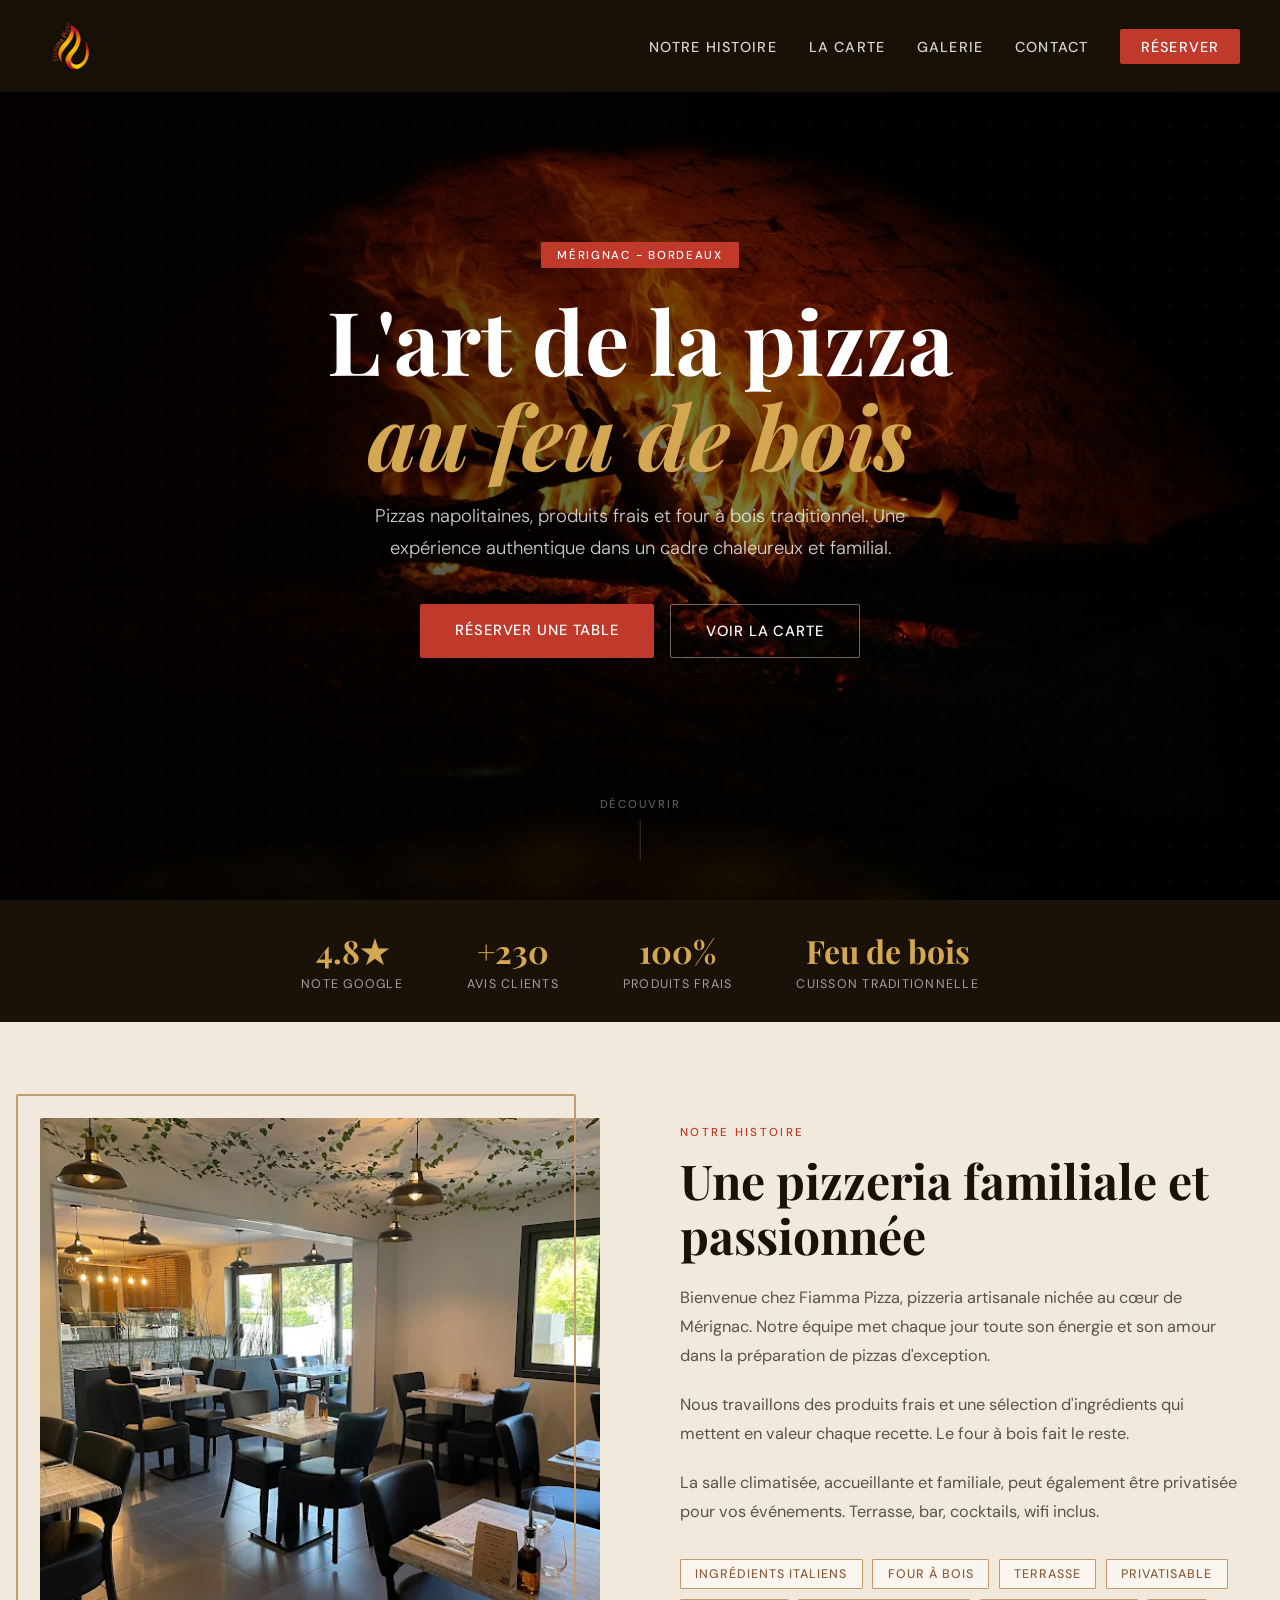
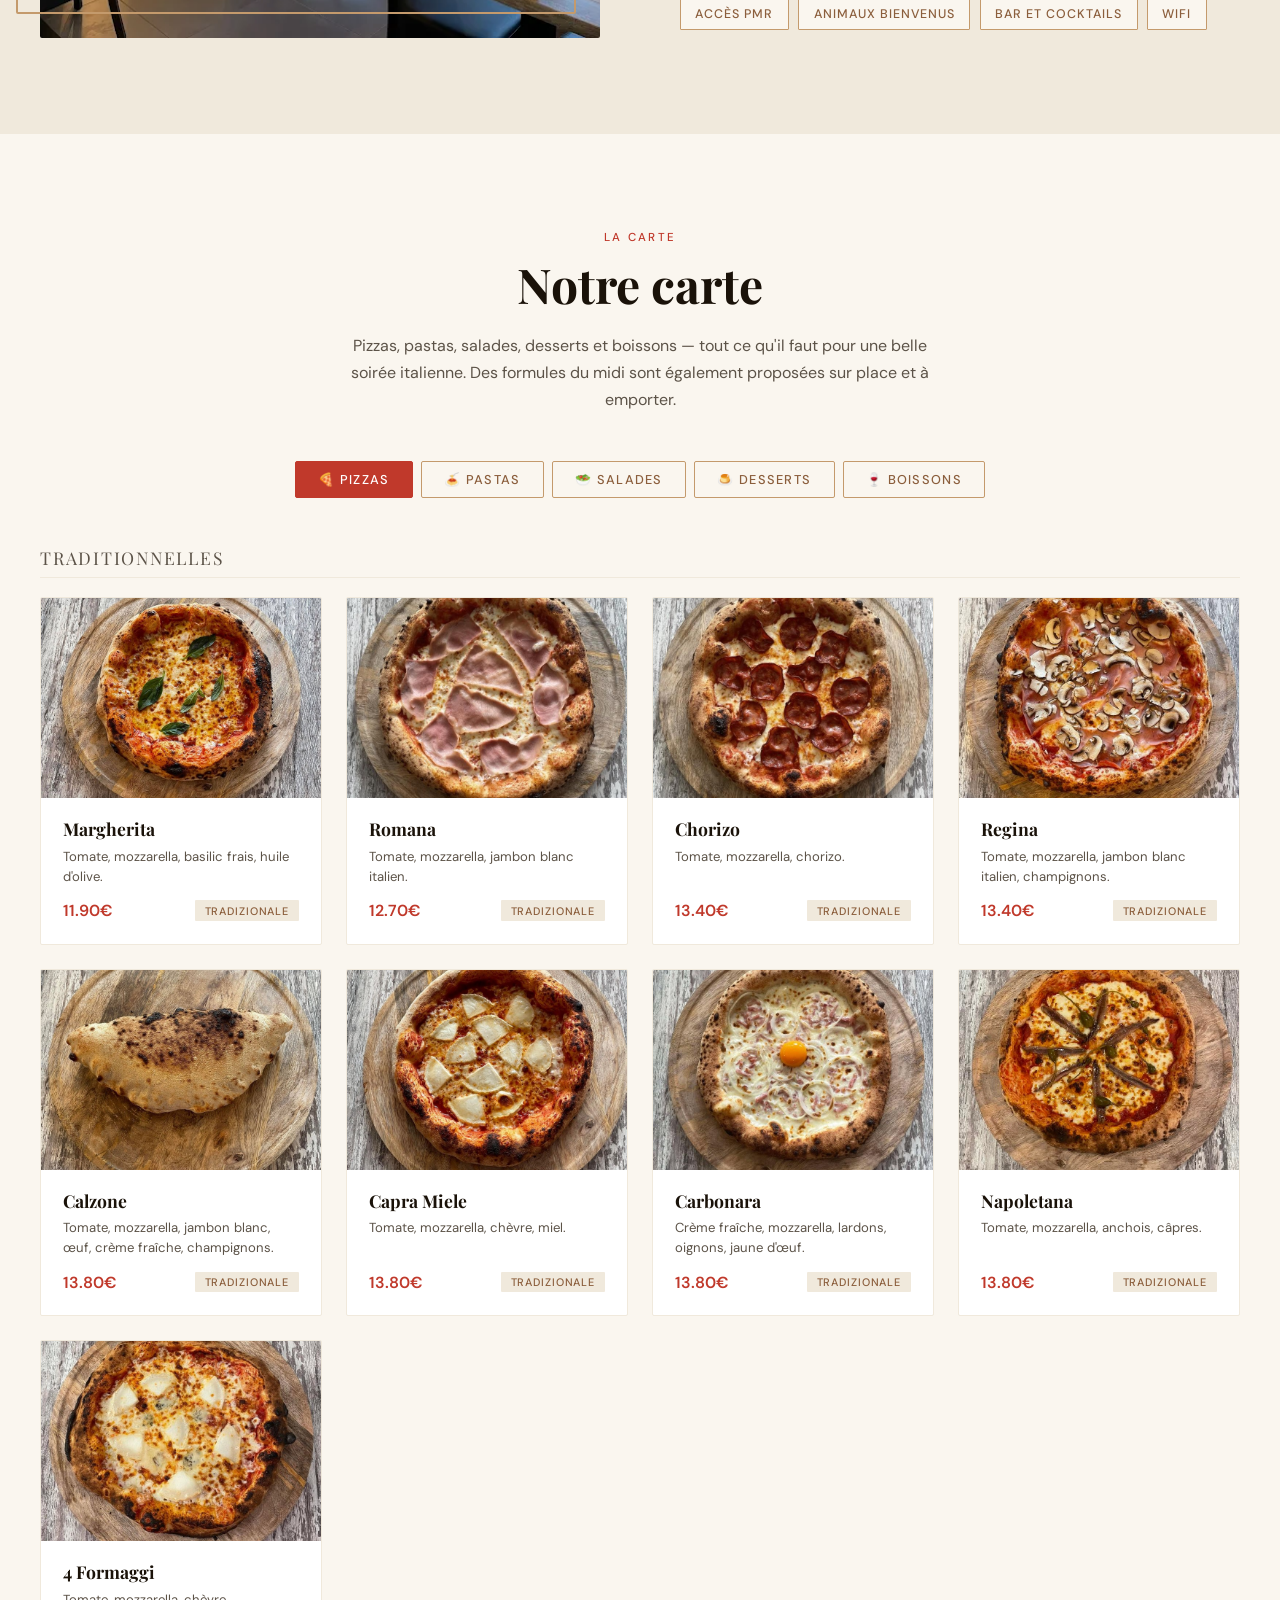
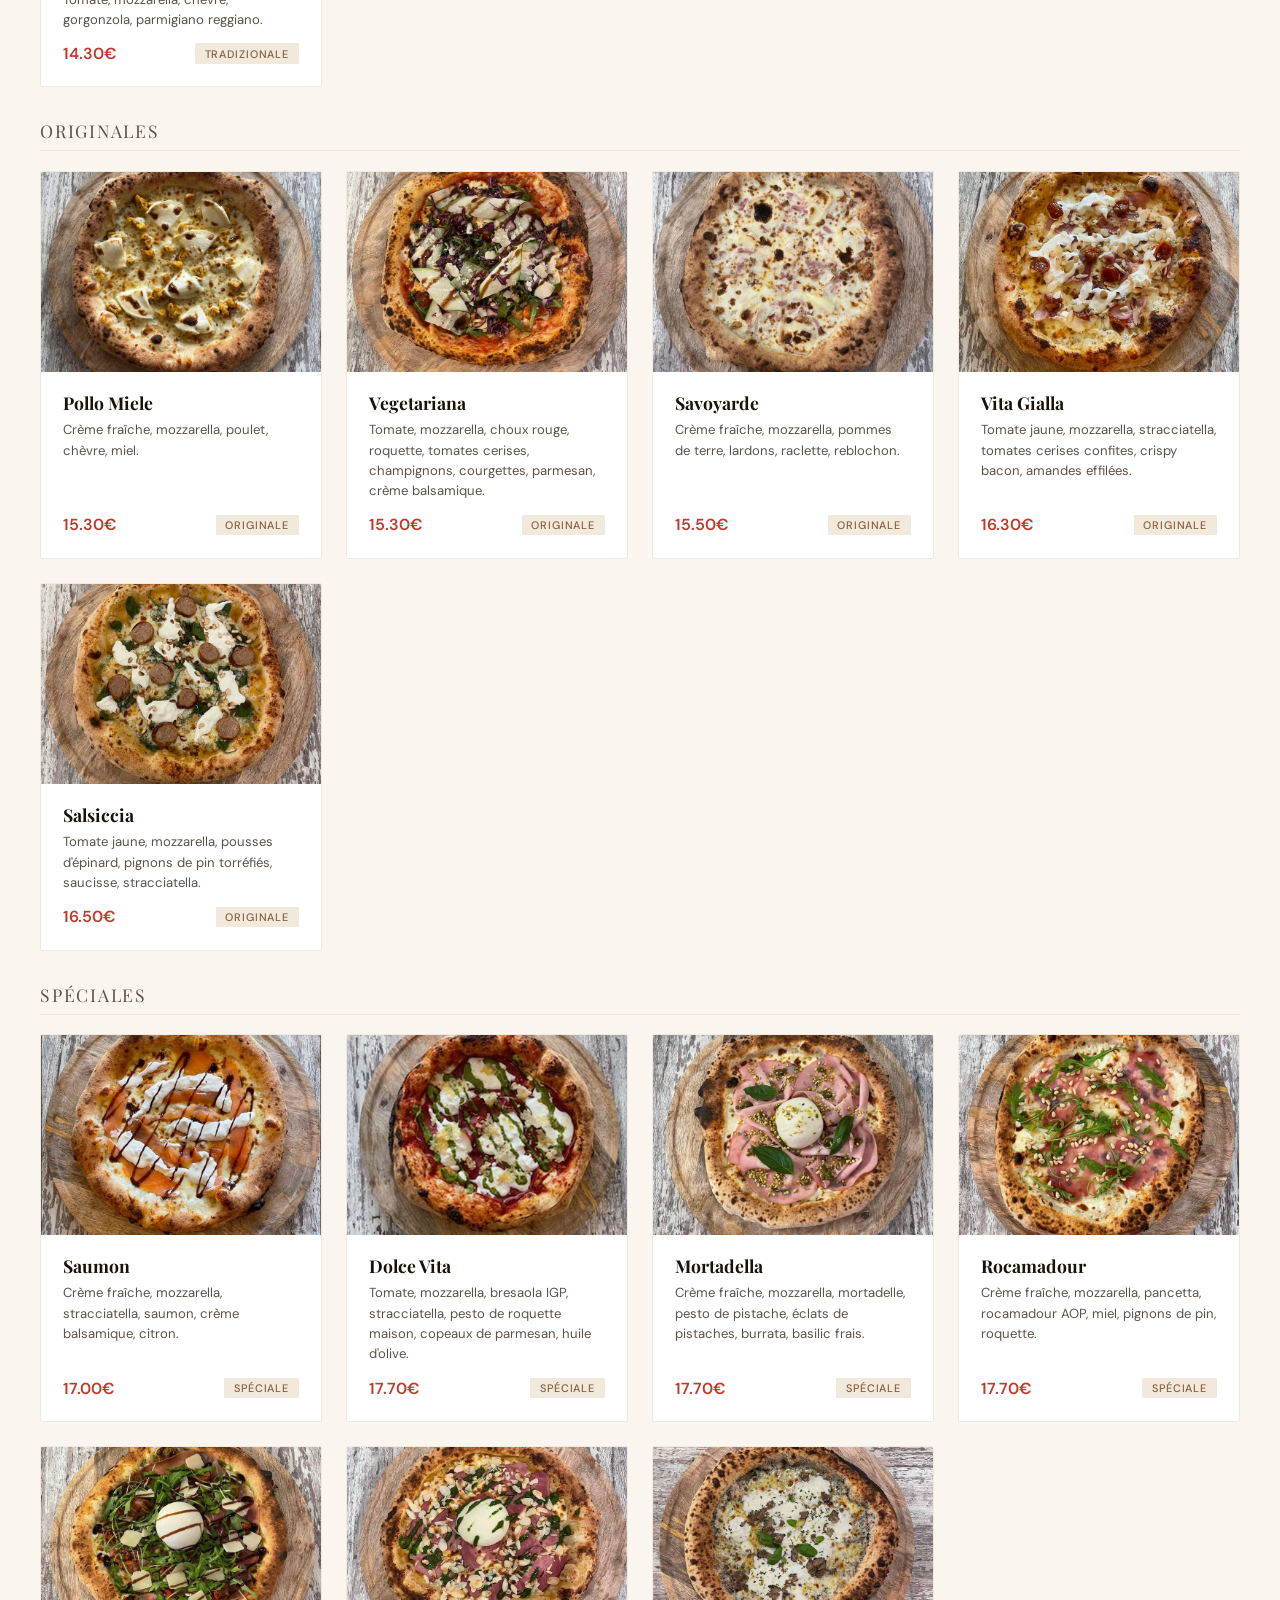
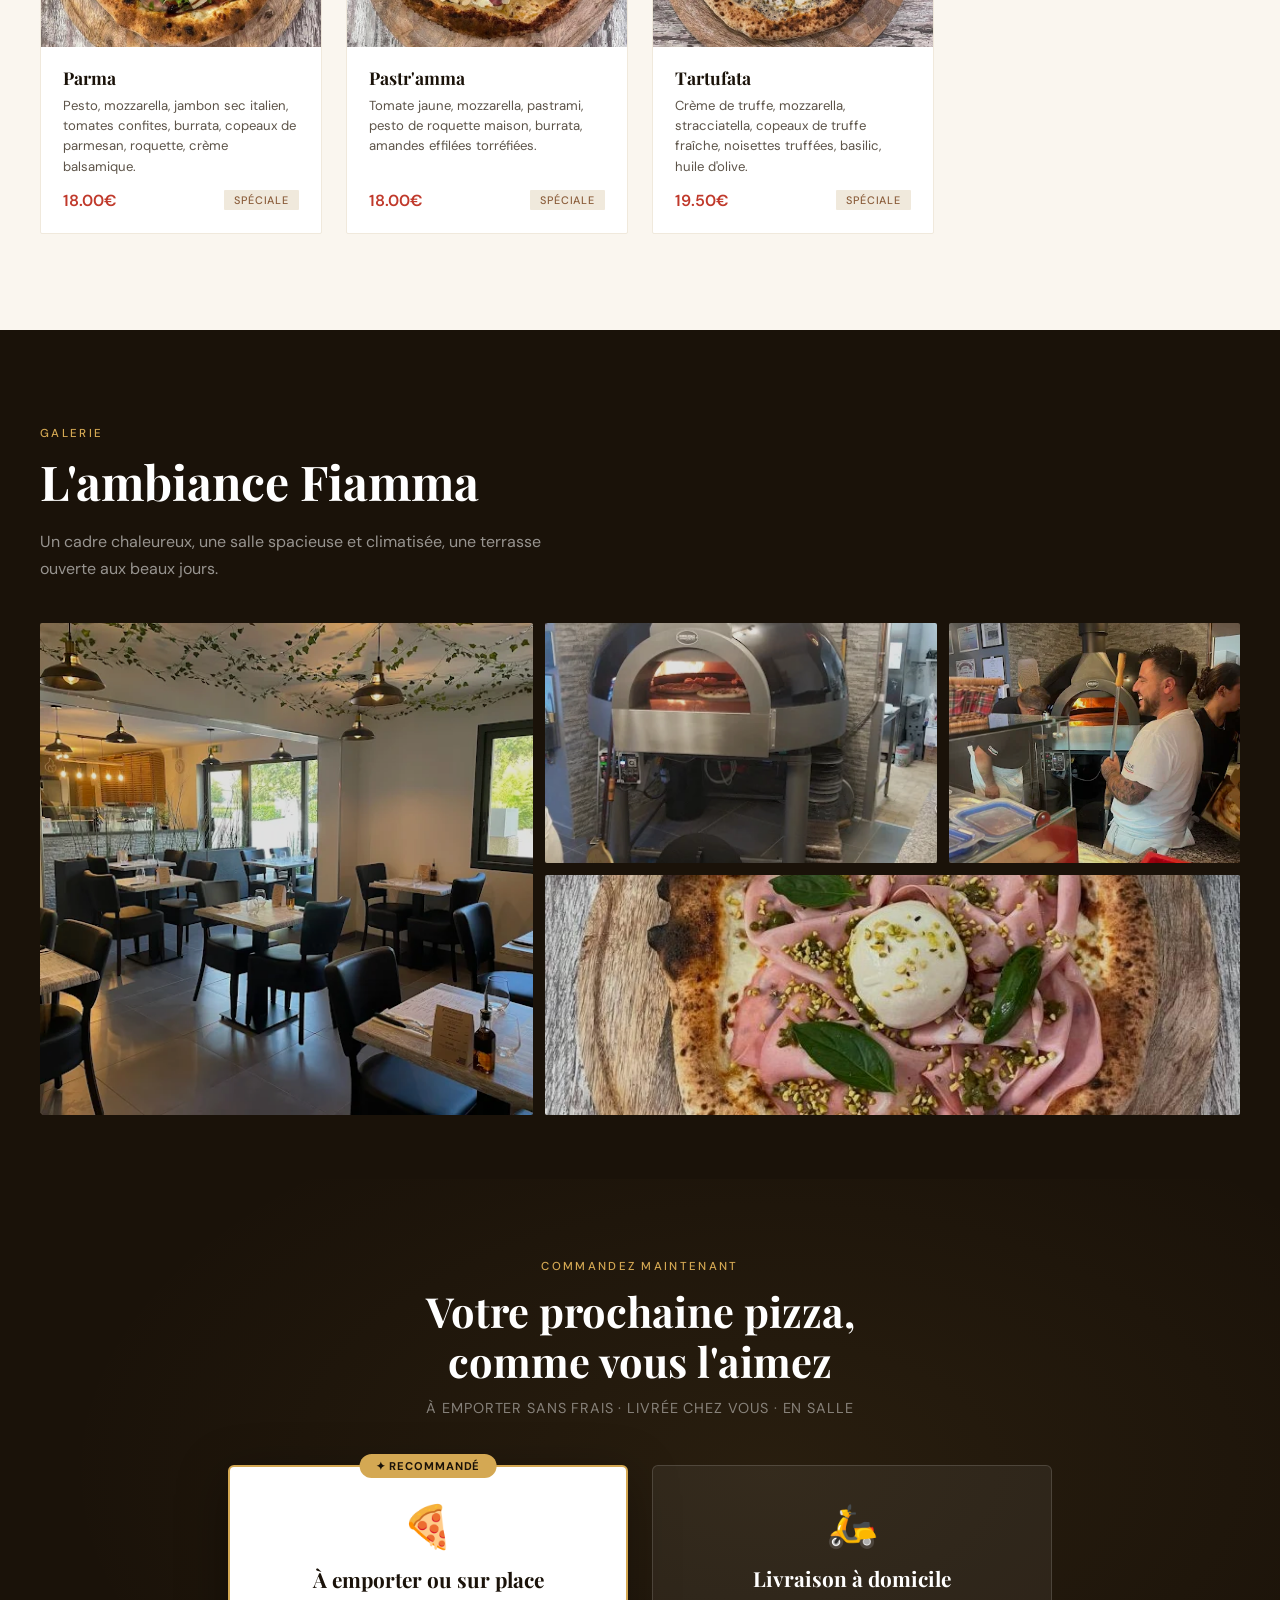
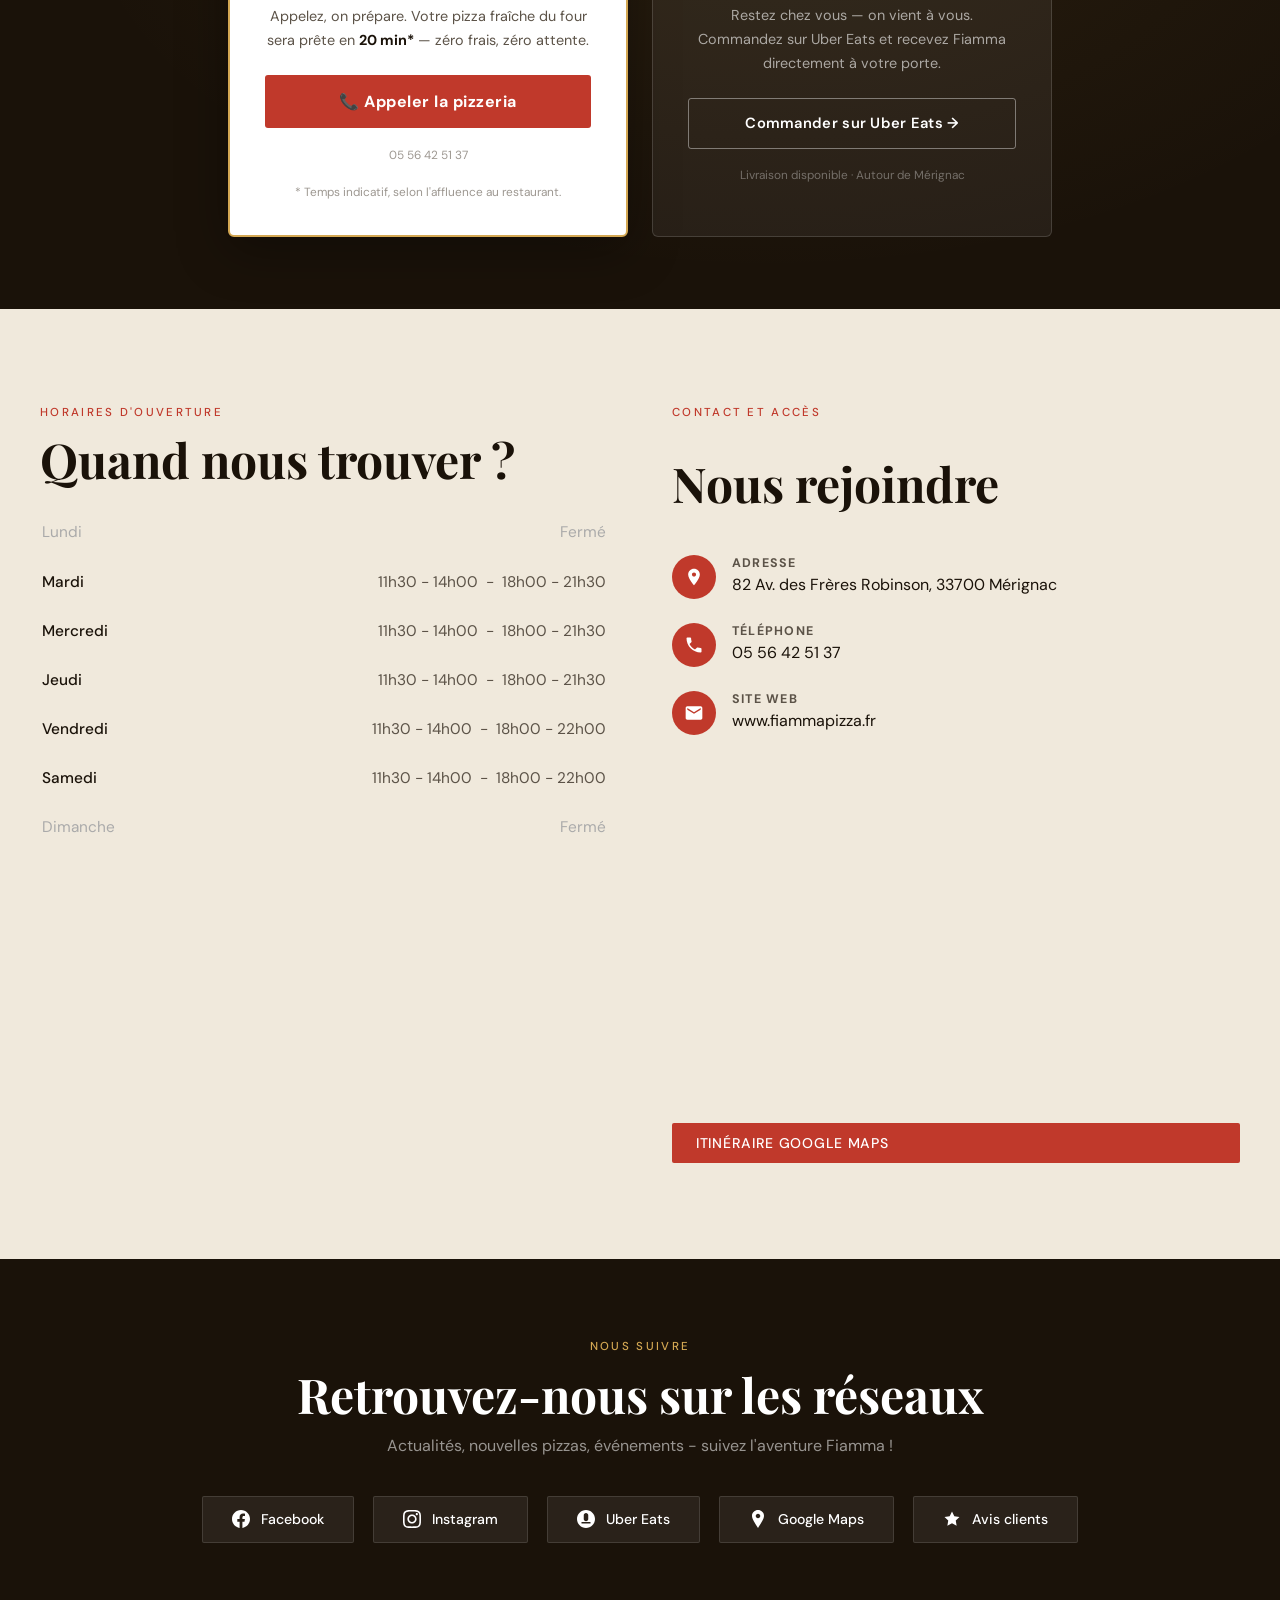
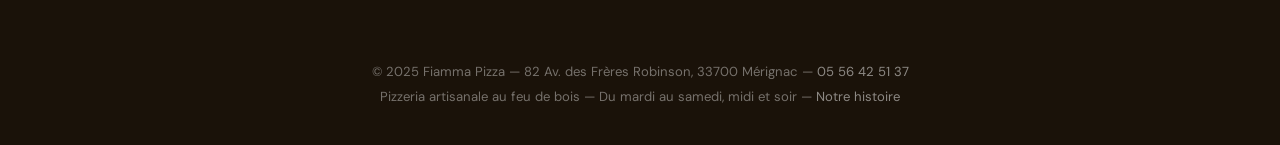
==== index.html @ 994a4f84 "Refine Fiamma copywriting to remove unsupported claims" ====
<!DOCTYPE html>
<html lang="fr">
<head>
  <meta charset="UTF-8" />
  <meta name="viewport" content="width=device-width, initial-scale=1.0" />
  <meta name="description" content="Fiamma Pizza — Pizzeria artisanale au feu de bois à Mérignac (Bordeaux). Produits frais, pizzas napolitaines, four à bois. Note 4.8/5 Google, 9.7/10 TheFork. Réservation : 05 56 42 51 37." />
  <title>Fiamma Pizza — Pizzeria Artisanale au Feu de Bois | Mérignac (Bordeaux)</title>
  <link rel="preconnect" href="https://fonts.googleapis.com" />
  <link rel="preconnect" href="https://fonts.gstatic.com" crossorigin />
  <link href="https://fonts.googleapis.com/css2?family=Playfair+Display:ital,wght@0,700;1,400&family=DM+Sans:wght@300;400;500&display=swap" rel="stylesheet" />
  <link rel="stylesheet" href="css/style.css">
  <link rel="canonical" href="https://www.fiammapizza.fr/">
  <link rel="preload" as="image" href="images/img_01.jpg" fetchpriority="high">
  <link rel="icon" type="image/png" href="images/LOGOFIAMMApizza.png">

  <!-- OPEN GRAPH -->
  <meta property="og:type" content="restaurant">
  <meta property="og:url" content="https://www.fiammapizza.fr/">
  <meta property="og:title" content="Fiamma Pizza — Pizzeria Artisanale au Feu de Bois à Mérignac">
  <meta property="og:description" content="Pizzas napolitaines cuites au feu de bois, produits frais et cadre chaleureux. Note 4.8/5 Google. 82 Av. des Frères Robinson, 33700 Mérignac.">
  <meta property="og:image" content="images/img_01.jpg">
  <meta property="og:locale" content="fr_FR">

  <!-- TWITTER CARD -->
  <meta name="twitter:card" content="summary_large_image">
  <meta name="twitter:title" content="Fiamma Pizza — Pizzeria Artisanale au Feu de Bois à Mérignac">
  <meta name="twitter:description" content="Pizzas napolitaines cuites au feu de bois, produits frais et cadre chaleureux. 82 Av. des Frères Robinson, 33700 Mérignac.">
  <meta name="twitter:image" content="https://www.fiammapizza.fr/images/img_01.jpg">

  <!-- SCHEMA.ORG -->
  <script type="application/ld+json">
  {
    "@context": "https://schema.org",
    "@type": "Restaurant",
    "name": "Fiamma Pizza",
    "image": "https://www.fiammapizza.fr/images/img_01.jpg",
    "description": "Pizzeria artisanale au feu de bois à Mérignac. Produits frais, pizzas napolitaines et four à bois traditionnel.",
    "servesCuisine": ["Pizza napolitaine", "Cuisine italienne", "Pasta"],
    "priceRange": "€€",
    "aggregateRating": {
      "@type": "AggregateRating",
      "ratingValue": "4.8",
      "reviewCount": "230",
      "bestRating": "5"
    },
    "address": {
      "@type": "PostalAddress",
      "streetAddress": "82 Avenue des Frères Robinson",
      "addressLocality": "Mérignac",
      "postalCode": "33700",
      "addressCountry": "FR"
    },
    "geo": {
      "@type": "GeoCoordinates",
      "latitude": "44.838",
      "longitude": "-0.643"
    },
    "telephone": "+33556425137",
    "url": "https://www.fiammapizza.fr",
    "openingHoursSpecification": [
      {"@type": "OpeningHoursSpecification", "dayOfWeek": ["Tuesday","Wednesday","Thursday"], "opens": "11:30", "closes": "14:00"},
      {"@type": "OpeningHoursSpecification", "dayOfWeek": ["Tuesday","Wednesday","Thursday"], "opens": "18:00", "closes": "21:30"},
      {"@type": "OpeningHoursSpecification", "dayOfWeek": ["Friday","Saturday"], "opens": "11:30", "closes": "14:00"},
      {"@type": "OpeningHoursSpecification", "dayOfWeek": ["Friday","Saturday"], "opens": "18:00", "closes": "22:00"}
    ],
    "hasMenu": "#menu",
    "acceptsReservations": true
  }
  </script>
</head>
<body>

<nav id="navbar">
  <a href="#hero" class="nav-logo"><img src="images/LOGOFIAMMApizza.png" alt="Fiamma Pizza — Pizzeria artisanale à Mérignac" class="nav-logo-img" width="120" height="60"/></a>
  <button class="nav-burger" aria-label="Menu" aria-expanded="false">
    <span></span>
    <span></span>
    <span></span>
  </button>
  <ul class="nav-links">
    <li><a href="notre-histoire.html">Notre histoire</a></li>
    <li><a href="#menu">La carte</a></li>
    <li><a href="#galerie">Galerie</a></li>
    <li><a href="#horaires">Contact</a></li>
    <li><a href="#commander" class="nav-cta">Réserver</a></li>
  </ul>
</nav>

<main>

<!-- HERO -->
<section id="hero">
  <div class="hero-deco"></div>
  <div class="hero-dots"></div>

  <div class="hero-content">
    <span class="hero-badge">Mérignac - Bordeaux</span>
    <h1>L'art de la pizza<br/><em>au feu de bois</em></h1>
    <p>Pizzas napolitaines, produits frais et four à bois traditionnel. Une expérience authentique dans un cadre chaleureux et familial.</p>
    <div class="hero-actions">
      <a href="#commander" class="btn-primary">Réserver une table</a>
      <a href="#menu" class="btn-secondary">Voir la carte</a>
    </div>
  </div>
  <div class="hero-scroll">Découvrir</div>
</section>

<div class="stats-strip">
  <div class="stat-item"><strong>4.8&#9733;</strong><span>Note Google</span></div>
  <div class="stat-item"><strong>+230</strong><span>Avis clients</span></div>
  <div class="stat-item"><strong>100%</strong><span>Produits frais</span></div>
  <div class="stat-item"><strong>Feu de bois</strong><span>Cuisson traditionnelle</span></div>
</div>

<section id="about">
  <div class="container">
    <div class="about-grid reveal">
      <div class="about-img">
        <img src="images/img_03.webp" alt="Salle du restaurant Fiamma Pizza" loading="lazy"/>
      </div>
      <div class="about-text">
        <span class="section-label">Notre histoire</span>
        <h2>Une pizzeria familiale et passionnée</h2>
        <p>Bienvenue chez Fiamma Pizza, pizzeria artisanale nichée au cœur de Mérignac. Notre équipe met chaque jour toute son énergie et son amour dans la préparation de pizzas d'exception.</p>
        <p>Nous travaillons des produits frais et une sélection d'ingrédients qui mettent en valeur chaque recette. Le four à bois fait le reste.</p>
        <p>La salle climatisée, accueillante et familiale, peut également être privatisée pour vos événements. Terrasse, bar, cocktails, wifi inclus.</p>
        <div class="about-tags">
          <span class="tag">Ingrédients italiens</span>
          <span class="tag">Four à bois</span>
          <span class="tag">Terrasse</span>
          <span class="tag">Privatisable</span>
          <span class="tag">Accès PMR</span>
          <span class="tag">Animaux bienvenus</span>
          <span class="tag">Bar et cocktails</span>
          <span class="tag">Wifi</span>
        </div>
      </div>
    </div>
  </div>
</section>

<!-- MENU -->
<section id="menu">
  <div class="container">
    <div class="menu-intro reveal">
      <span class="section-label">La carte</span>
      <h2>Notre carte</h2>
      <p>Pizzas, pastas, salades, desserts et boissons — tout ce qu'il faut pour une belle soirée italienne. Des formules du midi sont également proposées sur place et à emporter.</p>
    </div>

    <div class="menu-tabs reveal">
      <button class="menu-tab active" data-cat="pizzas">🍕 Pizzas</button>
      <button class="menu-tab" data-cat="pastas">🍝 Pastas</button>
      <button class="menu-tab" data-cat="salades">🥗 Salades</button>
      <button class="menu-tab" data-cat="desserts">🍮 Desserts</button>
      <button class="menu-tab" data-cat="boissons">🍷 Boissons</button>
    </div>

    <!-- ===== PIZZAS ===== -->
    <div id="cat-pizzas" class="menu-category active">
      <div class="cat-subtitle">Traditionnelles</div>
      <div class="pizza-grid">
        <div class="pizza-card"><img class="pizza-card-img" src="images/pict_1.jpg" alt="Margherita" loading="lazy"/><div class="pizza-card-body"><h3>Margherita</h3><p>Tomate, mozzarella, basilic frais, huile d'olive.</p><div class="pizza-card-footer"><span class="pizza-price">11.90€</span><span class="pizza-badge">Tradizionale</span></div></div></div>
        <div class="pizza-card"><img class="pizza-card-img" src="images/pict_2.jpg" alt="Romana" loading="lazy"/><div class="pizza-card-body"><h3>Romana</h3><p>Tomate, mozzarella, jambon blanc italien.</p><div class="pizza-card-footer"><span class="pizza-price">12.70€</span><span class="pizza-badge">Tradizionale</span></div></div></div>
        <div class="pizza-card"><img class="pizza-card-img" src="images/pict_97.jpg" alt="Chorizo" loading="lazy"/><div class="pizza-card-body"><h3>Chorizo</h3><p>Tomate, mozzarella, chorizo.</p><div class="pizza-card-footer"><span class="pizza-price">13.40€</span><span class="pizza-badge">Tradizionale</span></div></div></div>
        <div class="pizza-card"><img class="pizza-card-img" src="images/pict_6.jpg" alt="Regina" loading="lazy"/><div class="pizza-card-body"><h3>Regina</h3><p>Tomate, mozzarella, jambon blanc italien, champignons.</p><div class="pizza-card-footer"><span class="pizza-price">13.40€</span><span class="pizza-badge">Tradizionale</span></div></div></div>
        <div class="pizza-card"><img class="pizza-card-img" src="images/pict_9.jpg" alt="Calzone" loading="lazy"/><div class="pizza-card-body"><h3>Calzone</h3><p>Tomate, mozzarella, jambon blanc, œuf, crème fraîche, champignons.</p><div class="pizza-card-footer"><span class="pizza-price">13.80€</span><span class="pizza-badge">Tradizionale</span></div></div></div>
        <div class="pizza-card"><img class="pizza-card-img" src="images/pict_20.jpg" alt="Capra Miele" loading="lazy"/><div class="pizza-card-body"><h3>Capra Miele</h3><p>Tomate, mozzarella, chèvre, miel.</p><div class="pizza-card-footer"><span class="pizza-price">13.80€</span><span class="pizza-badge">Tradizionale</span></div></div></div>
        <div class="pizza-card"><img class="pizza-card-img" src="images/pict_56.jpg" alt="Carbonara" loading="lazy"/><div class="pizza-card-body"><h3>Carbonara</h3><p>Crème fraîche, mozzarella, lardons, oignons, jaune d'œuf.</p><div class="pizza-card-footer"><span class="pizza-price">13.80€</span><span class="pizza-badge">Tradizionale</span></div></div></div>
        <div class="pizza-card"><img class="pizza-card-img" src="images/pict_98.jpg" alt="Napoletana" loading="lazy"/><div class="pizza-card-body"><h3>Napoletana</h3><p>Tomate, mozzarella, anchois, câpres.</p><div class="pizza-card-footer"><span class="pizza-price">13.80€</span><span class="pizza-badge">Tradizionale</span></div></div></div>
        <div class="pizza-card"><img class="pizza-card-img" src="images/pict_21.jpg" alt="4 Formaggi" loading="lazy"/><div class="pizza-card-body"><h3>4 Formaggi</h3><p>Tomate, mozzarella, chèvre, gorgonzola, parmigiano reggiano.</p><div class="pizza-card-footer"><span class="pizza-price">14.30€</span><span class="pizza-badge">Tradizionale</span></div></div></div>
      </div>
      <div class="cat-subtitle">Originales</div>
      <div class="pizza-grid">
        <div class="pizza-card"><img class="pizza-card-img" src="images/pict_14.jpg" alt="Pollo Miele" loading="lazy"/><div class="pizza-card-body"><h3>Pollo Miele</h3><p>Crème fraîche, mozzarella, poulet, chèvre, miel.</p><div class="pizza-card-footer"><span class="pizza-price">15.30€</span><span class="pizza-badge">Originale</span></div></div></div>
        <div class="pizza-card"><img class="pizza-card-img" src="images/pict_59.jpg" alt="Vegetariana" loading="lazy"/><div class="pizza-card-body"><h3>Vegetariana</h3><p>Tomate, mozzarella, choux rouge, roquette, tomates cerises, champignons, courgettes, parmesan, crème balsamique.</p><div class="pizza-card-footer"><span class="pizza-price">15.30€</span><span class="pizza-badge">Originale</span></div></div></div>
        <div class="pizza-card"><img class="pizza-card-img" src="images/pict_16.jpg" alt="Savoyarde" loading="lazy"/><div class="pizza-card-body"><h3>Savoyarde</h3><p>Crème fraîche, mozzarella, pommes de terre, lardons, raclette, reblochon.</p><div class="pizza-card-footer"><span class="pizza-price">15.50€</span><span class="pizza-badge">Originale</span></div></div></div>
        <div class="pizza-card"><img class="pizza-card-img" src="images/pict_110.jpg" alt="Vita Gialla" loading="lazy"/><div class="pizza-card-body"><h3>Vita Gialla</h3><p>Tomate jaune, mozzarella, stracciatella, tomates cerises confites, crispy bacon, amandes effilées.</p><div class="pizza-card-footer"><span class="pizza-price">16.30€</span><span class="pizza-badge">Originale</span></div></div></div>
        <div class="pizza-card"><img class="pizza-card-img" src="images/pict_111.jpg" alt="Salsiccia" loading="lazy"/><div class="pizza-card-body"><h3>Salsiccia</h3><p>Tomate jaune, mozzarella, pousses d'épinard, pignons de pin torréfiés, saucisse, stracciatella.</p><div class="pizza-card-footer"><span class="pizza-price">16.50€</span><span class="pizza-badge">Originale</span></div></div></div>
      </div>
      <div class="cat-subtitle">Spéciales</div>
      <div class="pizza-grid">
        <div class="pizza-card"><img class="pizza-card-img" src="images/pict_23.jpg" alt="Saumon" loading="lazy"/><div class="pizza-card-body"><h3>Saumon</h3><p>Crème fraîche, mozzarella, stracciatella, saumon, crème balsamique, citron.</p><div class="pizza-card-footer"><span class="pizza-price">17.00€</span><span class="pizza-badge speciale">Spéciale</span></div></div></div>
        <div class="pizza-card"><img class="pizza-card-img" src="images/pict_102.jpg" alt="Dolce Vita" loading="lazy"/><div class="pizza-card-body"><h3>Dolce Vita</h3><p>Tomate, mozzarella, bresaola IGP, stracciatella, pesto de roquette maison, copeaux de parmesan, huile d'olive.</p><div class="pizza-card-footer"><span class="pizza-price">17.70€</span><span class="pizza-badge speciale">Spéciale</span></div></div></div>
        <div class="pizza-card"><img class="pizza-card-img" src="images/pict_57.jpg" alt="Mortadella" loading="lazy"/><div class="pizza-card-body"><h3>Mortadella</h3><p>Crème fraîche, mozzarella, mortadelle, pesto de pistache, éclats de pistaches, burrata, basilic frais.</p><div class="pizza-card-footer"><span class="pizza-price">17.70€</span><span class="pizza-badge speciale">Spéciale</span></div></div></div>
        <div class="pizza-card"><img class="pizza-card-img" src="images/pict_25.jpg" alt="Rocamadour" loading="lazy"/><div class="pizza-card-body"><h3>Rocamadour</h3><p>Crème fraîche, mozzarella, pancetta, rocamadour AOP, miel, pignons de pin, roquette.</p><div class="pizza-card-footer"><span class="pizza-price">17.70€</span><span class="pizza-badge speciale">Spéciale</span></div></div></div>
        <div class="pizza-card"><img class="pizza-card-img" src="images/pict_18.jpg" alt="Parma" loading="lazy"/><div class="pizza-card-body"><h3>Parma</h3><p>Pesto, mozzarella, jambon sec italien, tomates confites, burrata, copeaux de parmesan, roquette, crème balsamique.</p><div class="pizza-card-footer"><span class="pizza-price">18.00€</span><span class="pizza-badge speciale">Spéciale</span></div></div></div>
        <div class="pizza-card"><img class="pizza-card-img" src="images/pict_112.jpg" alt="Pastr'amma" loading="lazy"/><div class="pizza-card-body"><h3>Pastr'amma</h3><p>Tomate jaune, mozzarella, pastrami, pesto de roquette maison, burrata, amandes effilées torréfiées.</p><div class="pizza-card-footer"><span class="pizza-price">18.00€</span><span class="pizza-badge speciale">Spéciale</span></div></div></div>
        <div class="pizza-card"><img class="pizza-card-img" src="images/pict_22.jpg" alt="Tartufata" loading="lazy"/><div class="pizza-card-body"><h3>Tartufata</h3><p>Crème de truffe, mozzarella, stracciatella, copeaux de truffe fraîche, noisettes truffées, basilic, huile d'olive.</p><div class="pizza-card-footer"><span class="pizza-price">19.50€</span><span class="pizza-badge speciale">Spéciale</span></div></div></div>
      </div>
    </div>

    <!-- ===== PASTAS ===== -->
    <div id="cat-pastas" class="menu-category">
      <div class="pizza-grid">
        <div class="pizza-card"><img class="pizza-card-img" src="images/pict_26.jpg" alt="Carbonara pasta" loading="lazy"/><div class="pizza-card-body"><h3>Carbonara</h3><p>Parmigiano reggiano, pancetta, jaune d'œuf, copeaux de parmesan.</p><div class="pizza-card-footer"><span class="pizza-price">15.00€</span><span class="pizza-badge">Pasta</span></div></div></div>
        <div class="pizza-card"><img class="pizza-card-img" src="images/pict_99.jpg" alt="Alla Caprese" loading="lazy"/><div class="pizza-card-body"><h3>Alla Caprese</h3><p>Sauce tomate, jambon sec italien, copeaux de parmesan, burrata.</p><div class="pizza-card-footer"><span class="pizza-price">16.00€</span><span class="pizza-badge">Pasta</span></div></div></div>
        <div class="pizza-card"><img class="pizza-card-img" src="images/pict_105.jpg" alt="Verde" loading="lazy"/><div class="pizza-card-body"><h3>Verde</h3><p>Pesto, pancetta, stracciatella, pignons de pin torréfiés, copeaux de parmesan.</p><div class="pizza-card-footer"><span class="pizza-price">16.00€</span><span class="pizza-badge">Pasta</span></div></div></div>
        <div class="pizza-card"><div class="pizza-card-nophoto">🍝</div><div class="pizza-card-body"><h3>Tartufoo</h3><p>Crème de truffe, parmigiano reggiano, stracciatella, copeaux de parmesan, noisettes truffées, basilic, huile d'olive.</p><div class="pizza-card-footer"><span class="pizza-price">18.00€</span><span class="pizza-badge speciale">Spéciale</span></div></div></div>
      </div>
    </div>

    <!-- ===== SALADES ===== -->
    <div id="cat-salades" class="menu-category">
      <div class="pizza-grid">
        <div class="pizza-card"><div class="pizza-card-nophoto">🥗</div><div class="pizza-card-body"><h3>Caesar</h3><p>Salade, tomates cerises confites, poulet pané, crispy bacon, œuf mollet, copeaux de parmesan, croutons, sauce caesar.</p><div class="pizza-card-footer"><span class="pizza-price">16.50€</span><span class="pizza-badge">Salade</span></div></div></div>
        <div class="pizza-card"><div class="pizza-card-nophoto">🥗</div><div class="pizza-card-body"><h3>Fresca</h3><p>Salade, tomates cerises confites, jambon sec italien, burrata, copeaux de parmesan, choux rouge, crème balsamique.</p><div class="pizza-card-footer"><span class="pizza-price">16.50€</span><span class="pizza-badge">Salade</span></div></div></div>
      </div>
    </div>

    <!-- ===== DESSERTS ===== -->
    <div id="cat-desserts" class="menu-category">
      <div class="pizza-grid">
        <div class="pizza-card"><img class="pizza-card-img" src="images/pict_28.jpg" alt="Gelato" loading="lazy"/><div class="pizza-card-body"><h3>Gelato</h3><p>Glace italienne — nappage chocolat, caramel ou fruits rouges.</p><div class="pizza-card-footer"><span class="pizza-price">3.80€</span><span class="pizza-badge">Dessert</span></div></div></div>
        <div class="pizza-card"><img class="pizza-card-img" src="images/pict_63.jpg" alt="Panna Cotta" loading="lazy"/><div class="pizza-card-body"><h3>Panna Cotta fruits rouges</h3><p>Panna cotta fait maison avec coulis de fruits rouges ou passion.</p><div class="pizza-card-footer"><span class="pizza-price">3.80€</span><span class="pizza-badge">Dessert</span></div></div></div>
        <div class="pizza-card"><img class="pizza-card-img" src="images/pict_40.jpg" alt="Tiramisu" loading="lazy"/><div class="pizza-card-body"><h3>Tiramisu au cafe</h3><p>Tiramisu au cafe fait maison, avec ou sans speculoos.</p><div class="pizza-card-footer"><span class="pizza-price">3.80€</span><span class="pizza-badge">Dessert</span></div></div></div>
        <div class="pizza-card"><img class="pizza-card-img" src="images/pict_107.jpg" alt="Angioletti fritti" loading="lazy"/><div class="pizza-card-body"><h3>Angioletti fritti</h3><p>Boules de pâte à pizza frites, nutella, sucre glace.</p><div class="pizza-card-footer"><span class="pizza-price">7.00€</span><span class="pizza-badge">Dessert</span></div></div></div>
        <div class="pizza-card"><img class="pizza-card-img" src="images/pict_108.jpg" alt="Cannoli sicilien" loading="lazy"/><div class="pizza-card-body"><h3>Cannoli sicilien pistache</h3><p>Biscuit de pâte frite, crème de mascarpone pistache, éclats de pistaches.</p><div class="pizza-card-footer"><span class="pizza-price">7.00€</span><span class="pizza-badge">Dessert</span></div></div></div>
        <div class="pizza-card"><img class="pizza-card-img" src="images/pict_109.jpg" alt="Pizza Nutella" loading="lazy"/><div class="pizza-card-body"><h3>Pizza au Nutella</h3><p>La célèbre pâte à pizza au feu de bois garnie de Nutella.</p><div class="pizza-card-footer"><span class="pizza-price">7.00€</span><span class="pizza-badge">Dessert</span></div></div></div>
      </div>
    </div>

    <!-- ===== BOISSONS ===== -->
    <div id="cat-boissons" class="menu-category">
      <div class="boissons-grid">

        <div class="bois-section">
          <div class="cat-subtitle">Sans alcool</div>
          <div class="bois-list">
            <div class="bois-item"><img src="images/pict_42.png" alt="Eau"/><div class="bois-info"><span>Eau 50cl</span><span class="bois-price">1.50€</span></div></div>
            <div class="bois-item"><img src="images/pict_41.jpg" alt="Coca"/><div class="bois-info"><span>Coca-Cola 33cl</span><span class="bois-price">2.00€</span></div></div>
            <div class="bois-item"><img src="images/pict_69.jpg" alt="Ice Tea"/><div class="bois-info"><span>Ice Tea 33cl</span><span class="bois-price">2.00€</span></div></div>
            <div class="bois-item"><img src="images/pict_70.jpg" alt="Orangina"/><div class="bois-info"><span>Orangina 33cl</span><span class="bois-price">2.00€</span></div></div>
            <div class="bois-item"><img src="images/pict_93.jpg" alt="Schweppes"/><div class="bois-info"><span>Schweppes 33cl</span><span class="bois-price">2.00€</span></div></div>
            <div class="bois-item"><img src="images/pict_71.jpg" alt="Sprite"/><div class="bois-info"><span>Sprite 33cl</span><span class="bois-price">2.00€</span></div></div>
            <div class="bois-item"><img src="images/pict_95.png" alt="Eau 1L"/><div class="bois-info"><span>Eau 1L</span><span class="bois-price">2.70€</span></div></div>
            <div class="bois-item"><img src="images/pict_44.jpg" alt="San Pellegrino"/><div class="bois-info"><span>San Pellegrino 50cl</span><span class="bois-price">2.80€</span></div></div>
            <div class="bois-item"><img src="images/pict_45.png" alt="Coca 1L"/><div class="bois-info"><span>Coca-Cola 1L</span><span class="bois-price">2.90€</span></div></div>
            <div class="bois-item"><img src="images/pict_43.png" alt="San Pellegrino 1L"/><div class="bois-info"><span>San Pellegrino 1L</span><span class="bois-price">3.80€</span></div></div>
          </div>
        </div>

        <div class="bois-section">
          <div class="cat-subtitle">Bières</div>
          <div class="bois-list">
            <div class="bois-item"><img src="images/pict_48.jpg" alt="Corona"/><div class="bois-info"><span>Corona 33cl</span><span class="bois-price">3.50€</span></div></div>
            <div class="bois-item"><img src="images/pict_78.jpg" alt="Desperados"/><div class="bois-info"><span>Desperados 33cl</span><span class="bois-price">3.50€</span></div></div>
            <div class="bois-item"><img src="images/pict_76.jpg" alt="Angelo Poretti"/><div class="bois-info"><span>Angelo Poretti 33cl</span><span class="bois-price">3.60€</span></div></div>
            <div class="bois-item"><img src="images/pict_74.png" alt="Peroni"/><div class="bois-info"><span>Peroni 33cl</span><span class="bois-price">3.60€</span></div></div>
            <div class="bois-item"><img src="images/pict_47.png" alt="Bianca Fresca"/><div class="bois-info"><span>Bianca Fresca des Pouilles 33cl</span><span class="bois-price">5.00€</span></div></div>
          </div>
        </div>

        <div class="bois-section">
          <div class="cat-subtitle">Vins rouges</div>
          <div class="bois-list">
            <div class="bois-item"><img src="images/pict_50.jpg" alt="Chianti 37.5cl"/><div class="bois-info"><span>Chianti 37,5cl</span><span class="bois-price">8.00€</span></div></div>
            <div class="bois-item"><img src="images/pict_79.jpg" alt="Montepulciano 37.5cl"/><div class="bois-info"><span>Montepulciano 37,5cl</span><span class="bois-price">9.00€</span></div></div>
            <div class="bois-item"><img src="images/pict_49.jpg" alt="Chianti 75cl"/><div class="bois-info"><span>Chianti 75cl</span><span class="bois-price">12.00€</span></div></div>
            <div class="bois-item"><img src="images/pict_80.jpg" alt="Montepulciano 75cl"/><div class="bois-info"><span>Montepulciano 75cl</span><span class="bois-price">13.00€</span></div></div>
          </div>
        </div>

        <div class="bois-section">
          <div class="cat-subtitle">Vins blancs</div>
          <div class="bois-list">
            <div class="bois-item"><img src="images/pict_86.jpg" alt="Sauvignon"/><div class="bois-info"><span>Cotes de Gascogne Sauvignon 75cl</span><span class="bois-price">15.00€</span></div></div>
            <div class="bois-item"><img src="images/pict_85.jpg" alt="Gros Manseng"/><div class="bois-info"><span>Cotes de Gascogne Gros Manseng 75cl</span><span class="bois-price">17.00€</span></div></div>
          </div>
        </div>

        <div class="bois-section">
          <div class="cat-subtitle">Vins rosés</div>
          <div class="bois-list">
            <div class="bois-item"><img src="images/pict_83.jpg" alt="Bardolino rosé"/><div class="bois-info"><span>Bardolino 37,5cl</span><span class="bois-price">8.00€</span></div></div>
            <div class="bois-item"><img src="images/pict_81.jpg" alt="Rosato"/><div class="bois-info"><span>Rosato 75cl</span><span class="bois-price">11.00€</span></div></div>
            <div class="bois-item"><img src="images/pict_84.jpg" alt="Bardolino 75cl"/><div class="bois-info"><span>Bardolino 75cl</span><span class="bois-price">12.00€</span></div></div>
          </div>
        </div>

        <div class="bois-section">
          <div class="cat-subtitle">Vins pétillants</div>
          <div class="bois-list">
            <div class="bois-item"><img src="images/pict_54.jpg" alt="Lambrusco Rosé"/><div class="bois-info"><span>Lambrusco Rosé 37,5cl</span><span class="bois-price">8.00€</span></div></div>
            <div class="bois-item"><img src="images/pict_54.jpg" alt="Lambrusco Rouge"/><div class="bois-info"><span>Lambrusco Rouge 37,5cl</span><span class="bois-price">8.00€</span></div></div>
            <div class="bois-item"><img src="images/pict_51.jpg" alt="Lambrusco Rosé 75cl"/><div class="bois-info"><span>Lambrusco Rosé 75cl</span><span class="bois-price">12.00€</span></div></div>
            <div class="bois-item"><img src="images/pict_51.jpg" alt="Lambrusco Rouge 75cl"/><div class="bois-info"><span>Lambrusco Rouge 75cl</span><span class="bois-price">12.00€</span></div></div>
            <div class="bois-item"><img src="images/pict_53.jpg" alt="Proseco"/><div class="bois-info"><span>Proseco Superiore Millesimato 75cl</span><span class="bois-price">17.00€</span></div></div>
          </div>
        </div>

      </div>
    </div>

  </div>
</section>

<section id="galerie">
  <div class="container">
    <div class="reveal">
      <span class="section-label">Galerie</span>
      <h2>L'ambiance Fiamma</h2>
      <p class="gallery-intro">Un cadre chaleureux, une salle spacieuse et climatisée, une terrasse ouverte aux beaux jours.</p>
    </div>
    <div class="gallery-grid reveal">
      <img class="g1" src="images/img_04.webp" alt="Salle du restaurant Fiamma Pizza" loading="lazy" width="600" height="400"/>
      <img class="g2" src="images/img_05.webp" alt="Four à bois Fiamma Pizza" loading="lazy" width="600" height="400"/>
      <img class="g3" src="images/img_06.webp" alt="Équipe Fiamma Pizza en cuisine" loading="lazy" width="600" height="400" style="object-position:center center"/>
      <img class="g4" src="images/pict_57.jpg" alt="Mortadella" loading="lazy" width="600" height="400" style="object-position:center center"/>
    </div>
  </div>
</section>

<section id="commander" class="section-commander">
  <div class="commander-inner">
    <div class="commander-header reveal">
      <span class="section-label section-label--light">Commandez maintenant</span>
      <h2 class="commander-title">Votre prochaine pizza,<br>comme vous l'aimez</h2>
      <p class="commander-subtitle">À emporter sans frais · Livrée chez vous · En salle</p>
    </div>
    <div class="commander-wrap">
      <div class="commander-card commander-card--restaurant">
        <span class="commander-badge">✦ Recommandé</span>
        <div class="commander-icon">🍕</div>
        <h3>À emporter ou sur place</h3>
        <p>Appelez, on prépare. Votre pizza fraîche du four sera prête en <strong>20 min*</strong> — zéro frais, zéro attente.</p>
        <a href="tel:0556425137" class="btn-commander-restaurant">📞 Appeler la pizzeria</a>
        <p class="commander-note">05 56 42 51 37</p>
        <p class="commander-note">* Temps indicatif, selon l'affluence au restaurant.</p>
      </div>
      <div class="commander-card commander-card--uber">
        <div class="commander-icon">🛵</div>
        <h3>Livraison à domicile</h3>
        <p>Restez chez vous — on vient à vous. Commandez sur Uber Eats et recevez Fiamma directement à votre porte.</p>
        <a href="https://www.ubereats.com/fr/store/fiamma-pizza/yNGIg20nSmuRFHlANapnBQ" target="_blank" rel="noopener" class="btn-commander-uber">Commander sur Uber Eats →</a>
        <p class="commander-note">Livraison disponible · Autour de Mérignac</p>
      </div>
    </div>
  </div>
</section>

<section id="horaires">
  <div class="container">
    <div class="horaires-grid">
      <div class="reveal">
        <span class="section-label">Horaires d'ouverture</span>
        <h2>Quand nous trouver ?</h2>
        <table class="horaires-table">
          <tbody>
            <tr><td class="closed">Lundi</td><td class="closed">Fermé</td></tr>
            <tr><td>Mardi</td><td>11h30 - 14h00 &nbsp;-&nbsp; 18h00 - 21h30</td></tr>
            <tr><td>Mercredi</td><td>11h30 - 14h00 &nbsp;-&nbsp; 18h00 - 21h30</td></tr>
            <tr><td>Jeudi</td><td>11h30 - 14h00 &nbsp;-&nbsp; 18h00 - 21h30</td></tr>
            <tr><td>Vendredi</td><td>11h30 - 14h00 &nbsp;-&nbsp; 18h00 - 22h00</td></tr>
            <tr><td>Samedi</td><td>11h30 - 14h00 &nbsp;-&nbsp; 18h00 - 22h00</td></tr>
            <tr><td class="closed">Dimanche</td><td class="closed">Fermé</td></tr>
          </tbody>
        </table>
      </div>
      <div class="contact-block reveal">
        <span class="section-label">Contact et Accès</span>
        <h2>Nous rejoindre</h2>
        <div class="contact-item">
          <div class="contact-icon"><svg viewBox="0 0 24 24" fill="white" width="20" height="20"><path d="M12 2C8.13 2 5 5.13 5 9c0 5.25 7 13 7 13s7-7.75 7-13c0-3.87-3.13-7-7-7zm0 9.5c-1.38 0-2.5-1.12-2.5-2.5s1.12-2.5 2.5-2.5 2.5 1.12 2.5 2.5-1.12 2.5-2.5 2.5z"/></svg></div>
          <div class="contact-item-text">
            <strong>Adresse</strong>
            <a href="https://www.google.com/maps/search/?api=1&query=Fiamma+Pizza+M%C3%A9rignac" target="_blank" rel="noopener">82 Av. des Frères Robinson, 33700 Mérignac</a>
          </div>
        </div>
        <div class="contact-item">
          <div class="contact-icon"><svg viewBox="0 0 24 24" fill="white" width="20" height="20"><path d="M6.62 10.79c1.44 2.83 3.76 5.14 6.59 6.59l2.2-2.2c.27-.27.67-.36 1.02-.24 1.12.37 2.33.57 3.57.57.55 0 1 .45 1 1V20c0 .55-.45 1-1 1-9.39 0-17-7.61-17-17 0-.55.45-1 1-1h3.5c.55 0 1 .45 1 1 0 1.25.2 2.45.57 3.57.11.35.03.74-.25 1.02l-2.2 2.2z"/></svg></div>
          <div class="contact-item-text"><strong>Téléphone</strong><a href="tel:0556425137">05 56 42 51 37</a></div>
        </div>
        <div class="contact-item">
          <div class="contact-icon"><svg viewBox="0 0 24 24" fill="white" width="20" height="20"><path d="M20 4H4c-1.1 0-2 .9-2 2v12c0 1.1.9 2 2 2h16c1.1 0 2-.9 2-2V6c0-1.1-.9-2-2-2zm0 4l-8 5-8-5V6l8 5 8-5v2z"/></svg></div>
          <div class="contact-item-text"><strong>Site web</strong><a href="https://www.fiammapizza.fr" target="_blank" rel="noopener">www.fiammapizza.fr</a></div>
        </div>
        <iframe class="map-frame" src="https://www.google.com/maps?q=Fiamma+Pizza+M%C3%A9rignac&z=17&output=embed" title="Localisation Fiamma Pizza Mérignac" loading="lazy" allowfullscreen referrerpolicy="no-referrer-when-downgrade"></iframe>
        <a href="https://www.google.com/maps/dir//82+Avenue+des+Fr%C3%A8res+Robinson,+33700+M%C3%A9rignac" target="_blank" rel="noopener" style="display:inline-block;margin-top:1rem;background:var(--rouge);color:white;padding:0.7rem 1.5rem;font-size:0.88rem;font-weight:500;letter-spacing:0.05em;text-transform:uppercase;text-decoration:none;border-radius:2px">
          Itinéraire Google Maps
        </a>
      </div>
    </div>
  </div>
</section>

<section id="reseaux">
  <div class="container">
    <span class="section-label" style="color:var(--or)">Nous suivre</span>
    <h2>Retrouvez-nous sur les réseaux</h2>
    <p>Actualités, nouvelles pizzas, événements - suivez l'aventure Fiamma !</p>
    <div class="social-links">
      <a href="https://www.facebook.com/miampizzaHaillan" target="_blank" rel="noopener" class="social-btn">
        <svg viewBox="0 0 24 24"><path d="M24 12.073c0-6.627-5.373-12-12-12s-12 5.373-12 12c0 5.99 4.388 10.954 10.125 11.854v-8.385H7.078v-3.47h3.047V9.43c0-3.007 1.792-4.669 4.533-4.669 1.312 0 2.686.235 2.686.235v2.953H15.83c-1.491 0-1.956.925-1.956 1.874v2.25h3.328l-.532 3.47h-2.796v8.385C19.612 23.027 24 18.062 24 12.073z"/></svg>
        Facebook
      </a>
      <a href="https://www.instagram.com/fiamma_pizza_merignac/" target="_blank" rel="noopener" class="social-btn">
        <svg viewBox="0 0 24 24"><path d="M12 2.163c3.204 0 3.584.012 4.85.07 3.252.148 4.771 1.691 4.919 4.919.058 1.265.069 1.645.069 4.849 0 3.205-.012 3.584-.069 4.849-.149 3.225-1.664 4.771-4.919 4.919-1.266.058-1.644.07-4.85.07-3.204 0-3.584-.012-4.849-.07-3.26-.149-4.771-1.699-4.919-4.92-.058-1.265-.07-1.644-.07-4.849 0-3.204.013-3.583.07-4.849.149-3.227 1.664-4.771 4.919-4.919 1.266-.057 1.645-.069 4.849-.069zm0-2.163c-3.259 0-3.667.014-4.947.072-4.358.2-6.78 2.618-6.98 6.98-.059 1.281-.073 1.689-.073 4.948 0 3.259.014 3.668.072 4.948.2 4.358 2.618 6.78 6.98 6.98 1.281.058 1.689.072 4.948.072 3.259 0 3.668-.014 4.948-.072 4.354-.2 6.782-2.618 6.979-6.98.059-1.28.073-1.689.073-4.948 0-3.259-.014-3.667-.072-4.947-.196-4.354-2.617-6.78-6.979-6.98-1.281-.059-1.69-.073-4.949-.073zm0 5.838c-3.403 0-6.162 2.759-6.162 6.162s2.759 6.163 6.162 6.163 6.162-2.759 6.162-6.163c0-3.403-2.759-6.162-6.162-6.162zm0 10.162c-2.209 0-4-1.79-4-4 0-2.209 1.791-4 4-4s4 1.791 4 4c0 2.21-1.791 4-4 4zm6.406-11.845c-.796 0-1.441.645-1.441 1.44s.645 1.44 1.441 1.44c.795 0 1.439-.645 1.439-1.44s-.644-1.44-1.439-1.44z"/></svg>
        Instagram
      </a>
      <a href="https://www.ubereats.com/fr/store/fiamma-pizza/yNGIg20nSmuRFHlANapnBQ" target="_blank" rel="noopener" class="social-btn">
        <svg viewBox="0 0 24 24"><path d="M12 0C5.373 0 0 5.373 0 12s5.373 12 12 12 12-5.373 12-12S18.627 0 12 0zm0 4c1.657 0 3 1.343 3 3v5c0 1.657-1.343 3-3 3s-3-1.343-3-3V7c0-1.657 1.343-3 3-3zm6 14H6v-2h12v2z"/></svg>
        Uber Eats
      </a>
      <a href="https://maps.google.com/?q=Fiamma+Pizza+Merignac" target="_blank" rel="noopener" class="social-btn">
        <svg viewBox="0 0 24 24"><path d="M12 0C7.802 0 4 3.403 4 7.602 4 11.8 7.469 16.812 12 24c4.531-7.188 8-12.2 8-16.398C20 3.403 16.199 0 12 0zm0 11c-1.657 0-3-1.343-3-3s1.343-3 3-3 3 1.343 3 3-1.343 3-3 3z"/></svg>
        Google Maps
      </a>
      <a href="https://www.google.com/search?q=Fiamma+Pizza+M%C3%A9rignac+avis+google" target="_blank" rel="noopener" class="social-btn">
        <svg viewBox="0 0 24 24"><path d="M12 2l3.09 6.26L22 9.27l-5 4.87 1.18 6.88L12 17.77l-6.18 3.25L7 14.14 2 9.27l6.91-1.01L12 2z"/></svg>
        Avis clients
      </a>
    </div>
  </div>
</section>

</main>

<footer>
  <p>&copy; 2025 Fiamma Pizza — 82 Av. des Frères Robinson, 33700 Mérignac — <a href="tel:0556425137">05 56 42 51 37</a></p>
  <p style="margin-top:0.5rem">Pizzeria artisanale au feu de bois — Du mardi au samedi, midi et soir — <a href="notre-histoire.html">Notre histoire</a></p>
</footer>

<script src="js/main.js"></script>
</body>
</html>
---- css/style.css ----
/* ========================================
   FIAMMA PIZZA — Main Stylesheet
   ======================================== */

/* RESET */
*,
*::before,
*::after {
  box-sizing: border-box;
  margin: 0;
  padding: 0;
}

/* CSS VARIABLES */
:root {
  --rouge: #C0392B;
  --rouge-fonce: #922B21;
  --creme: #FAF6EF;
  --creme-fonce: #F0E9DC;
  --bois: #8B5E3C;
  --bois-clair: #C49A6C;
  --noir: #1A1209;
  --gris: #5C5348;
  --or: #D4A853;
}

html {
  scroll-behavior: smooth;
}

body {
  font-family: 'DM Sans', sans-serif;
  background: var(--creme);
  color: var(--noir);
  overflow-x: hidden;
}

/* ========================================
   NAV
   ======================================== */
nav {
  position: fixed;
  top: 0;
  left: 0;
  right: 0;
  z-index: 100;
  display: flex;
  align-items: center;
  justify-content: space-between;
  padding: 1rem 2.5rem;
  background: rgba(26, 18, 9, 0.95);
  transition: background 0.3s;
}

nav.scrolled {
  background: rgba(26, 18, 9, 0.97);
}

.nav-logo {
  text-decoration: none;
  display: flex;
  align-items: center;
}

.nav-logo-img {
  height: 60px;
  width: auto;
  object-fit: contain;
  filter: drop-shadow(0 0 4px rgba(0, 0, 0, 0.5));
}

.nav-logo span {
  color: var(--rouge);
  font-style: italic;
}

.nav-links {
  display: flex;
  gap: 2rem;
  list-style: none;
}

.nav-links a {
  color: rgba(255, 255, 255, 0.82);
  text-decoration: none;
  font-size: 0.9rem;
  font-weight: 500;
  letter-spacing: 0.08em;
  text-transform: uppercase;
  transition: color 0.2s;
}

.nav-links a:hover {
  color: var(--or);
}

.nav-cta {
  background: var(--rouge);
  color: white !important;
  padding: 0.55rem 1.3rem;
  border-radius: 2px;
}

/* HAMBURGER MENU */
.nav-burger {
  display: none;
  background: none;
  border: none;
  cursor: pointer;
  padding: 0.5rem;
  z-index: 101;
}

.nav-burger span {
  display: block;
  width: 24px;
  height: 2px;
  background: white;
  margin: 5px 0;
  transition: transform 0.3s ease, opacity 0.3s ease;
}

.nav-burger.active span:nth-child(1) {
  transform: rotate(45deg) translate(5px, 5px);
}

.nav-burger.active span:nth-child(2) {
  opacity: 0;
}

.nav-burger.active span:nth-child(3) {
  transform: rotate(-45deg) translate(5px, -5px);
}

/* ========================================
   HERO
   ======================================== */
#hero {
  position: relative;
  min-height: 100vh;
  display: flex;
  align-items: center;
  justify-content: center;
  overflow: hidden;
  background: var(--noir);
}

.hero-deco {
  position: absolute;
  inset: 0;
  background-image: url('../images/img_01.jpg');
  background-size: cover;
  background-position: center center;
}

.hero-deco::after {
  content: '';
  position: absolute;
  inset: 0;
  background: linear-gradient(to right, rgba(5, 2, 1, 0.82) 0%, rgba(5, 2, 1, 0.55) 55%, rgba(5, 2, 1, 0.30) 100%);
}

.hero-dots {
  position: absolute;
  inset: 0;
  background-image: radial-gradient(circle, rgba(212, 168, 83, 0.07) 1px, transparent 1px);
  background-size: 36px 36px;
}

.hero-flame {
  position: absolute;
  right: 8%;
  top: 50%;
  transform: translateY(-50%);
  font-size: clamp(8rem, 20vw, 18rem);
  opacity: 0.06;
  filter: blur(2px);
  user-select: none;
  animation: flicker 4s ease-in-out infinite;
}

@keyframes flicker {
  0%, 100% { opacity: 0.06; transform: translateY(-50%) scale(1); }
  50% { opacity: 0.09; transform: translateY(-52%) scale(1.02); }
}

.hero-content {
  position: relative;
  z-index: 2;
  text-align: center;
  color: white;
  padding: 2rem;
  max-width: 800px;
  animation: fadeUp 1s ease both;
}

.hero-badge {
  display: inline-block;
  background: var(--rouge);
  color: white;
  font-size: 0.72rem;
  font-weight: 500;
  letter-spacing: 0.15em;
  text-transform: uppercase;
  padding: 0.35rem 1rem;
  margin-bottom: 1.5rem;
  border-radius: 1px;
}

.hero-content h1 {
  font-family: 'Playfair Display', serif;
  font-size: clamp(2.8rem, 7vw, 5.5rem);
  line-height: 1.08;
  margin-bottom: 1.2rem;
}

.hero-content h1 em {
  font-style: italic;
  color: var(--or);
}

.hero-content p {
  font-size: 1.15rem;
  font-weight: 300;
  line-height: 1.7;
  opacity: 0.8;
  max-width: 560px;
  margin: 0 auto 2.5rem;
}

.hero-actions {
  display: flex;
  gap: 1rem;
  justify-content: center;
  flex-wrap: wrap;
}

.btn-primary {
  background: var(--rouge);
  color: white;
  padding: 1rem 2.2rem;
  font-size: 0.92rem;
  font-weight: 500;
  letter-spacing: 0.06em;
  text-transform: uppercase;
  text-decoration: none;
  border-radius: 2px;
  transition: background 0.2s, transform 0.15s;
  display: inline-block;
}

.btn-primary:hover {
  background: var(--rouge-fonce);
  transform: translateY(-2px);
}

.btn-secondary {
  background: transparent;
  color: white;
  padding: 1rem 2.2rem;
  font-size: 0.92rem;
  font-weight: 500;
  letter-spacing: 0.06em;
  text-transform: uppercase;
  text-decoration: none;
  border: 1.5px solid rgba(255, 255, 255, 0.4);
  border-radius: 2px;
  transition: border-color 0.2s, color 0.2s, transform 0.15s;
  display: inline-block;
}

.btn-secondary:hover {
  border-color: var(--or);
  color: var(--or);
  transform: translateY(-2px);
}

.hero-scroll {
  position: absolute;
  bottom: 2.5rem;
  left: 50%;
  transform: translateX(-50%);
  display: flex;
  flex-direction: column;
  align-items: center;
  gap: 0.5rem;
  color: rgba(255, 255, 255, 0.4);
  font-size: 0.72rem;
  letter-spacing: 0.15em;
  text-transform: uppercase;
  animation: bounce 2.5s infinite;
}

.hero-scroll::after {
  content: '';
  width: 1px;
  height: 40px;
  background: rgba(255, 255, 255, 0.2);
}

/* ========================================
   STATS
   ======================================== */
.stats-strip {
  background: var(--noir);
  padding: 1.8rem 2rem;
  display: flex;
  justify-content: center;
  gap: 4rem;
  flex-wrap: wrap;
}

.stat-item {
  text-align: center;
  color: white;
}

.stat-item strong {
  display: block;
  font-family: 'Playfair Display', serif;
  font-size: 2rem;
  color: var(--or);
}

.stat-item span {
  font-size: 0.78rem;
  letter-spacing: 0.1em;
  text-transform: uppercase;
  opacity: 0.6;
}

/* ========================================
   SECTIONS (GENERAL)
   ======================================== */
section {
  padding: 6rem 2rem;
}

.section-label {
  display: block;
  font-size: 0.72rem;
  letter-spacing: 0.2em;
  text-transform: uppercase;
  color: var(--rouge);
  margin-bottom: 0.8rem;
  font-weight: 500;
}

h2 {
  font-family: 'Playfair Display', serif;
  font-size: clamp(2rem, 4vw, 3rem);
  line-height: 1.15;
  margin-bottom: 1.2rem;
}

.container {
  max-width: 1200px;
  margin: 0 auto;
}

/* ========================================
   ABOUT
   ======================================== */
#about {
  background: var(--creme-fonce);
}

.about-grid {
  display: grid;
  grid-template-columns: 1fr 1fr;
  gap: 5rem;
  align-items: center;
}

.about-img {
  position: relative;
}

.about-img img {
  width: 100%;
  height: 520px;
  object-fit: cover;
  border-radius: 2px;
  display: block;
}

.about-img::before {
  content: '';
  position: absolute;
  top: -1.5rem;
  left: -1.5rem;
  right: 1.5rem;
  bottom: 1.5rem;
  border: 2px solid var(--bois-clair);
  border-radius: 2px;
  pointer-events: none;
}

.about-text p {
  color: var(--gris);
  line-height: 1.8;
  margin-bottom: 1.2rem;
  font-size: 1.02rem;
}

.about-tags {
  display: flex;
  flex-wrap: wrap;
  gap: 0.6rem;
  margin-top: 2rem;
}

.tag {
  background: var(--creme);
  border: 1px solid var(--bois-clair);
  color: var(--bois);
  font-size: 0.78rem;
  font-weight: 500;
  letter-spacing: 0.08em;
  text-transform: uppercase;
  padding: 0.4rem 0.9rem;
  border-radius: 1px;
}

/* ========================================
   MENU
   ======================================== */
#menu {
  background: var(--creme);
}

.menu-intro {
  text-align: center;
  max-width: 600px;
  margin: 0 auto 3rem;
}

.menu-intro p {
  color: var(--gris);
  line-height: 1.7;
}

.menu-tabs {
  display: flex;
  justify-content: center;
  gap: 0.5rem;
  flex-wrap: wrap;
  margin-bottom: 3rem;
}

.menu-tab {
  background: transparent;
  border: 1.5px solid var(--bois-clair);
  color: var(--bois);
  font-family: 'DM Sans', sans-serif;
  font-size: 0.8rem;
  font-weight: 500;
  letter-spacing: 0.1em;
  text-transform: uppercase;
  padding: 0.55rem 1.4rem;
  border-radius: 2px;
  cursor: pointer;
  transition: all 0.2s;
}

.menu-tab:hover,
.menu-tab.active {
  background: var(--rouge);
  border-color: var(--rouge);
  color: white;
}

.menu-category {
  display: none;
  width: 100%;
}

.menu-category.active {
  display: block;
}

.pizza-grid {
  display: grid;
  grid-template-columns: repeat(auto-fill, minmax(min(260px, 100%), 1fr));
  gap: 1.5rem;
}

.pizza-card {
  background: white;
  border: 1px solid var(--creme-fonce);
  border-radius: 2px;
  overflow: hidden;
  transition: box-shadow 0.25s, transform 0.25s;
  display: flex;
  flex-direction: column;
}

.pizza-card:hover {
  box-shadow: 0 10px 35px rgba(0, 0, 0, 0.1);
  transform: translateY(-4px);
}

.pizza-card-img {
  width: 100%;
  height: 200px;
  object-fit: cover;
  display: block;
  transition: transform 0.4s;
  flex-shrink: 0;
}

.pizza-card:hover .pizza-card-img {
  transform: scale(1.04);
}

.pizza-card-nophoto + .pizza-card-body {
  padding: 2rem 1.4rem;
  flex: 1;
  display: flex;
  flex-direction: column;
  justify-content: center;
}

.pizza-card-body {
  padding: 1.2rem 1.4rem 1.4rem;
  display: flex;
  flex-direction: column;
  flex: 1;
}

.pizza-card-body h3 {
  font-family: 'Playfair Display', serif;
  font-size: 1.1rem;
  margin-bottom: 0.4rem;
  color: var(--noir);
}

.pizza-card-body p {
  font-size: 0.82rem;
  color: var(--gris);
  line-height: 1.55;
  margin-bottom: 0.8rem;
  flex: 1;
}

.pizza-card-footer {
  display: flex;
  align-items: center;
  justify-content: space-between;
  margin-top: auto;
}

.pizza-price {
  font-size: 1rem;
  font-weight: 600;
  color: var(--rouge);
}

.pizza-badge {
  font-size: 0.68rem;
  font-weight: 500;
  letter-spacing: 0.08em;
  text-transform: uppercase;
  background: var(--creme-fonce);
  color: var(--bois);
  padding: 0.2rem 0.6rem;
  border-radius: 1px;
}

.pizza-card-nophoto {
  width: 100%;
  height: 200px;
  background: var(--creme-fonce);
  display: flex;
  align-items: center;
  justify-content: center;
  font-size: 3.5rem;
  color: var(--bois-clair);
}

/* Sous-titres de categorie dans les onglets */
.cat-subtitle {
  font-family: 'Playfair Display', serif;
  font-size: 1.1rem;
  color: var(--gris);
  letter-spacing: 0.1em;
  text-transform: uppercase;
  margin: 2rem 0 1.2rem;
  padding-bottom: 0.5rem;
  border-bottom: 1px solid var(--creme-fonce);
}

.cat-subtitle:first-child {
  margin-top: 0;
}

/* Boissons */
.boissons-grid {
  display: grid;
  grid-template-columns: repeat(auto-fill, minmax(320px, 1fr));
  gap: 2rem;
}

.bois-section {
  background: white;
  border: 1px solid var(--creme-fonce);
  border-radius: 2px;
  padding: 1.5rem;
}

.bois-list {
  display: flex;
  flex-direction: column;
  gap: 0.6rem;
}

.bois-item {
  display: flex;
  align-items: center;
  gap: 1rem;
  padding: 0.5rem 0;
  border-bottom: 1px solid var(--creme-fonce);
}

.bois-item:last-child {
  border-bottom: none;
}

.bois-item img {
  width: 48px;
  height: 48px;
  object-fit: contain;
  flex-shrink: 0;
  border-radius: 2px;
}

.bois-info {
  display: flex;
  justify-content: space-between;
  align-items: center;
  flex: 1;
  gap: 1rem;
}

.bois-info span {
  font-size: 0.9rem;
  color: var(--noir);
}

.bois-price {
  font-weight: 600;
  color: var(--rouge);
  white-space: nowrap;
  font-size: 0.95rem;
}

/* ========================================
   GALERIE
   ======================================== */
#galerie {
  background: var(--noir);
  padding-bottom: 4rem;
}

#galerie h2 {
  color: white;
}

#galerie .section-label {
  color: var(--or);
}

.gallery-intro {
  color: rgba(255, 255, 255, 0.55);
  line-height: 1.7;
  max-width: 520px;
  margin-bottom: 2.5rem;
}

.gallery-grid {
  display: grid;
  grid-template-columns: repeat(12, 1fr);
  grid-template-rows: 240px 240px;
  gap: 0.75rem;
}

.g1 { grid-column: span 5; grid-row: span 2; }
.g2 { grid-column: span 4; }
.g3 { grid-column: span 3; }
.g4 { grid-column: span 7; }

.gallery-grid img {
  width: 100%;
  height: 100%;
  object-fit: cover;
  display: block;
  filter: brightness(0.88) saturate(1.1);
  transition: filter 0.3s, transform 0.4s;
  border-radius: 2px;
}

.gallery-grid img:hover {
  filter: brightness(1) saturate(1.25);
  transform: scale(1.02);
}

/* ========================================
   HORAIRES & CONTACT
   ======================================== */
#horaires {
  background: var(--creme-fonce);
}

.horaires-grid {
  display: grid;
  grid-template-columns: 1fr 1fr;
  gap: 4rem;
  align-items: start;
}

.horaires-table {
  width: 100%;
}

.horaires-table tbody tr {
  border-bottom: 1px solid rgba(0, 0, 0, 0.06);
}

.horaires-table td {
  padding: 0.85rem 0;
  font-size: 0.96rem;
}

.horaires-table td:first-child {
  font-weight: 500;
  color: var(--noir);
}

.horaires-table td:last-child {
  text-align: right;
  color: var(--gris);
}

.horaires-table tr.today td {
  color: var(--rouge);
  font-weight: 600;
}

.closed {
  color: #aaa !important;
  font-weight: 400 !important;
}

.contact-block {
  display: flex;
  flex-direction: column;
  gap: 1.5rem;
}

.contact-item {
  display: flex;
  align-items: flex-start;
  gap: 1rem;
}

.contact-icon {
  width: 44px;
  height: 44px;
  background: var(--rouge);
  border-radius: 50%;
  display: flex;
  align-items: center;
  justify-content: center;
  flex-shrink: 0;
  font-size: 1.1rem;
}

.contact-item-text strong {
  display: block;
  font-size: 0.78rem;
  letter-spacing: 0.1em;
  text-transform: uppercase;
  color: var(--gris);
  margin-bottom: 0.2rem;
}

.contact-item-text a {
  font-size: 1rem;
  color: var(--noir);
  text-decoration: none;
  font-weight: 400;
}

.contact-item-text a:hover {
  color: var(--rouge);
}

.map-frame {
  width: 100%;
  height: 300px;
  border: none;
  border-radius: 2px;
  margin-top: 1.5rem;
  filter: grayscale(30%);
}

/* ========================================
   RESEAUX SOCIAUX
   ======================================== */
#reseaux {
  background: var(--noir);
  text-align: center;
  padding: 5rem 2rem;
}

#reseaux h2 {
  color: white;
  margin-bottom: 0.8rem;
}

#reseaux p {
  color: rgba(255, 255, 255, 0.55);
  margin-bottom: 2.5rem;
  font-size: 1rem;
}

.social-links {
  display: flex;
  justify-content: center;
  gap: 1.2rem;
  flex-wrap: wrap;
}

.social-btn {
  display: inline-flex;
  align-items: center;
  gap: 0.7rem;
  background: rgba(255, 255, 255, 0.07);
  color: white;
  padding: 0.85rem 1.8rem;
  border: 1px solid rgba(255, 255, 255, 0.12);
  border-radius: 2px;
  text-decoration: none;
  font-size: 0.88rem;
  font-weight: 500;
  transition: background 0.2s, border-color 0.2s, transform 0.15s;
}

.social-btn:hover {
  background: var(--rouge);
  border-color: var(--rouge);
  transform: translateY(-2px);
}

.social-btn svg {
  width: 18px;
  height: 18px;
  fill: currentColor;
}

/* ========================================
   COMMANDER
   ======================================== */
.section-commander {
  background: var(--noir);
  padding: 5rem 2rem 4.5rem;
  position: relative;
  overflow: hidden;
}

.section-commander::before {
  content: '';
  position: absolute;
  inset: 0;
  background: radial-gradient(ellipse at 60% 40%, rgba(212, 168, 83, 0.08) 0%, transparent 65%);
  pointer-events: none;
}

.commander-inner {
  max-width: 900px;
  margin: 0 auto;
  position: relative;
}

.commander-header {
  text-align: center;
  margin-bottom: 3rem;
}

.section-label--light {
  color: var(--or);
  opacity: 1;
}

.commander-title {
  font-family: 'Playfair Display', serif;
  font-size: clamp(1.8rem, 4vw, 2.6rem);
  color: white;
  line-height: 1.2;
  margin: 0.6rem 0 0.8rem;
}

.commander-subtitle {
  font-size: 0.9rem;
  color: rgba(255, 255, 255, 0.45);
  letter-spacing: 0.06em;
  text-transform: uppercase;
  margin: 0;
}

.commander-wrap {
  display: flex;
  gap: 1.5rem;
  justify-content: center;
  flex-wrap: wrap;
  max-width: 860px;
  margin: 0 auto;
}

.commander-card {
  position: relative;
  flex: 1;
  min-width: min(300px, 100%);
  max-width: 400px;
  padding: 2.5rem 2.2rem 2rem;
  border-radius: 6px;
  text-align: center;
  display: flex;
  flex-direction: column;
  align-items: center;
  gap: 0.8rem;
}

.commander-badge {
  position: absolute;
  top: -0.8rem;
  left: 50%;
  transform: translateX(-50%);
  background: var(--or);
  color: var(--noir);
  font-size: 0.7rem;
  font-weight: 700;
  letter-spacing: 0.08em;
  text-transform: uppercase;
  padding: 0.3rem 1rem;
  border-radius: 20px;
  white-space: nowrap;
}

.commander-card--restaurant {
  background: white;
  color: var(--noir);
  box-shadow: 0 12px 50px rgba(0, 0, 0, 0.35);
  border: 2px solid var(--or);
}

.commander-card--uber {
  background: rgba(255, 255, 255, 0.06);
  color: white;
  border: 1.5px solid rgba(255, 255, 255, 0.14);
}

.commander-icon {
  font-size: 2.6rem;
  line-height: 1;
  margin-bottom: 0.2rem;
}

.commander-card h3 {
  font-family: 'Playfair Display', serif;
  font-size: 1.3rem;
  margin: 0;
}

.commander-card--restaurant h3 {
  color: var(--noir);
}

.commander-card--uber h3 {
  color: white;
}

.commander-card p {
  font-size: 0.9rem;
  line-height: 1.65;
  margin: 0;
}

.commander-card--restaurant p {
  color: var(--gris);
}

.commander-card--uber p {
  color: rgba(255, 255, 255, 0.6);
}

.commander-card p strong {
  color: var(--noir);
  font-weight: 700;
}

.commander-card--uber p strong {
  color: white;
}

.commander-note {
  font-size: 0.74rem !important;
  margin-top: 0.3rem !important;
}

.commander-card--restaurant .commander-note {
  color: var(--gris);
  opacity: 0.6;
}

.commander-card--uber .commander-note {
  color: rgba(255, 255, 255, 0.35);
}

.btn-commander-restaurant {
  display: inline-flex;
  align-items: center;
  gap: 0.5rem;
  background: var(--rouge);
  color: white;
  padding: 1rem 2.2rem;
  font-size: 1rem;
  font-weight: 700;
  letter-spacing: 0.03em;
  text-decoration: none;
  border-radius: 3px;
  transition: transform 0.15s, background 0.15s;
  margin-top: 0.6rem;
  width: 100%;
  justify-content: center;
}

.btn-commander-restaurant:hover {
  transform: translateY(-2px);
  background: var(--rouge-fonce);
}

.btn-commander-uber {
  display: inline-block;
  background: transparent;
  color: white;
  padding: 0.9rem 2rem;
  font-size: 0.92rem;
  font-weight: 600;
  letter-spacing: 0.02em;
  text-decoration: none;
  border-radius: 3px;
  border: 1.5px solid rgba(255, 255, 255, 0.4);
  transition: border-color 0.15s, background 0.15s, transform 0.15s;
  margin-top: 0.6rem;
  width: 100%;
  text-align: center;
}

.btn-commander-uber:hover {
  border-color: white;
  background: rgba(255, 255, 255, 0.08);
  transform: translateY(-2px);
}

/* ========================================
   FOOTER
   ======================================== */
footer {
  background: var(--noir);
  color: rgba(255, 255, 255, 0.4);
  padding: 2.5rem 2rem;
  text-align: center;
  font-size: 0.82rem;
}

footer a {
  color: rgba(255, 255, 255, 0.5);
  text-decoration: none;
}

footer a:hover {
  color: var(--or);
}

/* ========================================
   ANIMATIONS
   ======================================== */
@keyframes fadeUp {
  from { opacity: 0; transform: translateY(30px); }
  to { opacity: 1; transform: translateY(0); }
}

@keyframes bounce {
  0%, 100% { transform: translateX(-50%) translateY(0); }
  50% { transform: translateX(-50%) translateY(8px); }
}

.reveal {
  opacity: 0;
  transform: translateY(24px);
  transition: opacity 0.7s ease, transform 0.7s ease;
}

.reveal.visible {
  opacity: 1;
  transform: none;
}

/* ========================================
   RESPONSIVE
   ======================================== */
@media (max-width: 900px) {
  .about-grid,
  .horaires-grid {
    grid-template-columns: 1fr;
    gap: 2.5rem;
  }

  .about-img::before {
    display: none;
  }

  .about-img img {
    height: 300px;
  }

  .gallery-grid {
    grid-template-columns: 1fr 1fr;
    grid-template-rows: auto;
  }

  .g1, .g2, .g3, .g4 {
    grid-column: span 1;
    grid-row: span 1;
    height: 200px;
  }

  .hero-flame {
    display: none;
  }

  .nav-burger {
    display: block;
    position: relative;
    z-index: 200;
  }

  .nav-links {
    display: none;
    position: fixed;
    top: 0;
    left: 0;
    width: 100%;
    height: 100vh;
    height: 100dvh;
    background: var(--noir);
    flex-direction: column;
    align-items: center;
    justify-content: center;
    gap: 2.5rem;
    z-index: 150;
    padding: 2rem;
    list-style: none;
  }

  .nav-links.open {
    display: flex;
  }

  .nav-links li {
    text-align: center;
  }

  .nav-links a {
    font-size: 1.3rem;
    letter-spacing: 0.12em;
  }

  .nav-links .nav-cta {
    margin-top: 1rem;
    padding: 0.8rem 2rem;
    font-size: 1.1rem;
  }
}

@media (max-width: 580px) {
  nav {
    padding: 1rem 1.2rem;
  }

  section {
    padding: 4rem 1.2rem;
  }

  .stats-strip {
    gap: 2rem;
  }

  .gallery-grid {
    grid-template-columns: 1fr;
  }

  .g1, .g2, .g3, .g4 {
    height: 220px;
  }

  .hero-actions {
    flex-direction: column;
    align-items: center;
  }

  .commander-wrap {
    flex-direction: column;
    align-items: center;
  }

  .commander-card {
    max-width: 100%;
    width: 100%;
  }

  .section-commander {
    padding: 3.5rem 1.5rem 3rem;
  }

  .boissons-grid {
    grid-template-columns: 1fr;
  }
}

/* ========================================
   NOTRE HISTOIRE PAGE
   ======================================== */

/* PAGE HERO */
.page-hero {
  padding: 10rem 2rem 5rem;
  text-align: center;
  background: var(--noir);
  color: white;
  position: relative;
  overflow: hidden;
}
.page-hero::before {
  content: '';
  position: absolute;
  inset: 0;
  background: linear-gradient(135deg, rgba(192,57,43,0.15) 0%, transparent 60%);
}
.page-hero-dots {
  position: absolute;
  inset: 0;
  background-image: radial-gradient(circle, rgba(212,168,83,0.07) 1px, transparent 1px);
  background-size: 36px 36px;
}
.page-hero-content {
  position: relative;
  z-index: 2;
  max-width: 750px;
  margin: 0 auto;
}
.breadcrumb {
  font-size: 0.75rem;
  letter-spacing: 0.15em;
  text-transform: uppercase;
  color: rgba(255,255,255,0.4);
  margin-bottom: 1.5rem;
}
.breadcrumb a {
  color: rgba(255,255,255,0.4);
  text-decoration: none;
}
.breadcrumb a:hover { color: var(--or); }
.breadcrumb span { color: var(--or); }
.page-hero h1 {
  font-family: 'Playfair Display', serif;
  font-size: clamp(2.4rem, 6vw, 4.5rem);
  line-height: 1.1;
  margin-bottom: 1.2rem;
}
.page-hero h1 em {
  font-style: italic;
  color: var(--or);
}
.page-hero .lead {
  font-size: 1.15rem;
  font-weight: 300;
  line-height: 1.75;
  opacity: 0.75;
  max-width: 600px;
  margin: 0 auto;
}

/* CONTAINERS */
.container-wide { max-width: 1100px; margin: 0 auto; }

/* UTILITY CLASSES — notre-histoire */
.section-intro {
  text-align: center;
  max-width: 650px;
  margin: 0 auto;
}
.chiffre-sub { font-size: 1.5rem; }
.localisation-body { margin-top: 2rem; text-align: center; }
.localisation-tags { margin-top: 1.5rem; }
.localisation-cta { margin-top: 1.5rem; }
.localisation-cta a { color: var(--rouge); font-weight: 500; }
.cta-label { color: rgba(255,255,255,0.6); }
.footer-sub { margin-top: 0.5rem; }

/* STORY */
.story-section { background: var(--creme); }
.story-grid {
  display: grid;
  grid-template-columns: 1fr 1fr;
  gap: 5rem;
  align-items: center;
}
.story-img {
  border-radius: 2px;
  overflow: hidden;
  position: relative;
}
.story-img img {
  width: 100%;
  height: 420px;
  object-fit: cover;
  display: block;
  position: relative;
  z-index: 1;
}
.story-img::before {
  content: '';
  position: absolute;
  top: -12px;
  left: -12px;
  right: 12px;
  bottom: 12px;
  border: 2px solid var(--or);
  border-radius: 2px;
  z-index: 0;
}
.pull-quote {
  font-family: 'Playfair Display', serif;
  font-style: italic;
  font-size: 1.35rem;
  color: var(--noir);
  border-left: 3px solid var(--rouge);
  padding-left: 1.4rem;
  margin: 2rem 0;
  line-height: 1.55;
}

/* VALEURS */
.valeurs-section { background: var(--creme-fonce); }
.valeurs-grid {
  display: grid;
  grid-template-columns: repeat(3, 1fr);
  gap: 2rem;
  margin-top: 3rem;
}
.valeur-card {
  background: white;
  padding: 2.2rem 1.8rem;
  border-radius: 2px;
  border-top: 3px solid var(--rouge);
}
.valeur-icon {
  font-size: 2.2rem;
  margin-bottom: 1rem;
  display: block;
}
.valeur-card h3 {
  font-size: 1.1rem;
  margin-bottom: 0.6rem;
}
.valeur-card p {
  font-size: 0.9rem;
  margin: 0;
}

/* TERROIR / INGREDIENTS */
.terroir-section { background: var(--creme); }
.terroir-grid {
  display: grid;
  grid-template-columns: 1fr 1fr;
  gap: 5rem;
  align-items: center;
}
.ingredients-list {
  list-style: none;
  display: grid;
  grid-template-columns: 1fr 1fr;
  gap: 1rem;
  margin-top: 2rem;
}
.ingredients-list li {
  display: flex;
  align-items: flex-start;
  gap: 0.8rem;
  font-size: 0.95rem;
  color: var(--gris);
}
.ingredients-list li::before {
  content: '';
  display: inline-block;
  width: 6px;
  height: 6px;
  border-radius: 50%;
  background: var(--rouge);
  margin-top: 0.5rem;
  flex-shrink: 0;
}
.ingredients-list li strong {
  color: var(--noir);
  display: block;
  font-size: 0.85rem;
  font-weight: 500;
}

/* CHIFFRES */
.chiffres-section {
  background: var(--noir);
  padding: 5rem 2rem;
}
.chiffres-grid {
  display: grid;
  grid-template-columns: repeat(5, 1fr);
  gap: 2rem;
  text-align: center;
}
.chiffre-item strong {
  display: block;
  font-family: 'Playfair Display', serif;
  font-size: 3rem;
  color: var(--or);
  line-height: 1;
}
.chiffre-item span {
  font-size: 0.78rem;
  letter-spacing: 0.12em;
  text-transform: uppercase;
  color: rgba(255,255,255,0.5);
  margin-top: 0.5rem;
  display: block;
}
.chiffre-item p {
  font-size: 0.88rem;
  color: rgba(255,255,255,0.6);
  margin-top: 0.6rem;
  margin-bottom: 0;
}

/* FAQ */
.faq-section { background: var(--creme-fonce); }
.faq-list {
  margin-top: 2.5rem;
  display: flex;
  flex-direction: column;
  gap: 1rem;
}
.faq-item {
  background: white;
  border-radius: 2px;
  border: 1px solid var(--creme-fonce);
}
.faq-question {
  width: 100%;
  background: none;
  border: none;
  text-align: left;
  padding: 1.4rem 1.6rem;
  font-family: 'DM Sans', sans-serif;
  font-size: 0.97rem;
  font-weight: 500;
  color: var(--noir);
  cursor: pointer;
  display: flex;
  justify-content: space-between;
  align-items: center;
  gap: 1rem;
}
.faq-question::after {
  content: '+';
  font-size: 1.4rem;
  color: var(--rouge);
  flex-shrink: 0;
  transition: transform 0.2s;
}
.faq-item.open .faq-question::after { transform: rotate(45deg); }
.faq-answer {
  max-height: 0;
  overflow: hidden;
  transition: max-height 0.3s ease, padding 0.3s ease;
  padding: 0 1.6rem;
}
.faq-item.open .faq-answer {
  max-height: 200px;
  padding: 0 1.6rem 1.4rem;
}
.faq-answer p {
  font-size: 0.93rem;
  margin: 0;
}

/* SIGNATURES */
.signatures-section { background: var(--creme-fonce); }
.signatures-grid {
  display: grid;
  grid-template-columns: repeat(2, 1fr);
  gap: 2rem;
  margin-top: 3rem;
}
.signature-card {
  background: white;
  padding: 2.2rem 1.8rem;
  border-radius: 2px;
  border-top: 3px solid var(--or);
  display: flex;
  flex-direction: column;
}
.signature-card h3 {
  font-size: 1.15rem;
  margin-bottom: 0.5rem;
  color: var(--noir);
}
.signature-card h3 em {
  font-style: italic;
  color: var(--rouge);
}
.signature-card p {
  font-size: 0.9rem;
  margin-bottom: 1rem;
  flex: 1;
}
.signature-price {
  font-family: 'Playfair Display', serif;
  font-size: 1.3rem;
  color: var(--or);
  font-weight: 700;
  margin-top: auto;
}

/* LOCALISATION */
.localisation-section { background: var(--creme); }
.localisation-tag {
  display: inline-block;
  background: white;
  padding: 0.5rem 1rem;
  border-radius: 2px;
  font-size: 0.85rem;
  color: var(--gris);
  border: 1px solid var(--creme-fonce);
  margin: 0.3rem;
}

/* CTA SECTION */
.cta-section {
  background: var(--rouge);
  padding: 5rem 2rem;
  text-align: center;
  color: white;
}
.cta-section h2 {
  color: white;
  font-family: 'Playfair Display', serif;
}
.cta-section p {
  color: rgba(255,255,255,0.85);
  max-width: 520px;
  margin: 0 auto 2.5rem;
}
.cta-buttons {
  display: flex;
  gap: 1rem;
  justify-content: center;
  flex-wrap: wrap;
}
.btn-white {
  background: white;
  color: var(--rouge);
  padding: 1rem 2.2rem;
  font-size: 0.92rem;
  font-weight: 500;
  letter-spacing: 0.06em;
  text-transform: uppercase;
  text-decoration: none;
  border-radius: 2px;
  transition: transform 0.15s, opacity 0.15s;
  display: inline-block;
}
.btn-white:hover {
  transform: translateY(-2px);
  opacity: 0.92;
}
.btn-outline-white {
  background: transparent;
  color: white;
  padding: 1rem 2.2rem;
  font-size: 0.92rem;
  font-weight: 500;
  letter-spacing: 0.06em;
  text-transform: uppercase;
  text-decoration: none;
  border: 1.5px solid rgba(255,255,255,0.5);
  border-radius: 2px;
  transition: border-color 0.2s, transform 0.15s;
  display: inline-block;
}
.btn-outline-white:hover {
  border-color: white;
  transform: translateY(-2px);
}

/* NOTRE HISTOIRE RESPONSIVE */
@media (max-width: 900px) {
  .story-grid { grid-template-columns: 1fr; gap: 2.5rem; }
  .story-img::before { display: none; }
  .story-img img { height: 300px; }
  .terroir-grid { grid-template-columns: 1fr; gap: 2.5rem; }
  .valeurs-grid { grid-template-columns: 1fr 1fr; }
  .signatures-grid { grid-template-columns: 1fr 1fr; }
  .chiffres-grid { grid-template-columns: repeat(3, 1fr); }
}
@media (max-width: 580px) {
  .page-hero { padding: 8rem 1.2rem 4rem; }
  .content-section { padding: 3.5rem 1.2rem; }
  .valeurs-grid { grid-template-columns: 1fr; }
  .signatures-grid { grid-template-columns: 1fr; }
  .chiffres-grid { grid-template-columns: repeat(2, 1fr); gap: 1.5rem; }
  .ingredients-list { grid-template-columns: 1fr; }
}
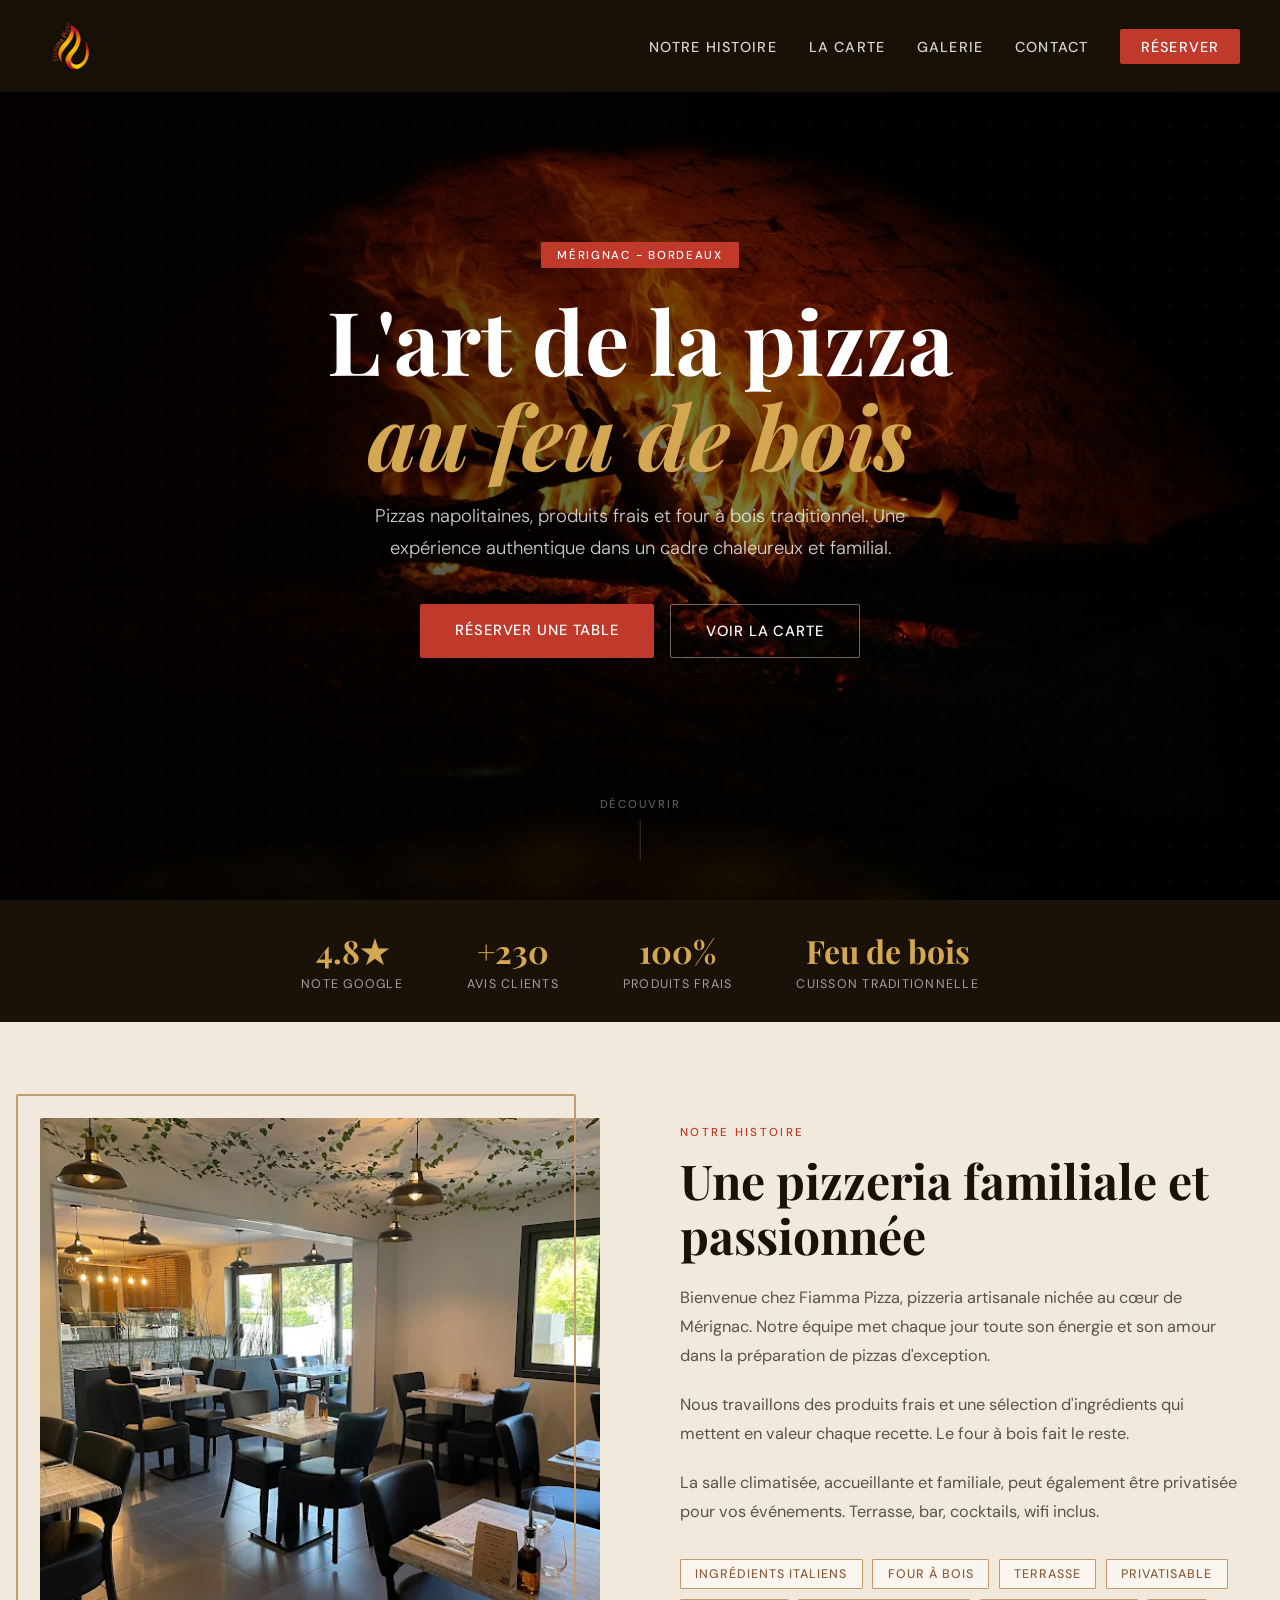
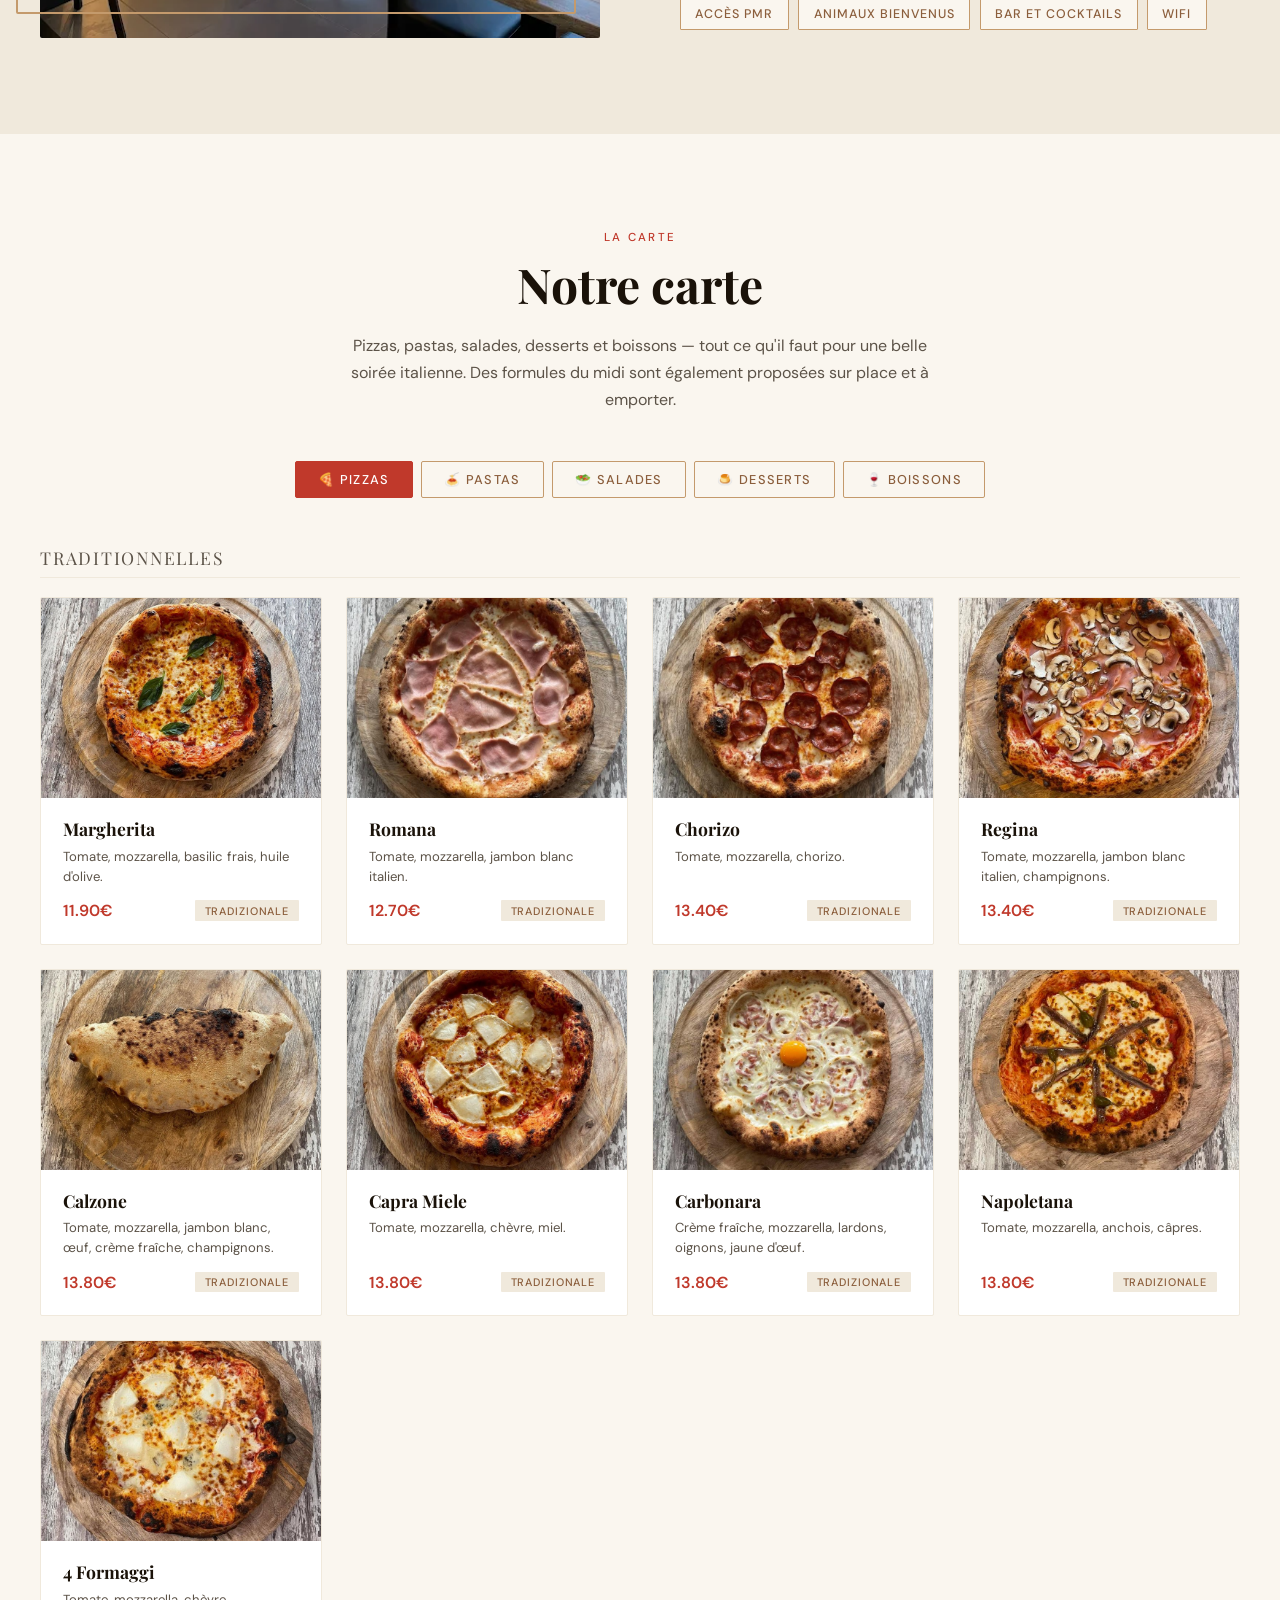
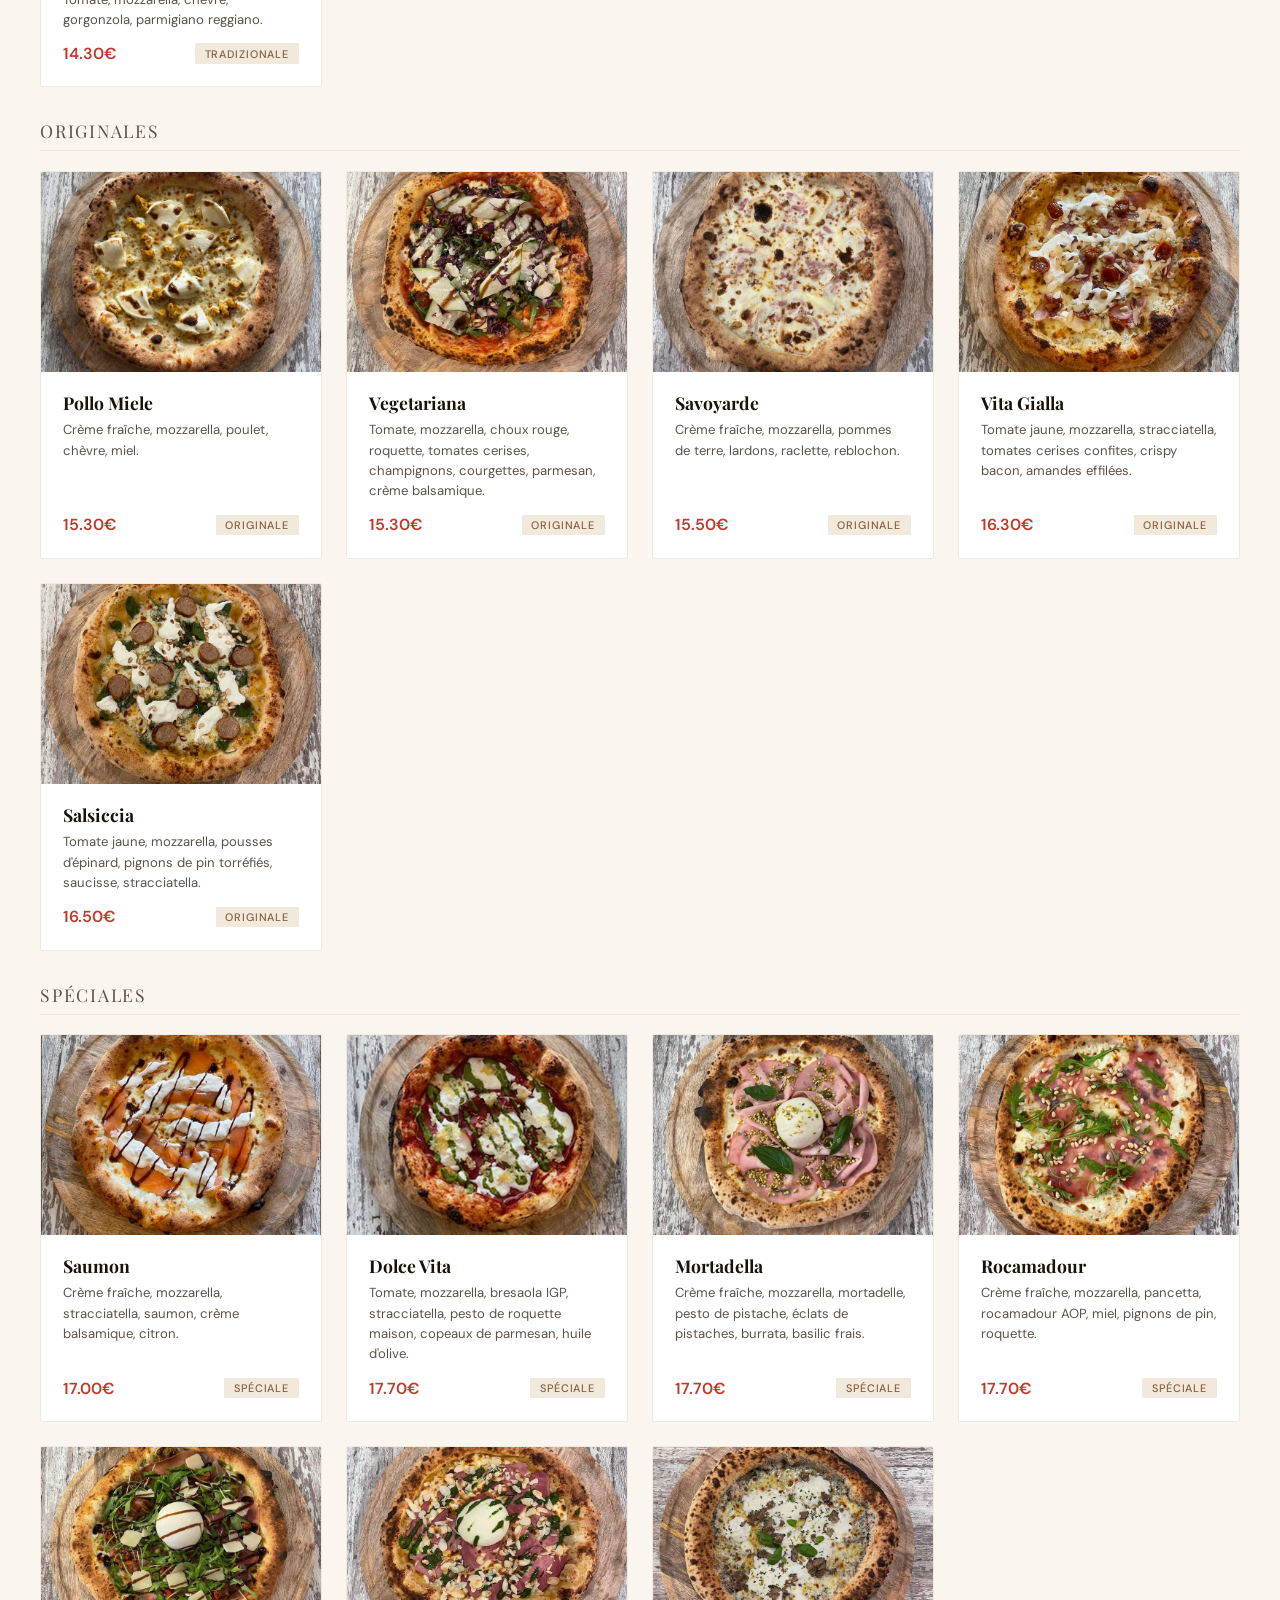
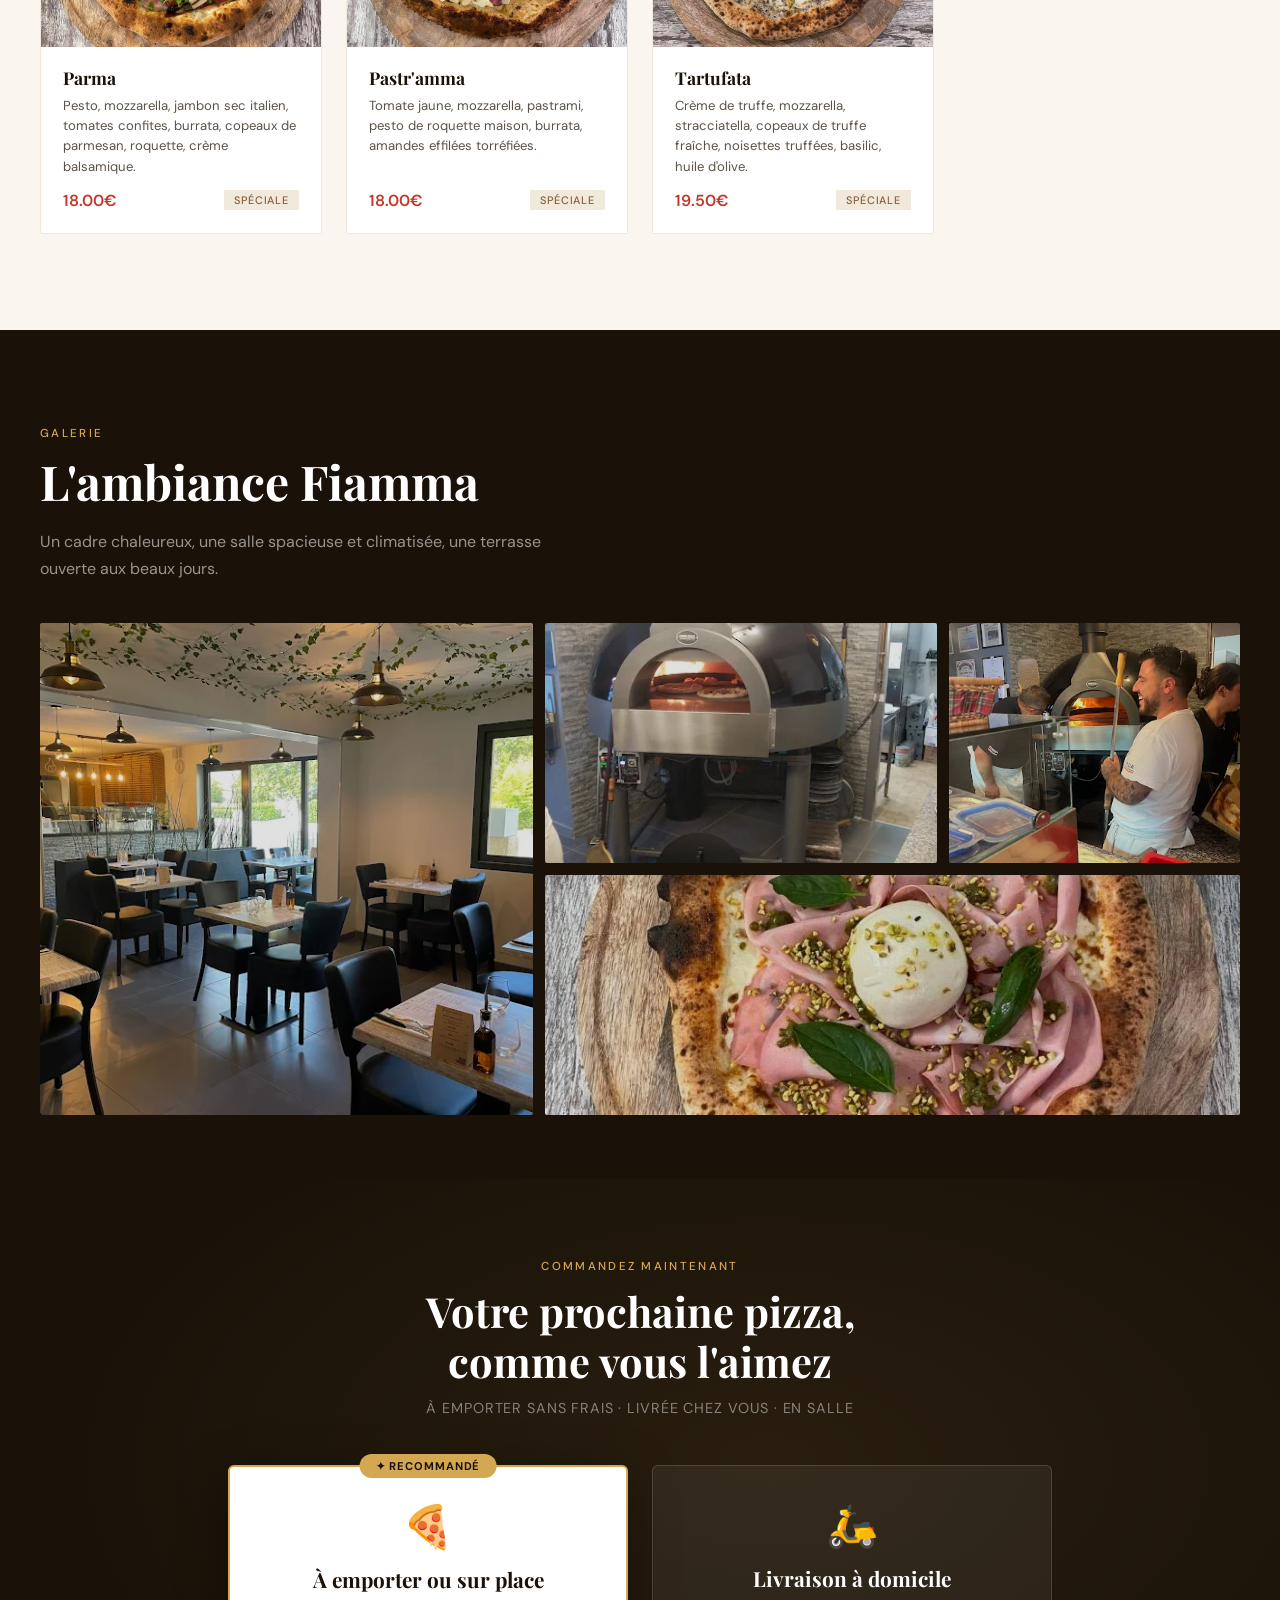
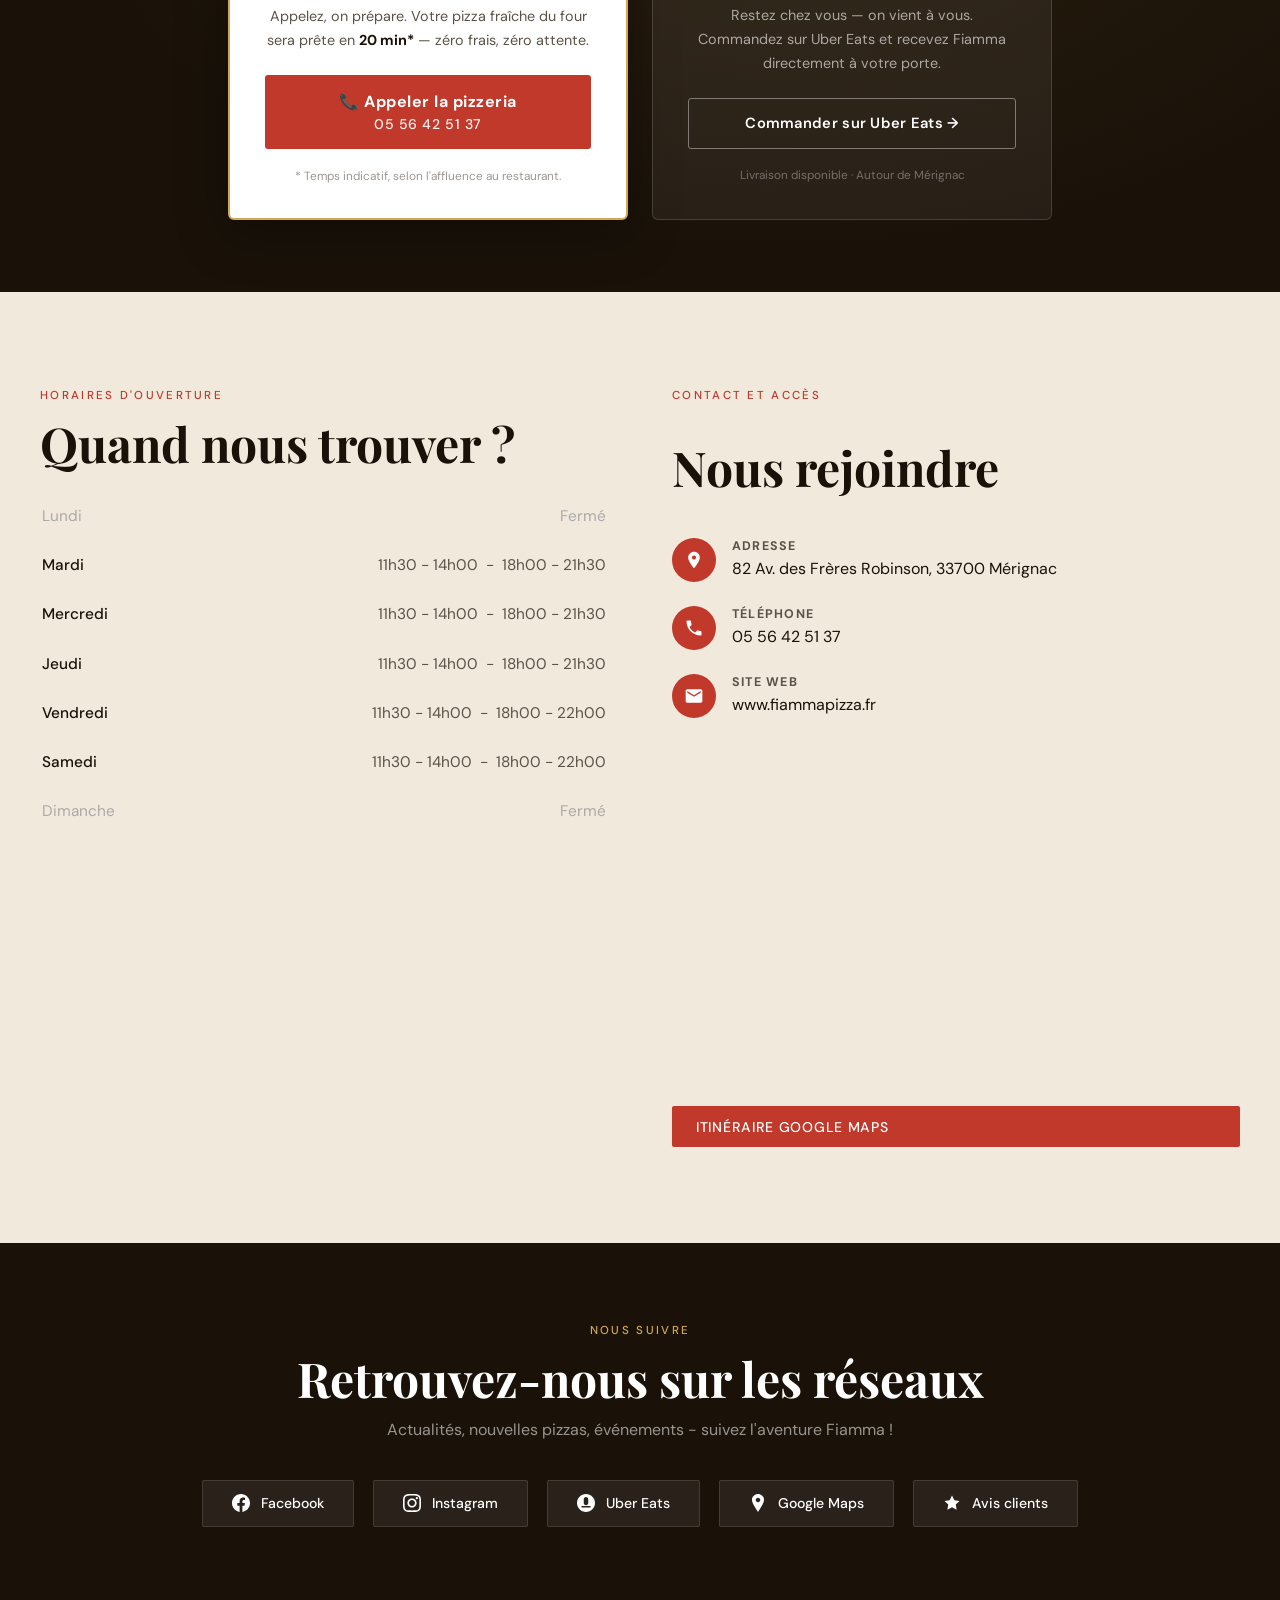
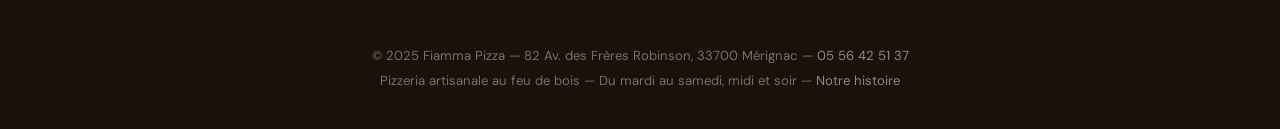
==== commit 58cbc0f5: "Embed phone number inside restaurant CTA button" ====
--- a/index.html
+++ b/index.html
@@ -324,8 +324,10 @@
         <div class="commander-icon">🍕</div>
         <h3>À emporter ou sur place</h3>
         <p>Appelez, on prépare. Votre pizza fraîche du four sera prête en <strong>20 min*</strong> — zéro frais, zéro attente.</p>
-        <a href="tel:0556425137" class="btn-commander-restaurant">📞 Appeler la pizzeria</a>
-        <p class="commander-note">05 56 42 51 37</p>
+        <a href="tel:0556425137" class="btn-commander-restaurant">
+          <span class="btn-commander-label">📞 Appeler la pizzeria</span>
+          <span class="btn-commander-subline">05 56 42 51 37</span>
+        </a>
         <p class="commander-note">* Temps indicatif, selon l'affluence au restaurant.</p>
       </div>
       <div class="commander-card commander-card--uber">
--- a/css/style.css
+++ b/css/style.css
@@ -1019,8 +1019,9 @@
 
 .btn-commander-restaurant {
   display: inline-flex;
+  flex-direction: column;
   align-items: center;
-  gap: 0.5rem;
+  gap: 0.18rem;
   background: var(--rouge);
   color: white;
   padding: 1rem 2.2rem;
@@ -1033,6 +1034,18 @@
   margin-top: 0.6rem;
   width: 100%;
   justify-content: center;
+}
+
+.btn-commander-label {
+  display: block;
+}
+
+.btn-commander-subline {
+  display: block;
+  font-size: 0.88rem;
+  font-weight: 500;
+  letter-spacing: 0.04em;
+  opacity: 0.92;
 }
 
 .btn-commander-restaurant:hover {
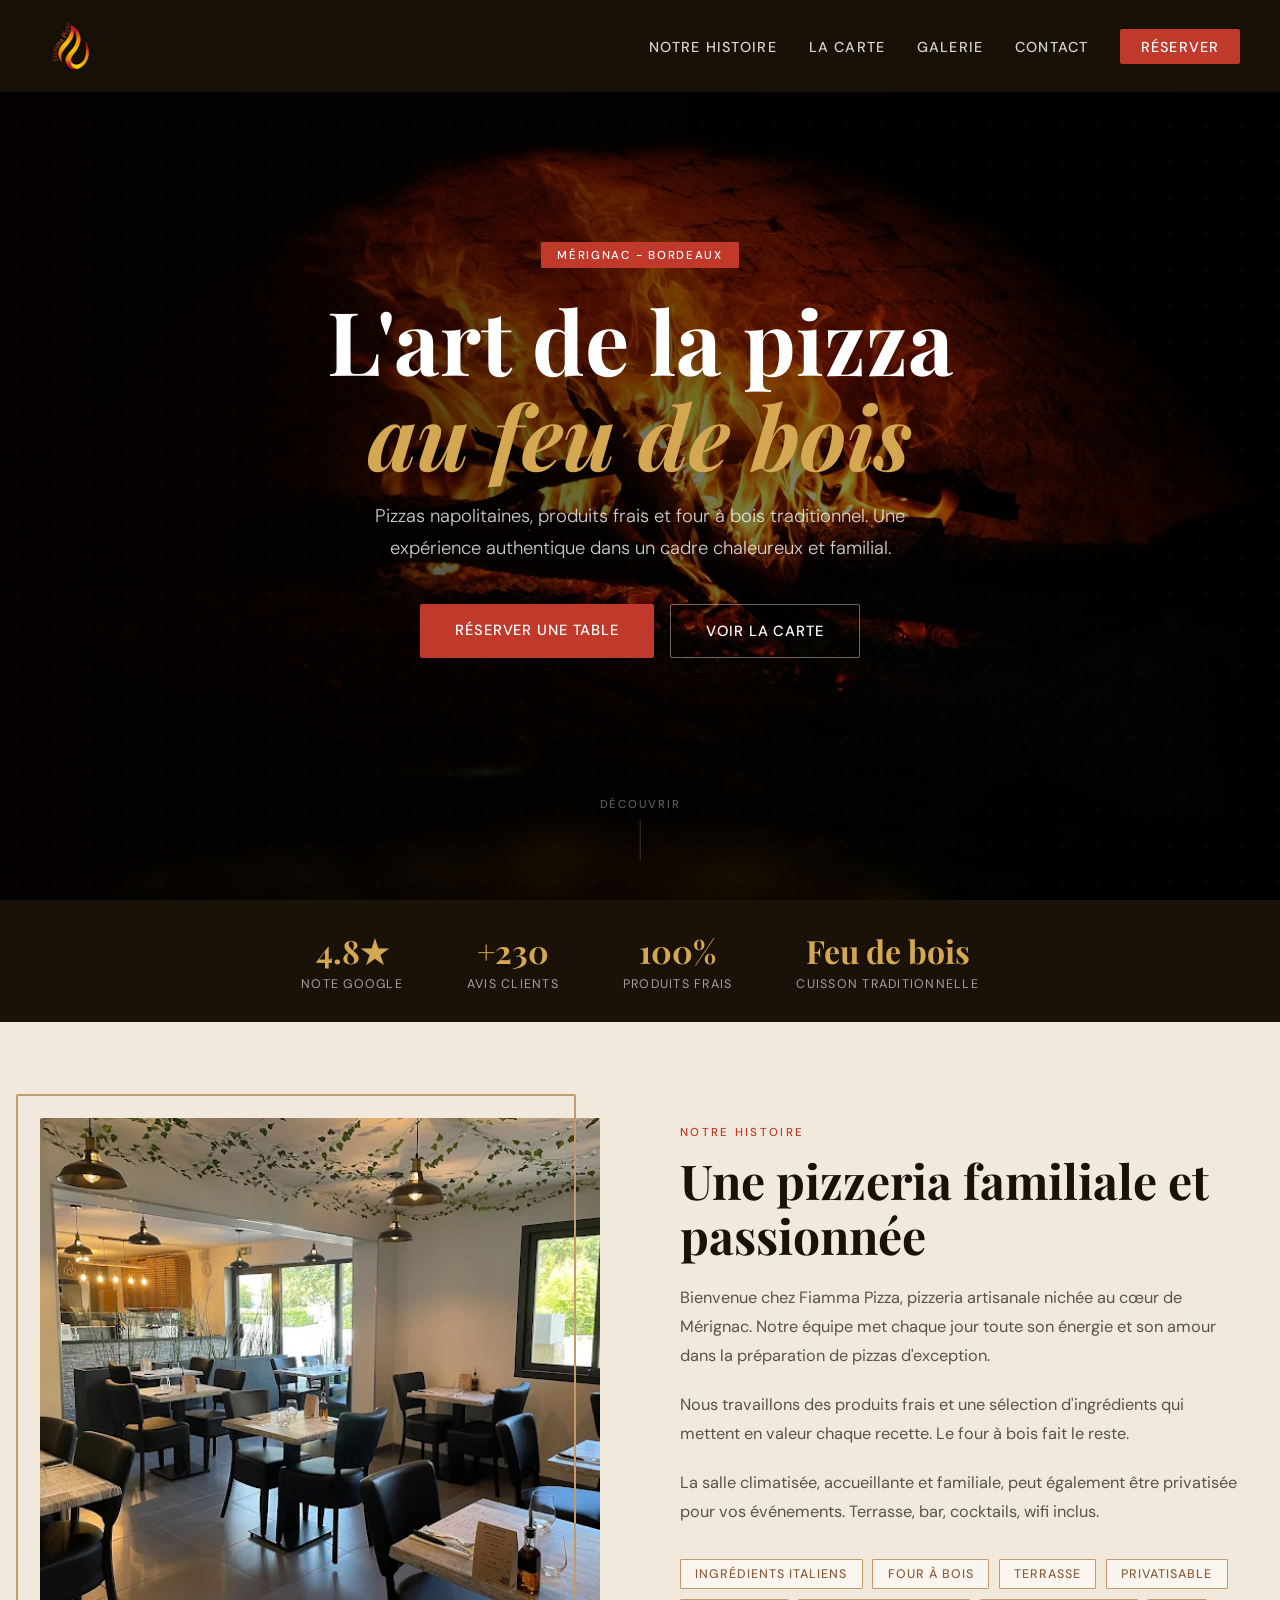
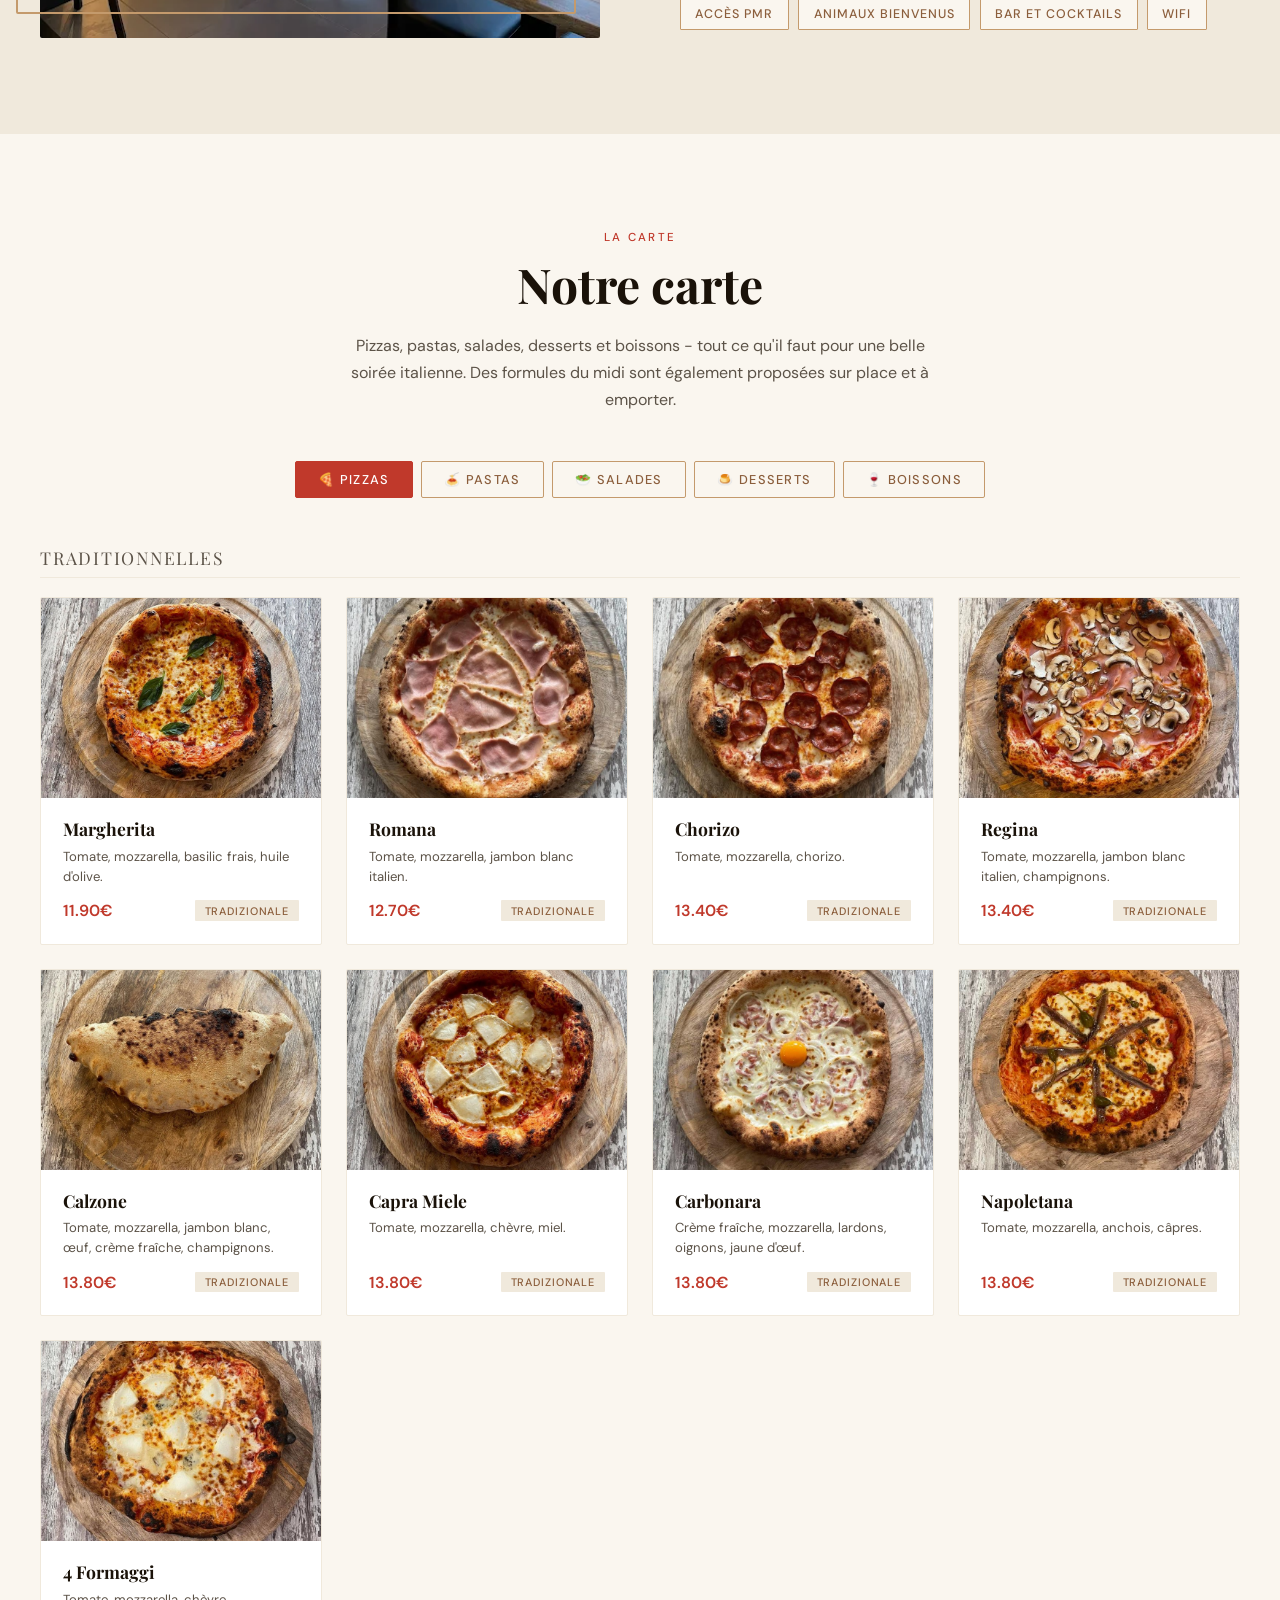
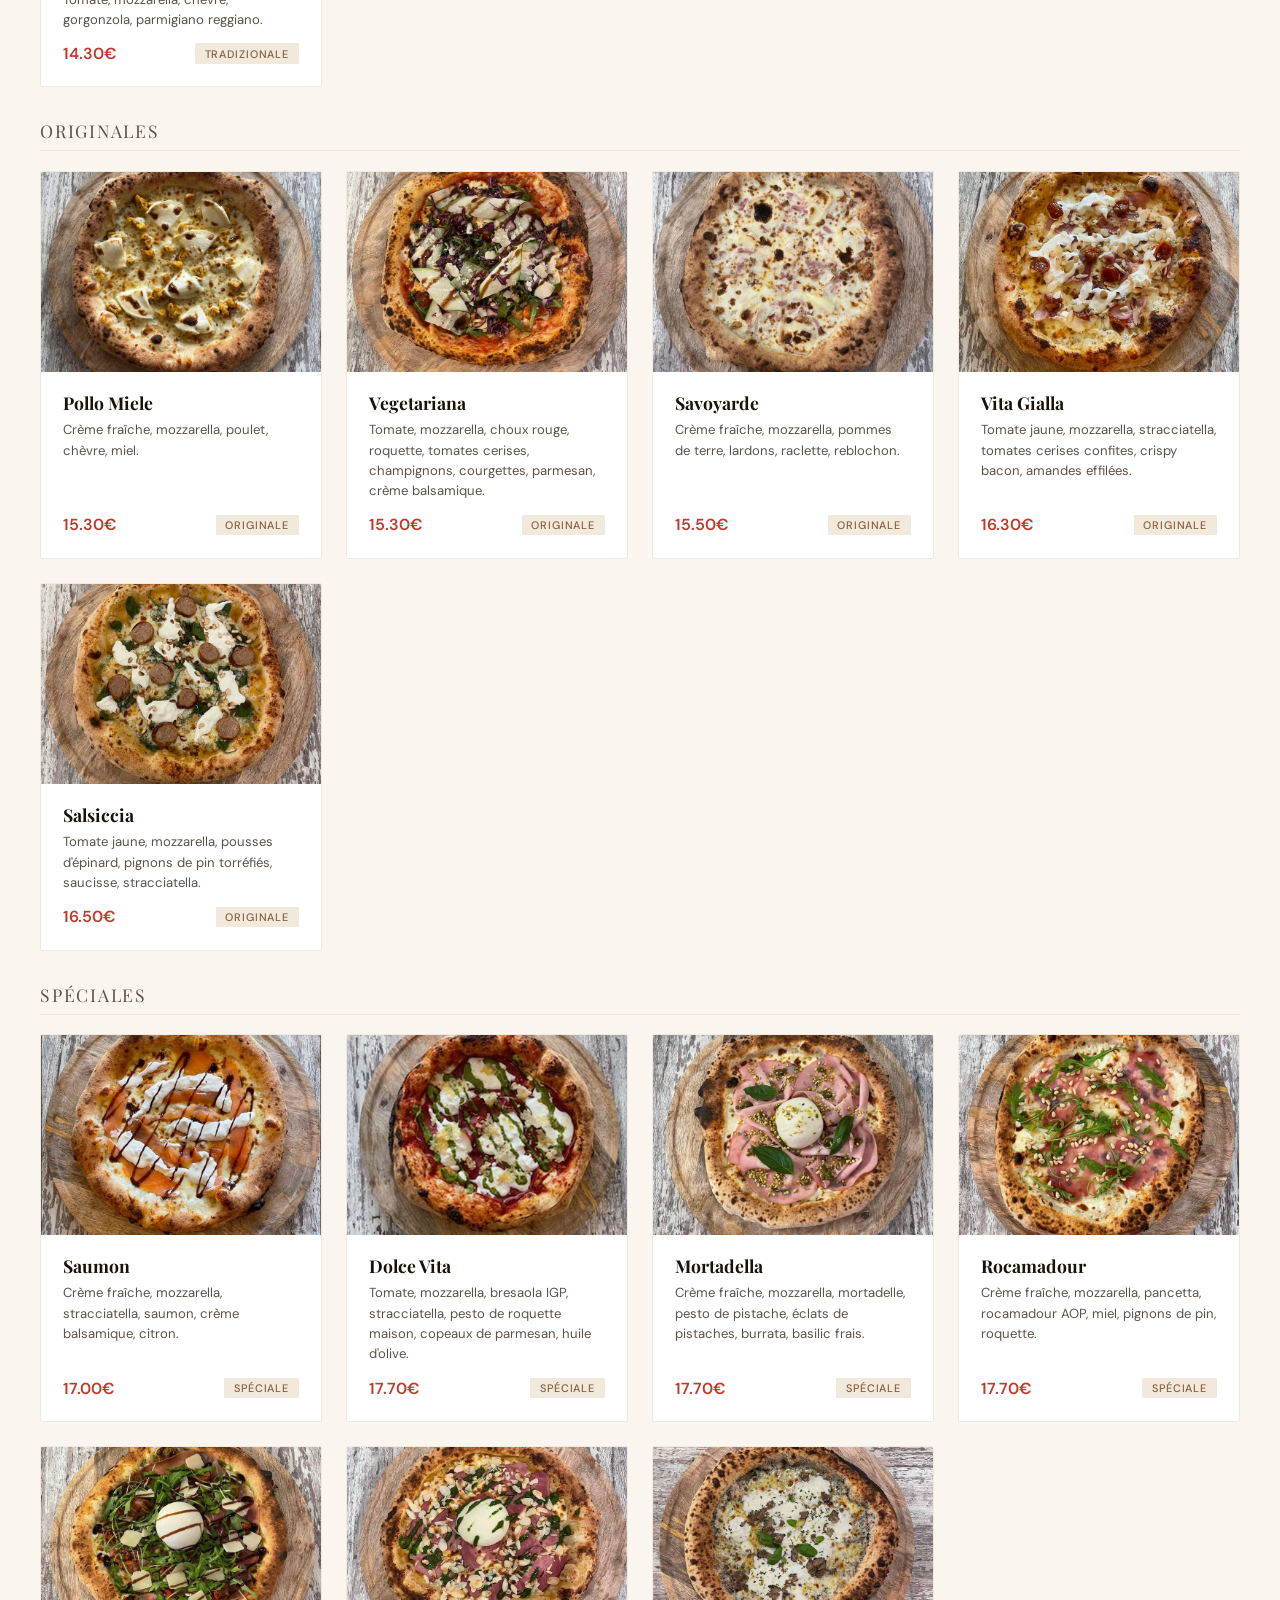
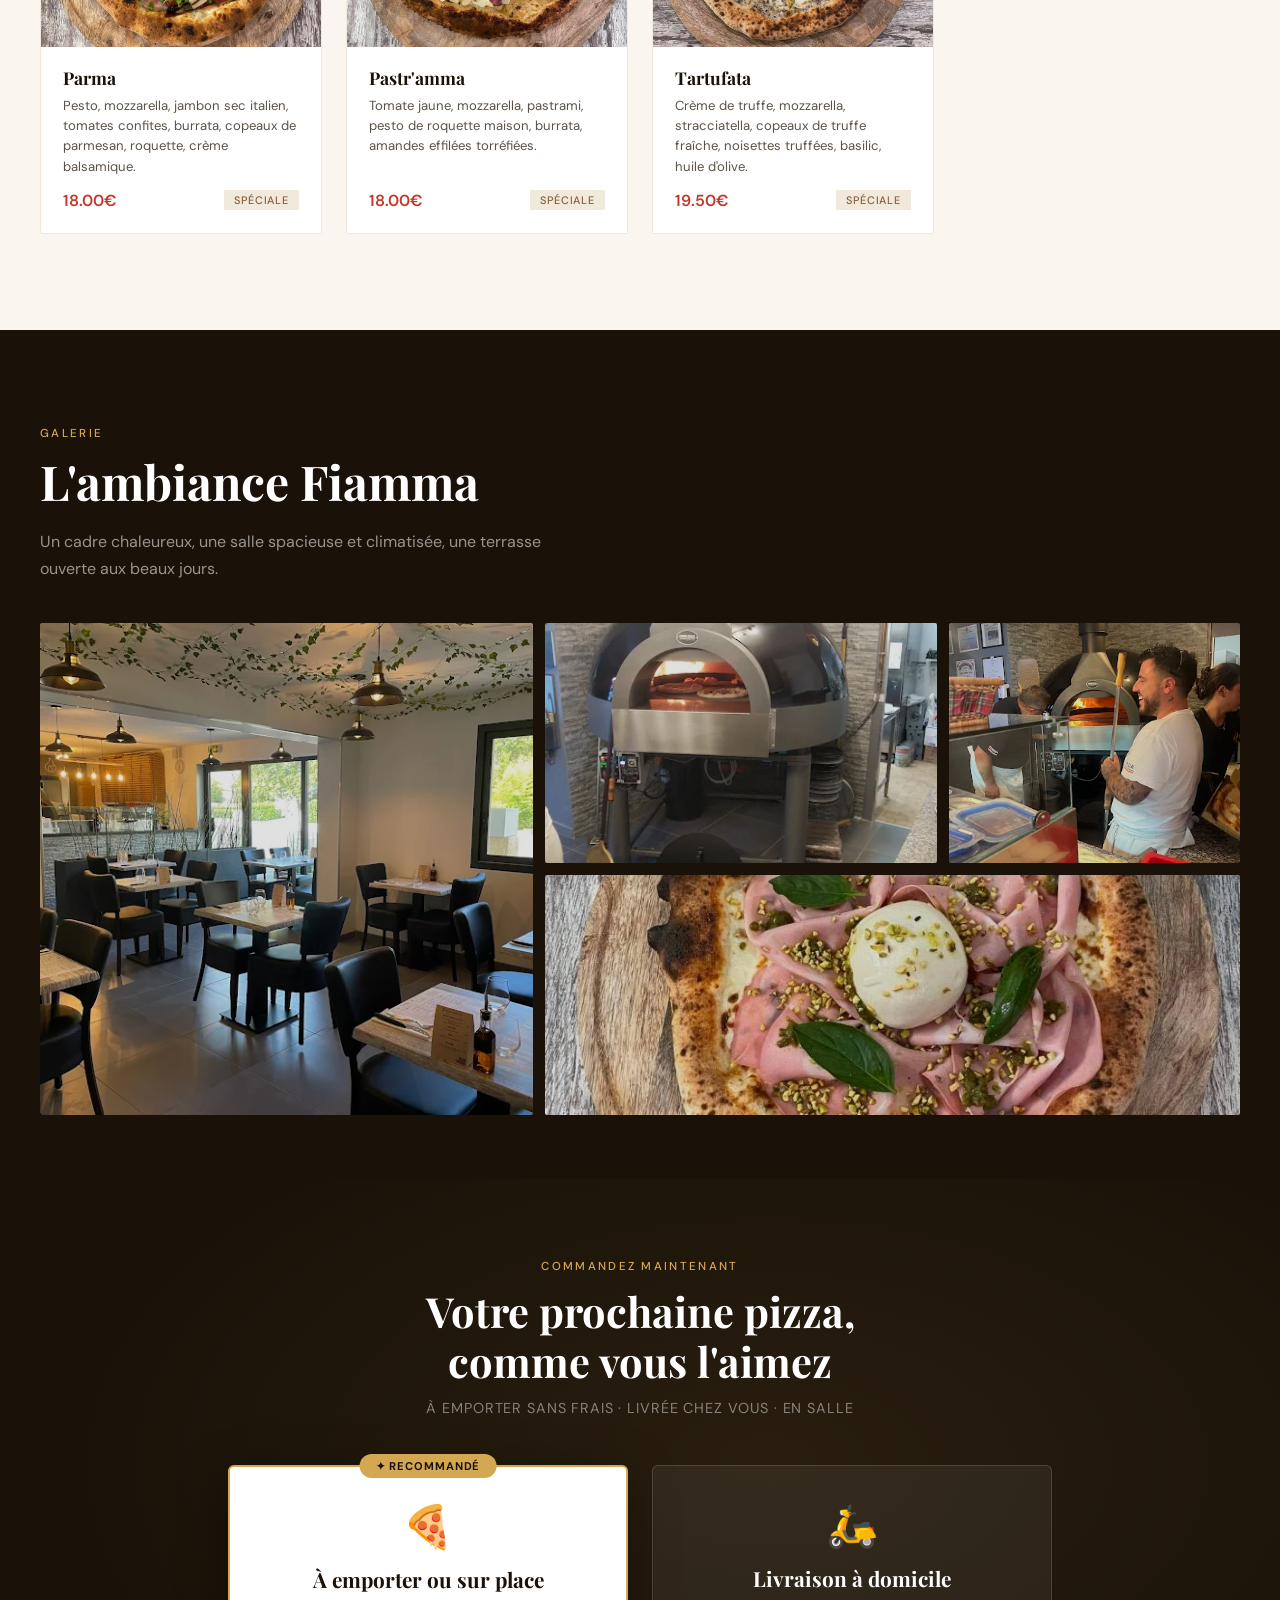
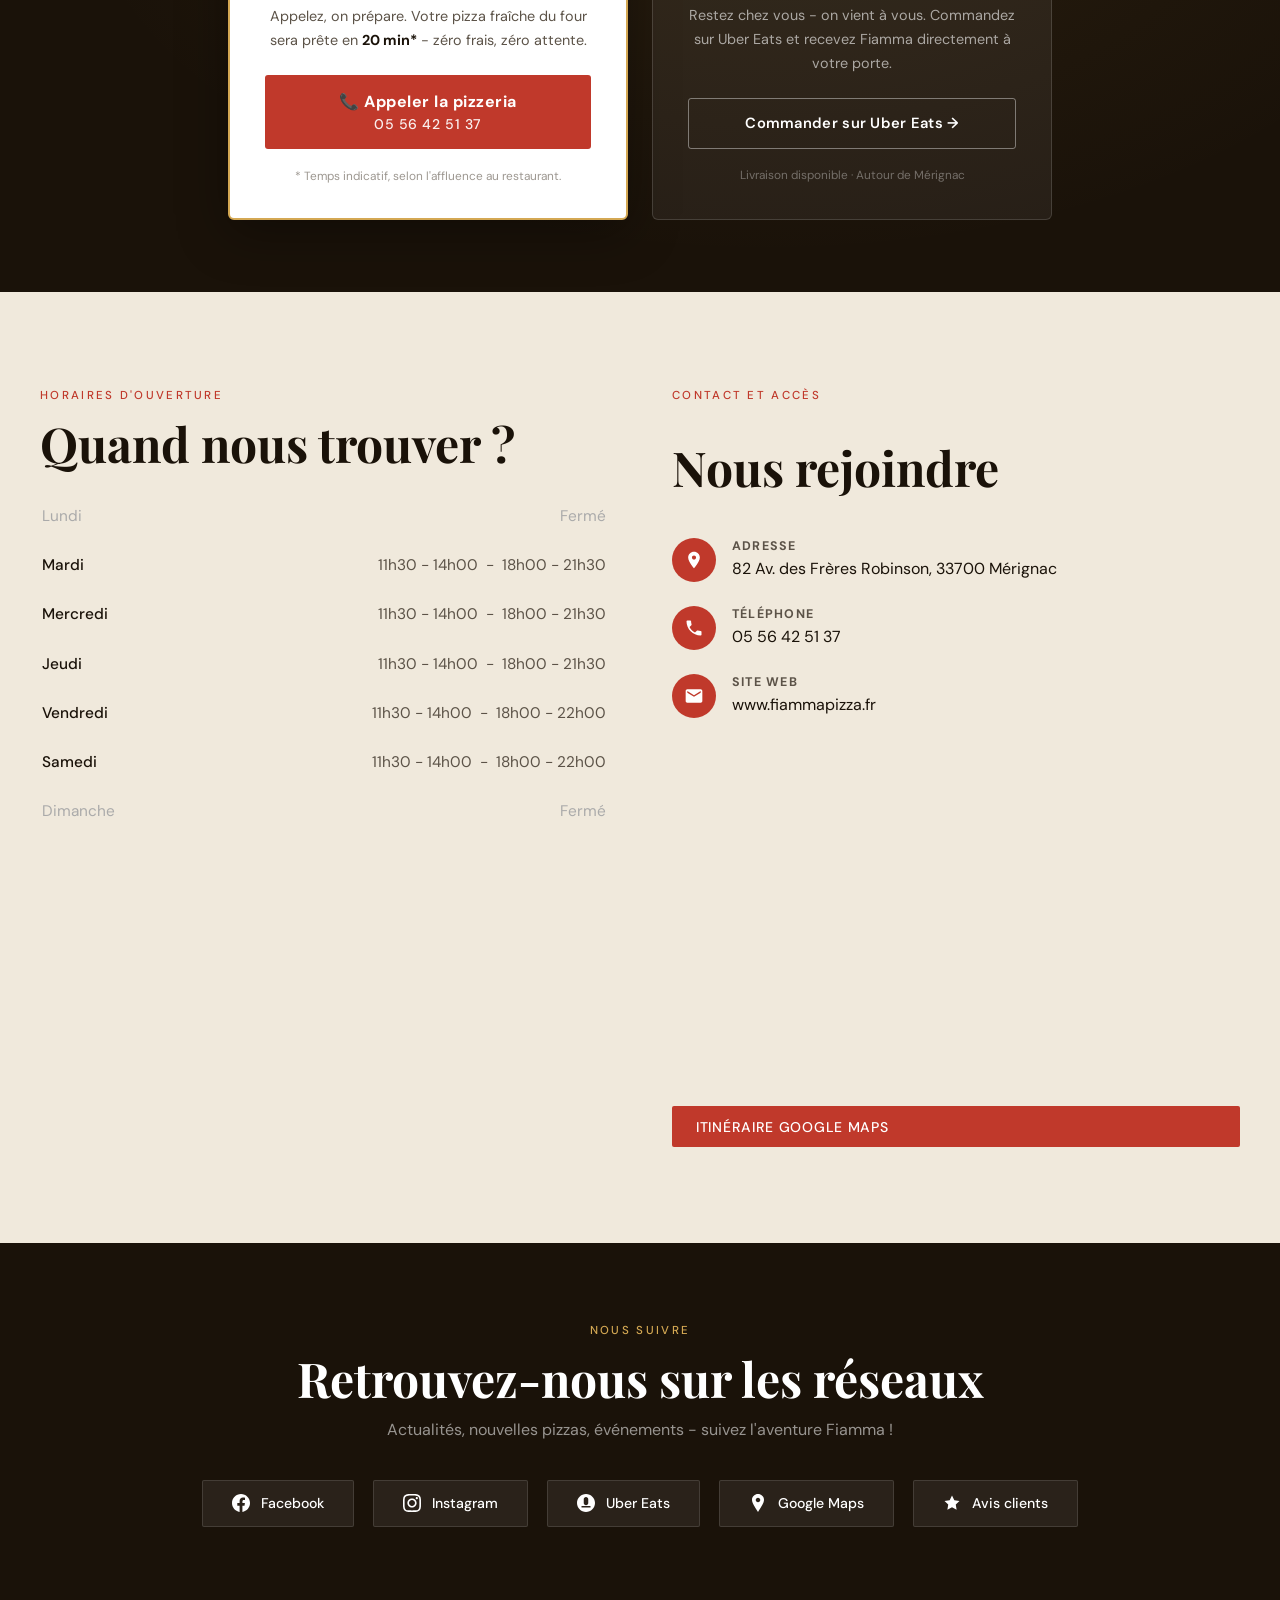
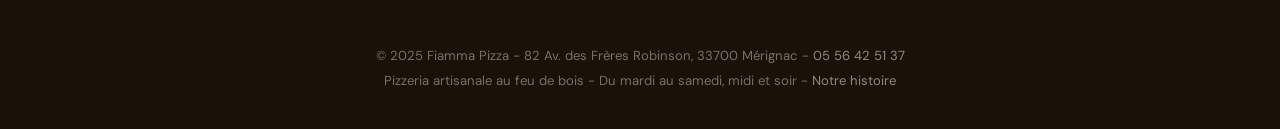
==== commit fceba800: "Replace long dashes with hyphens across site copy" ====
--- a/index.html
+++ b/index.html
@@ -3,8 +3,8 @@
 <head>
   <meta charset="UTF-8" />
   <meta name="viewport" content="width=device-width, initial-scale=1.0" />
-  <meta name="description" content="Fiamma Pizza — Pizzeria artisanale au feu de bois à Mérignac (Bordeaux). Produits frais, pizzas napolitaines, four à bois. Note 4.8/5 Google, 9.7/10 TheFork. Réservation : 05 56 42 51 37." />
-  <title>Fiamma Pizza — Pizzeria Artisanale au Feu de Bois | Mérignac (Bordeaux)</title>
+  <meta name="description" content="Fiamma Pizza - Pizzeria artisanale au feu de bois à Mérignac (Bordeaux). Produits frais, pizzas napolitaines, four à bois. Note 4.8/5 Google, 9.7/10 TheFork. Réservation : 05 56 42 51 37." />
+  <title>Fiamma Pizza - Pizzeria Artisanale au Feu de Bois | Mérignac (Bordeaux)</title>
   <link rel="preconnect" href="https://fonts.googleapis.com" />
   <link rel="preconnect" href="https://fonts.gstatic.com" crossorigin />
   <link href="https://fonts.googleapis.com/css2?family=Playfair+Display:ital,wght@0,700;1,400&family=DM+Sans:wght@300;400;500&display=swap" rel="stylesheet" />
@@ -16,14 +16,14 @@
   <!-- OPEN GRAPH -->
   <meta property="og:type" content="restaurant">
   <meta property="og:url" content="https://www.fiammapizza.fr/">
-  <meta property="og:title" content="Fiamma Pizza — Pizzeria Artisanale au Feu de Bois à Mérignac">
+  <meta property="og:title" content="Fiamma Pizza - Pizzeria Artisanale au Feu de Bois à Mérignac">
   <meta property="og:description" content="Pizzas napolitaines cuites au feu de bois, produits frais et cadre chaleureux. Note 4.8/5 Google. 82 Av. des Frères Robinson, 33700 Mérignac.">
   <meta property="og:image" content="images/img_01.jpg">
   <meta property="og:locale" content="fr_FR">
 
   <!-- TWITTER CARD -->
   <meta name="twitter:card" content="summary_large_image">
-  <meta name="twitter:title" content="Fiamma Pizza — Pizzeria Artisanale au Feu de Bois à Mérignac">
+  <meta name="twitter:title" content="Fiamma Pizza - Pizzeria Artisanale au Feu de Bois à Mérignac">
   <meta name="twitter:description" content="Pizzas napolitaines cuites au feu de bois, produits frais et cadre chaleureux. 82 Av. des Frères Robinson, 33700 Mérignac.">
   <meta name="twitter:image" content="https://www.fiammapizza.fr/images/img_01.jpg">
 
@@ -71,7 +71,7 @@
 <body>
 
 <nav id="navbar">
-  <a href="#hero" class="nav-logo"><img src="images/LOGOFIAMMApizza.png" alt="Fiamma Pizza — Pizzeria artisanale à Mérignac" class="nav-logo-img" width="120" height="60"/></a>
+  <a href="#hero" class="nav-logo"><img src="images/LOGOFIAMMApizza.png" alt="Fiamma Pizza - Pizzeria artisanale à Mérignac" class="nav-logo-img" width="120" height="60"/></a>
   <button class="nav-burger" aria-label="Menu" aria-expanded="false">
     <span></span>
     <span></span>
@@ -145,7 +145,7 @@
     <div class="menu-intro reveal">
       <span class="section-label">La carte</span>
       <h2>Notre carte</h2>
-      <p>Pizzas, pastas, salades, desserts et boissons — tout ce qu'il faut pour une belle soirée italienne. Des formules du midi sont également proposées sur place et à emporter.</p>
+      <p>Pizzas, pastas, salades, desserts et boissons - tout ce qu'il faut pour une belle soirée italienne. Des formules du midi sont également proposées sur place et à emporter.</p>
     </div>
 
     <div class="menu-tabs reveal">
@@ -211,7 +211,7 @@
     <!-- ===== DESSERTS ===== -->
     <div id="cat-desserts" class="menu-category">
       <div class="pizza-grid">
-        <div class="pizza-card"><img class="pizza-card-img" src="images/pict_28.jpg" alt="Gelato" loading="lazy"/><div class="pizza-card-body"><h3>Gelato</h3><p>Glace italienne — nappage chocolat, caramel ou fruits rouges.</p><div class="pizza-card-footer"><span class="pizza-price">3.80€</span><span class="pizza-badge">Dessert</span></div></div></div>
+        <div class="pizza-card"><img class="pizza-card-img" src="images/pict_28.jpg" alt="Gelato" loading="lazy"/><div class="pizza-card-body"><h3>Gelato</h3><p>Glace italienne - nappage chocolat, caramel ou fruits rouges.</p><div class="pizza-card-footer"><span class="pizza-price">3.80€</span><span class="pizza-badge">Dessert</span></div></div></div>
         <div class="pizza-card"><img class="pizza-card-img" src="images/pict_63.jpg" alt="Panna Cotta" loading="lazy"/><div class="pizza-card-body"><h3>Panna Cotta fruits rouges</h3><p>Panna cotta fait maison avec coulis de fruits rouges ou passion.</p><div class="pizza-card-footer"><span class="pizza-price">3.80€</span><span class="pizza-badge">Dessert</span></div></div></div>
         <div class="pizza-card"><img class="pizza-card-img" src="images/pict_40.jpg" alt="Tiramisu" loading="lazy"/><div class="pizza-card-body"><h3>Tiramisu au cafe</h3><p>Tiramisu au cafe fait maison, avec ou sans speculoos.</p><div class="pizza-card-footer"><span class="pizza-price">3.80€</span><span class="pizza-badge">Dessert</span></div></div></div>
         <div class="pizza-card"><img class="pizza-card-img" src="images/pict_107.jpg" alt="Angioletti fritti" loading="lazy"/><div class="pizza-card-body"><h3>Angioletti fritti</h3><p>Boules de pâte à pizza frites, nutella, sucre glace.</p><div class="pizza-card-footer"><span class="pizza-price">7.00€</span><span class="pizza-badge">Dessert</span></div></div></div>
@@ -323,7 +323,7 @@
         <span class="commander-badge">✦ Recommandé</span>
         <div class="commander-icon">🍕</div>
         <h3>À emporter ou sur place</h3>
-        <p>Appelez, on prépare. Votre pizza fraîche du four sera prête en <strong>20 min*</strong> — zéro frais, zéro attente.</p>
+        <p>Appelez, on prépare. Votre pizza fraîche du four sera prête en <strong>20 min*</strong> - zéro frais, zéro attente.</p>
         <a href="tel:0556425137" class="btn-commander-restaurant">
           <span class="btn-commander-label">📞 Appeler la pizzeria</span>
           <span class="btn-commander-subline">05 56 42 51 37</span>
@@ -333,7 +333,7 @@
       <div class="commander-card commander-card--uber">
         <div class="commander-icon">🛵</div>
         <h3>Livraison à domicile</h3>
-        <p>Restez chez vous — on vient à vous. Commandez sur Uber Eats et recevez Fiamma directement à votre porte.</p>
+        <p>Restez chez vous - on vient à vous. Commandez sur Uber Eats et recevez Fiamma directement à votre porte.</p>
         <a href="https://www.ubereats.com/fr/store/fiamma-pizza/yNGIg20nSmuRFHlANapnBQ" target="_blank" rel="noopener" class="btn-commander-uber">Commander sur Uber Eats →</a>
         <p class="commander-note">Livraison disponible · Autour de Mérignac</p>
       </div>
@@ -419,8 +419,8 @@
 </main>
 
 <footer>
-  <p>&copy; 2025 Fiamma Pizza — 82 Av. des Frères Robinson, 33700 Mérignac — <a href="tel:0556425137">05 56 42 51 37</a></p>
-  <p style="margin-top:0.5rem">Pizzeria artisanale au feu de bois — Du mardi au samedi, midi et soir — <a href="notre-histoire.html">Notre histoire</a></p>
+  <p>&copy; 2025 Fiamma Pizza - 82 Av. des Frères Robinson, 33700 Mérignac - <a href="tel:0556425137">05 56 42 51 37</a></p>
+  <p style="margin-top:0.5rem">Pizzeria artisanale au feu de bois - Du mardi au samedi, midi et soir - <a href="notre-histoire.html">Notre histoire</a></p>
 </footer>
 
 <script src="js/main.js"></script>
--- a/css/style.css
+++ b/css/style.css
@@ -1,5 +1,5 @@
 /* ========================================
-   FIAMMA PIZZA — Main Stylesheet
+   FIAMMA PIZZA - Main Stylesheet
    ======================================== */
 
 /* RESET */
@@ -1308,7 +1308,7 @@
 /* CONTAINERS */
 .container-wide { max-width: 1100px; margin: 0 auto; }
 
-/* UTILITY CLASSES — notre-histoire */
+/* UTILITY CLASSES - notre-histoire */
 .section-intro {
   text-align: center;
   max-width: 650px;
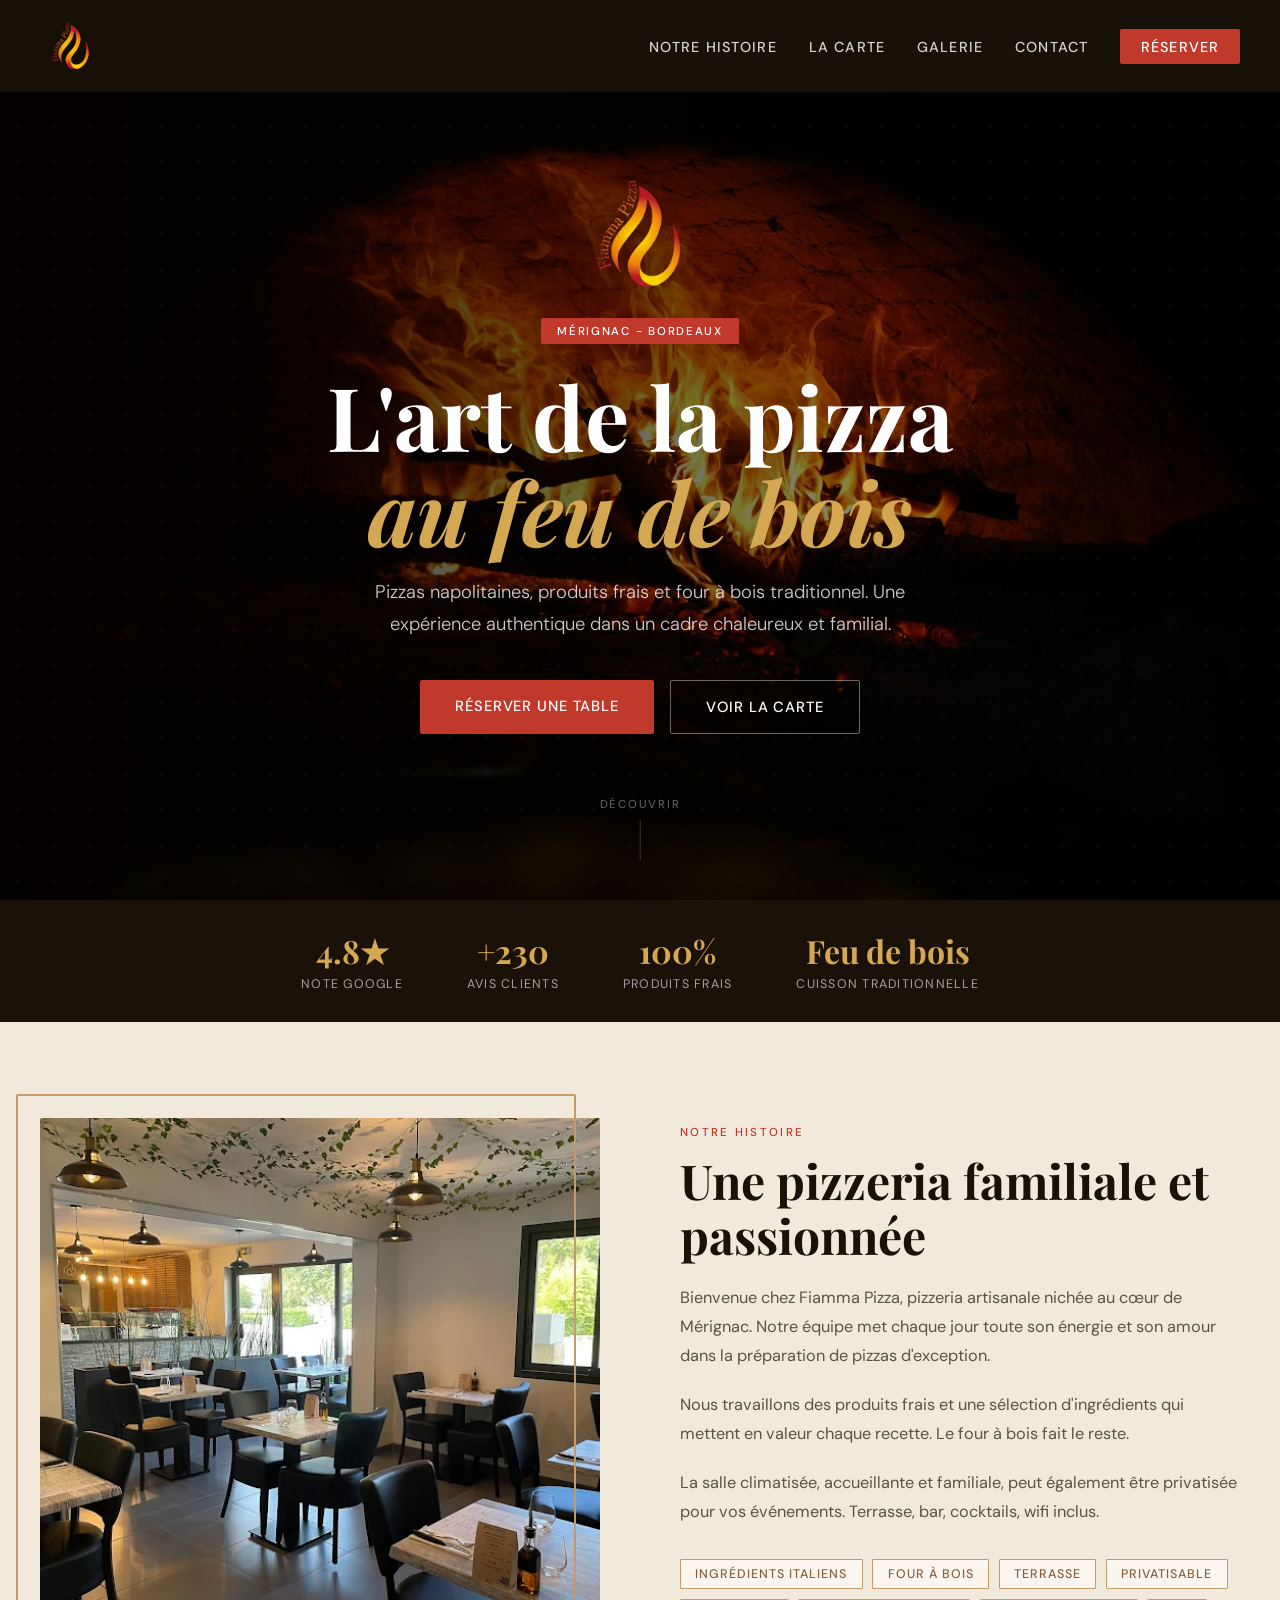
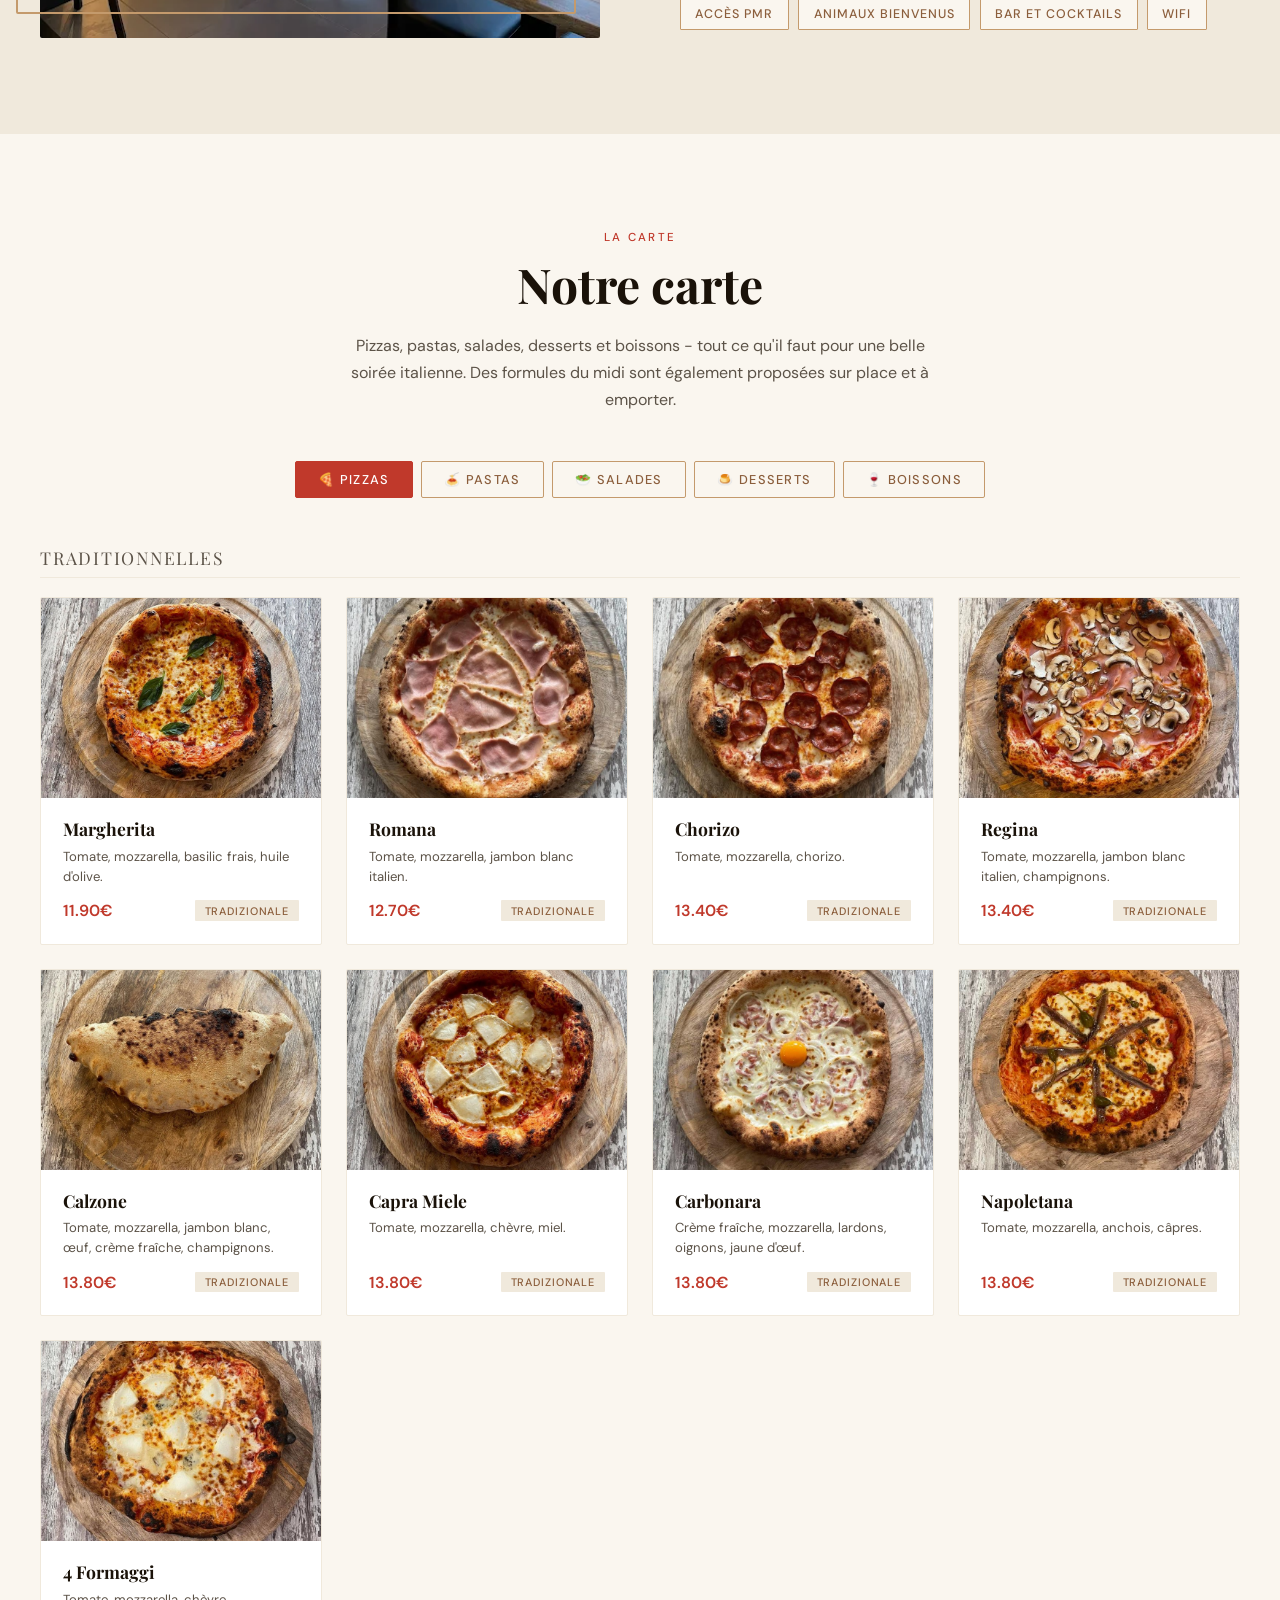
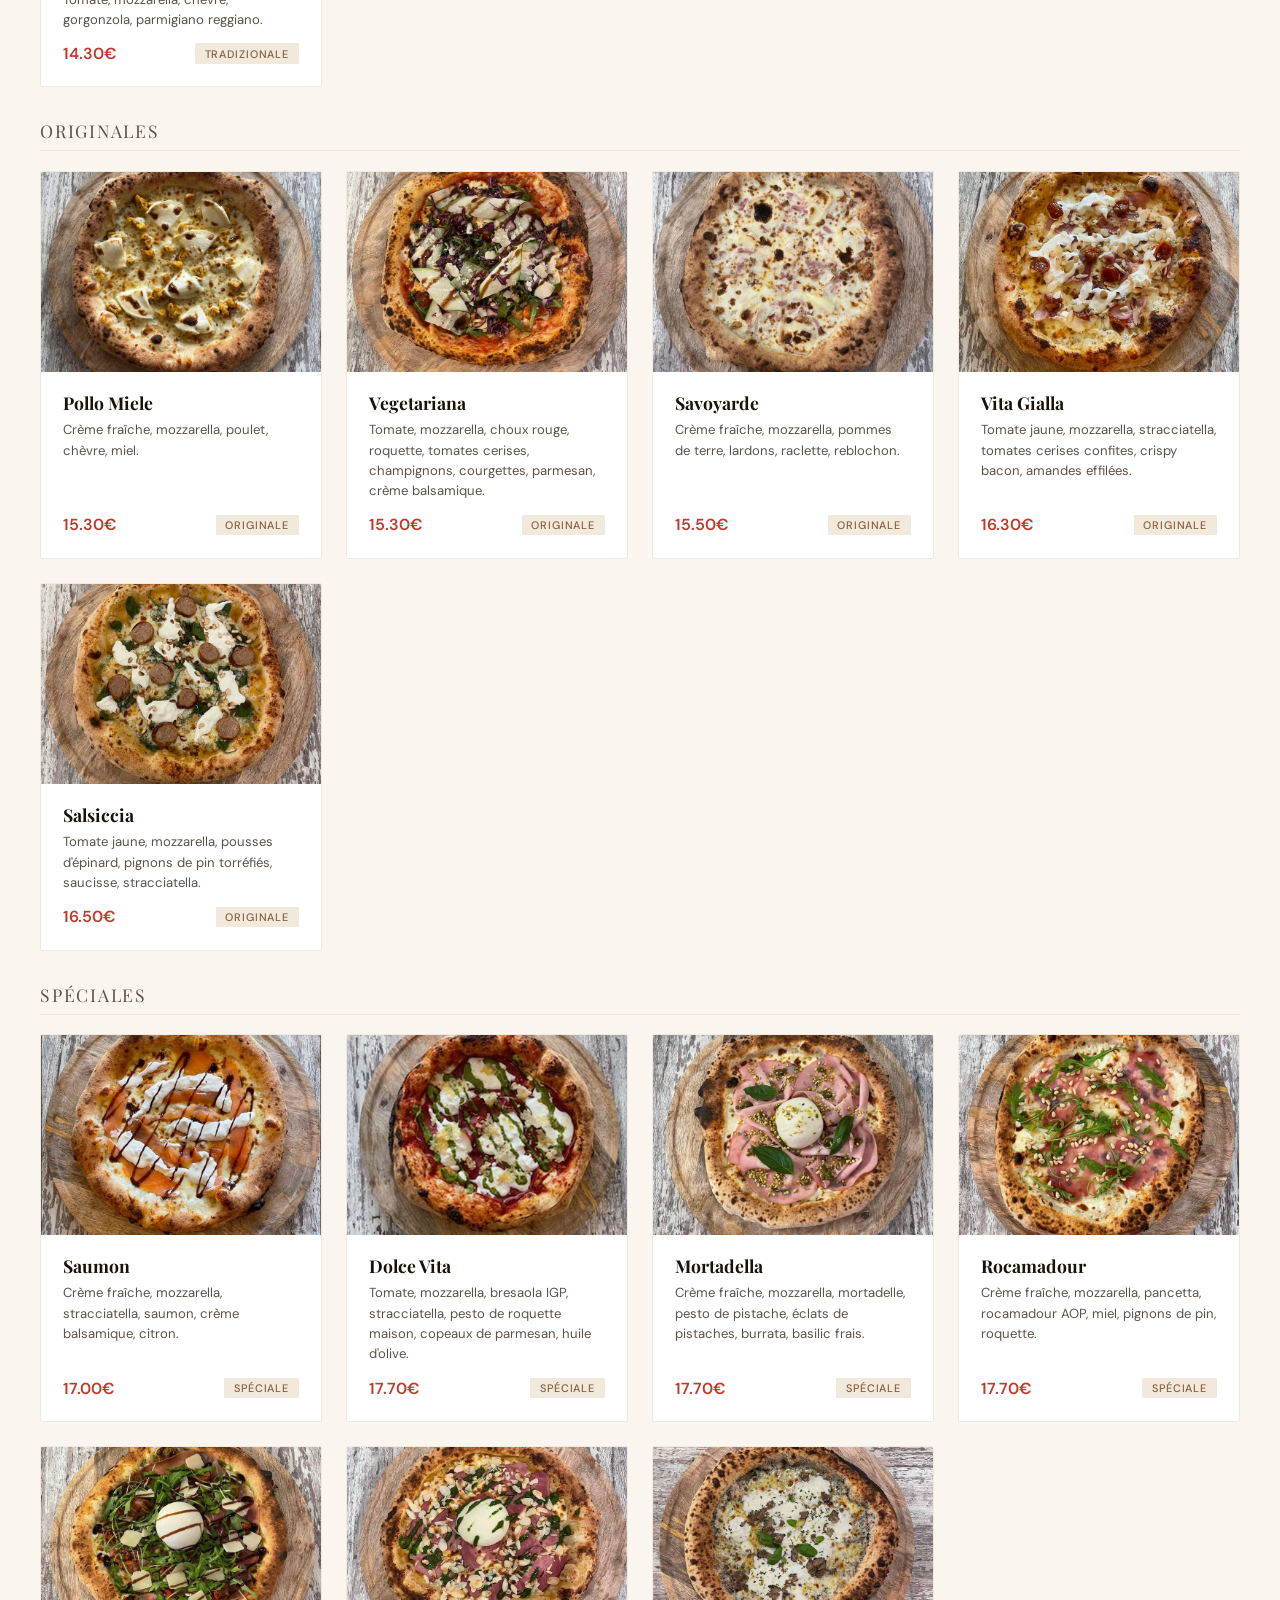
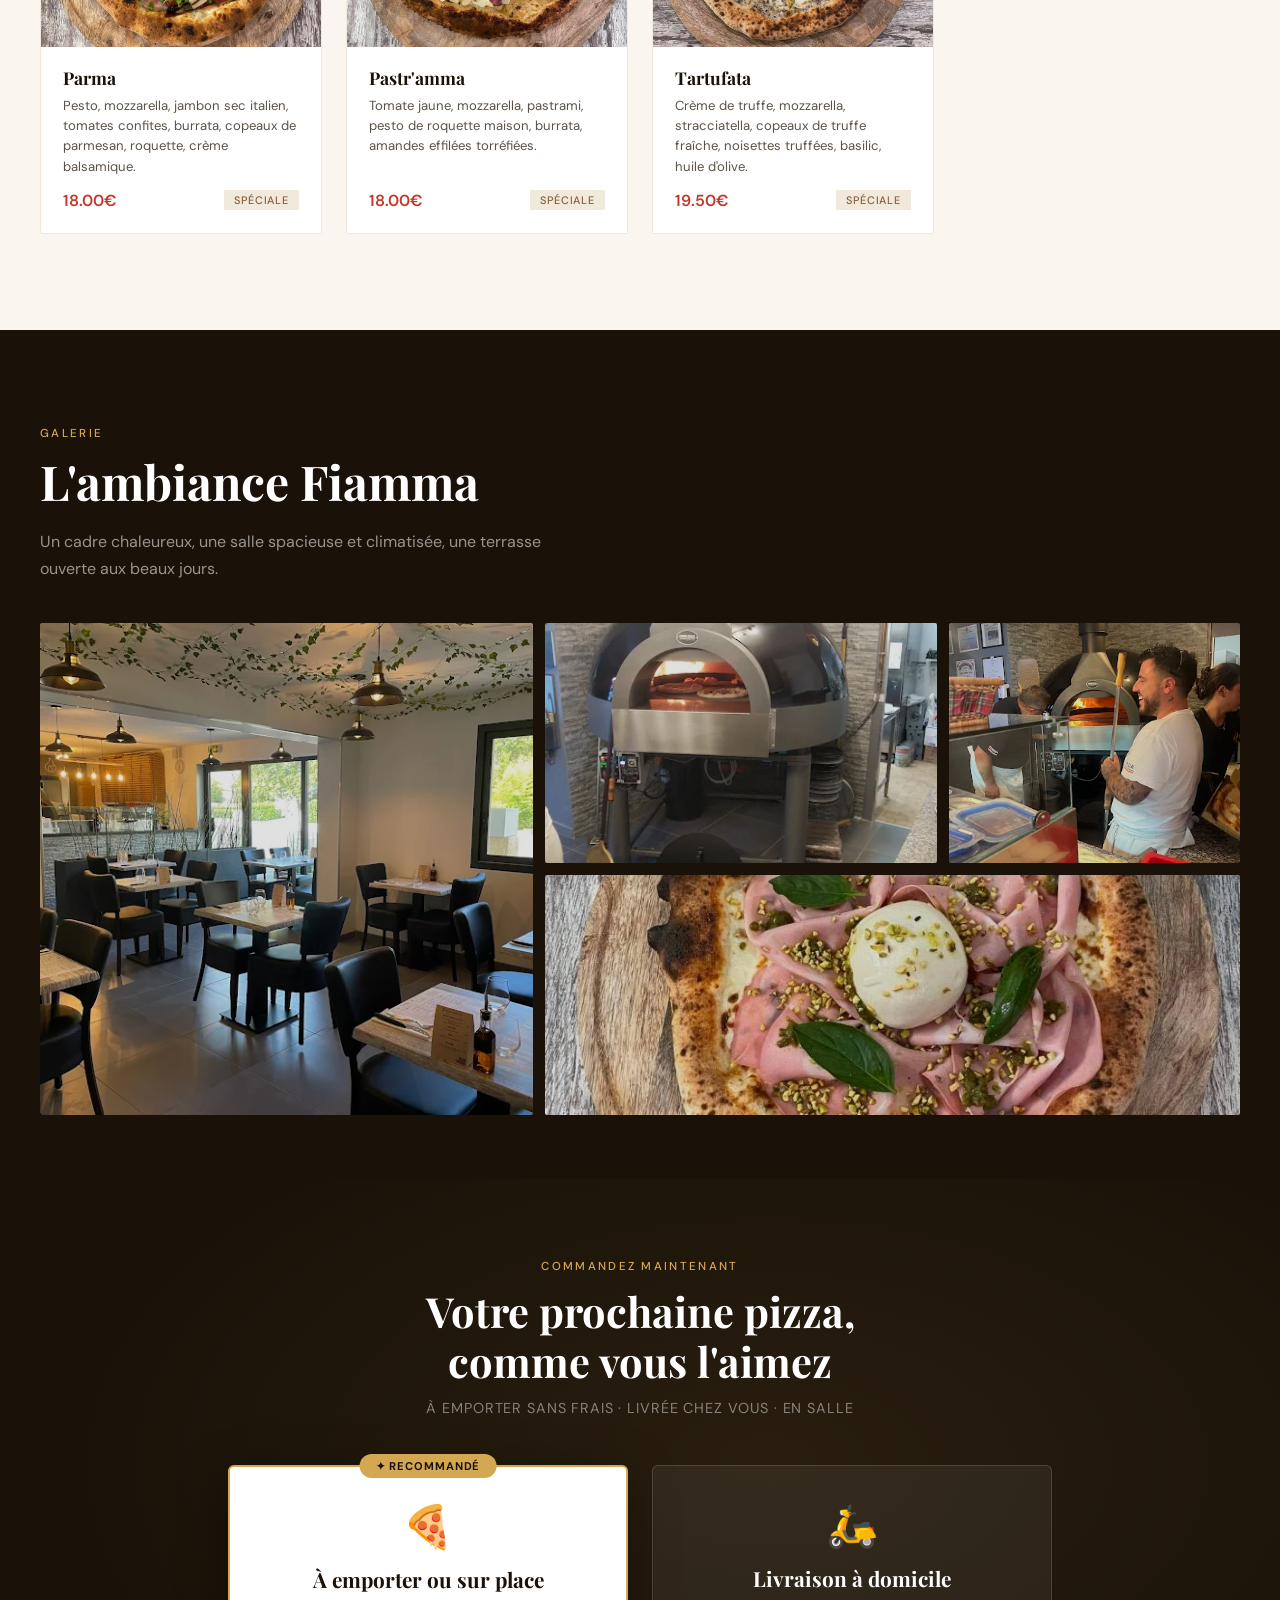
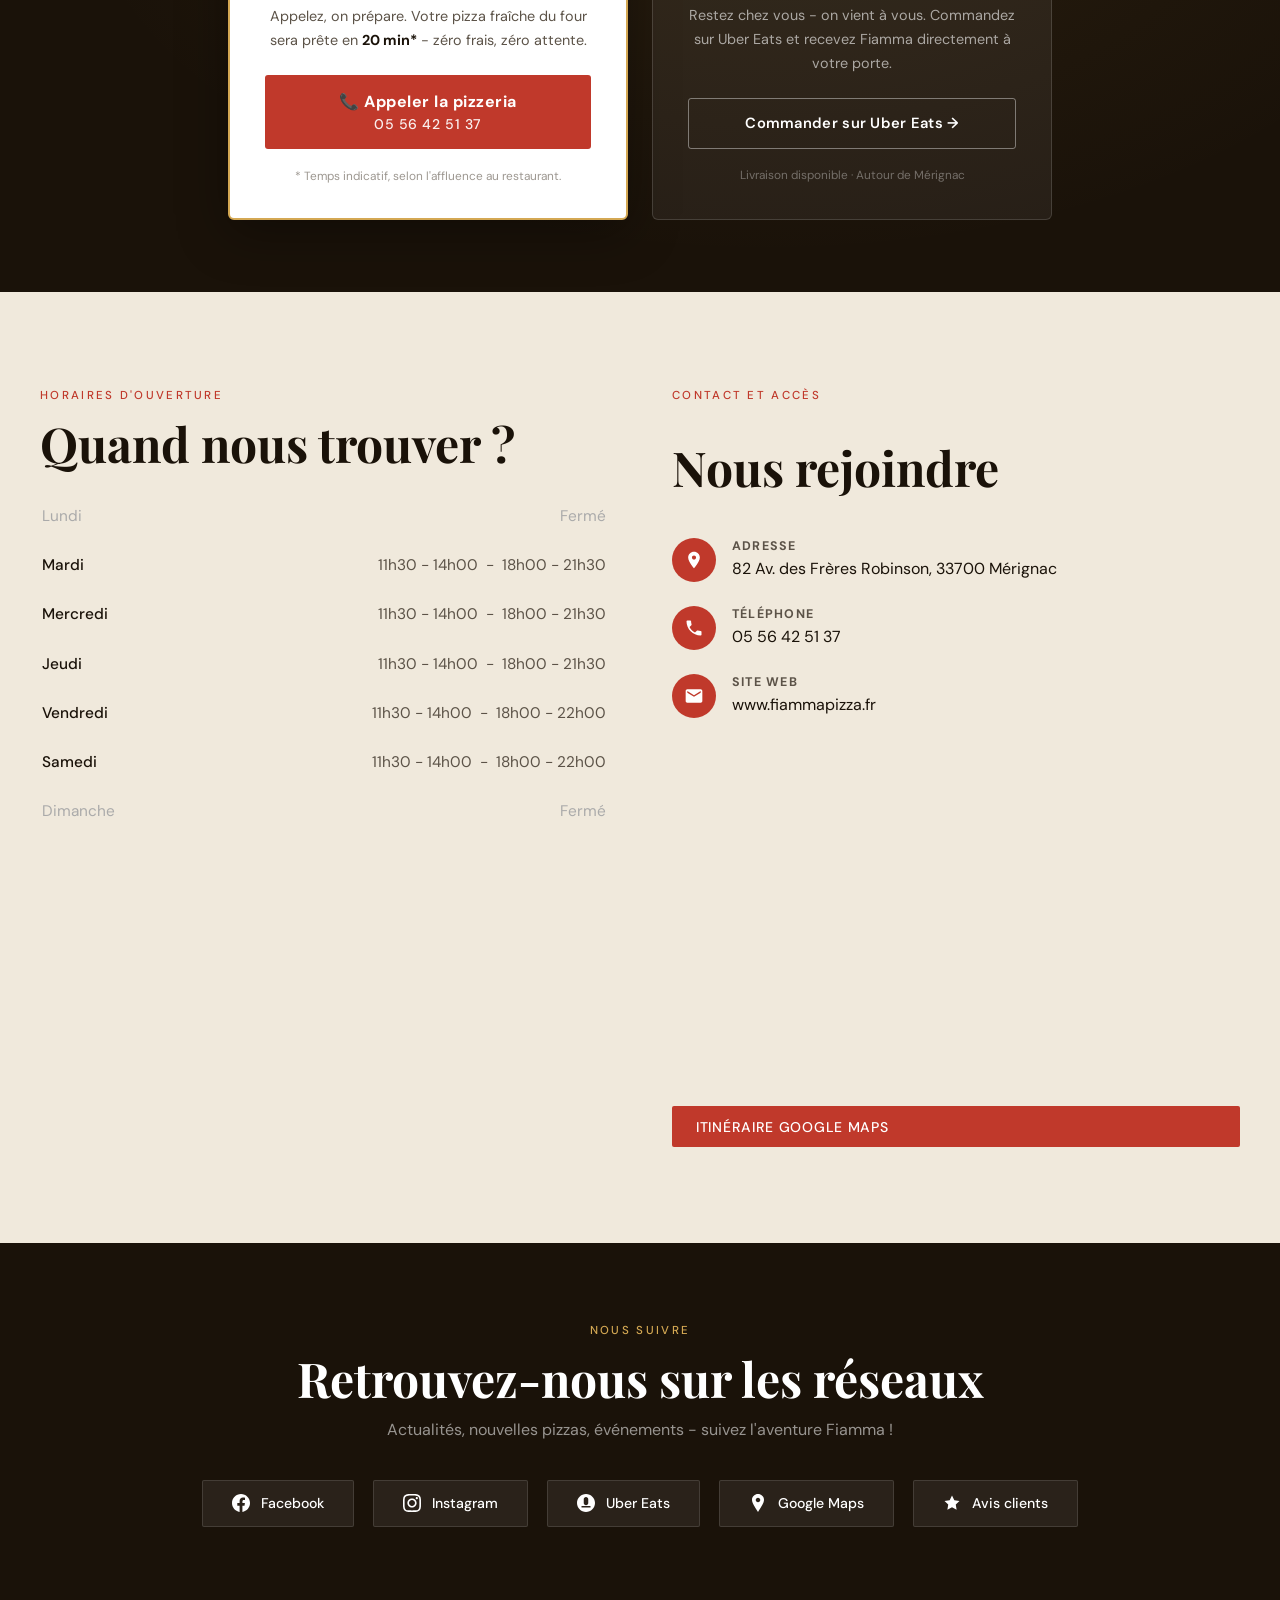
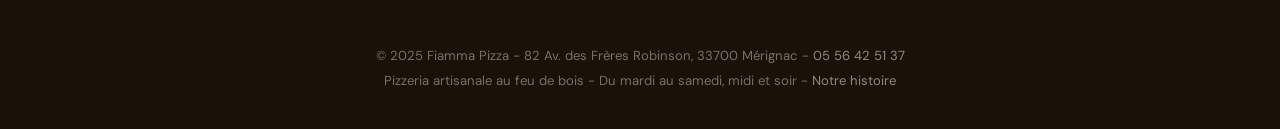
==== commit 8a174d51: "Add small hero logo above location badge" ====
--- a/index.html
+++ b/index.html
@@ -94,6 +94,7 @@
   <div class="hero-dots"></div>
 
   <div class="hero-content">
+    <img src="images/LOGOFIAMMApizza.png" alt="Fiamma Pizza" class="hero-mini-logo" loading="eager" decoding="async"/>
     <span class="hero-badge">Mérignac - Bordeaux</span>
     <h1>L'art de la pizza<br/><em>au feu de bois</em></h1>
     <p>Pizzas napolitaines, produits frais et four à bois traditionnel. Une expérience authentique dans un cadre chaleureux et familial.</p>
--- a/css/style.css
+++ b/css/style.css
@@ -194,6 +194,14 @@
   animation: fadeUp 1s ease both;
 }
 
+.hero-mini-logo {
+  display: block;
+  width: clamp(90px, 14vw, 140px);
+  height: auto;
+  margin: 0 auto 1rem;
+  filter: drop-shadow(0 4px 16px rgba(0, 0, 0, 0.35));
+}
+
 .hero-badge {
   display: inline-block;
   background: var(--rouge);
@@ -1046,6 +1054,7 @@
   font-weight: 500;
   letter-spacing: 0.04em;
   opacity: 0.92;
+  white-space: nowrap;
 }
 
 .btn-commander-restaurant:hover {
@@ -1237,6 +1246,11 @@
     padding: 3.5rem 1.5rem 3rem;
   }
 
+  .btn-commander-subline {
+    font-size: 0.82rem;
+    letter-spacing: 0.02em;
+  }
+
   .boissons-grid {
     grid-template-columns: 1fr;
   }
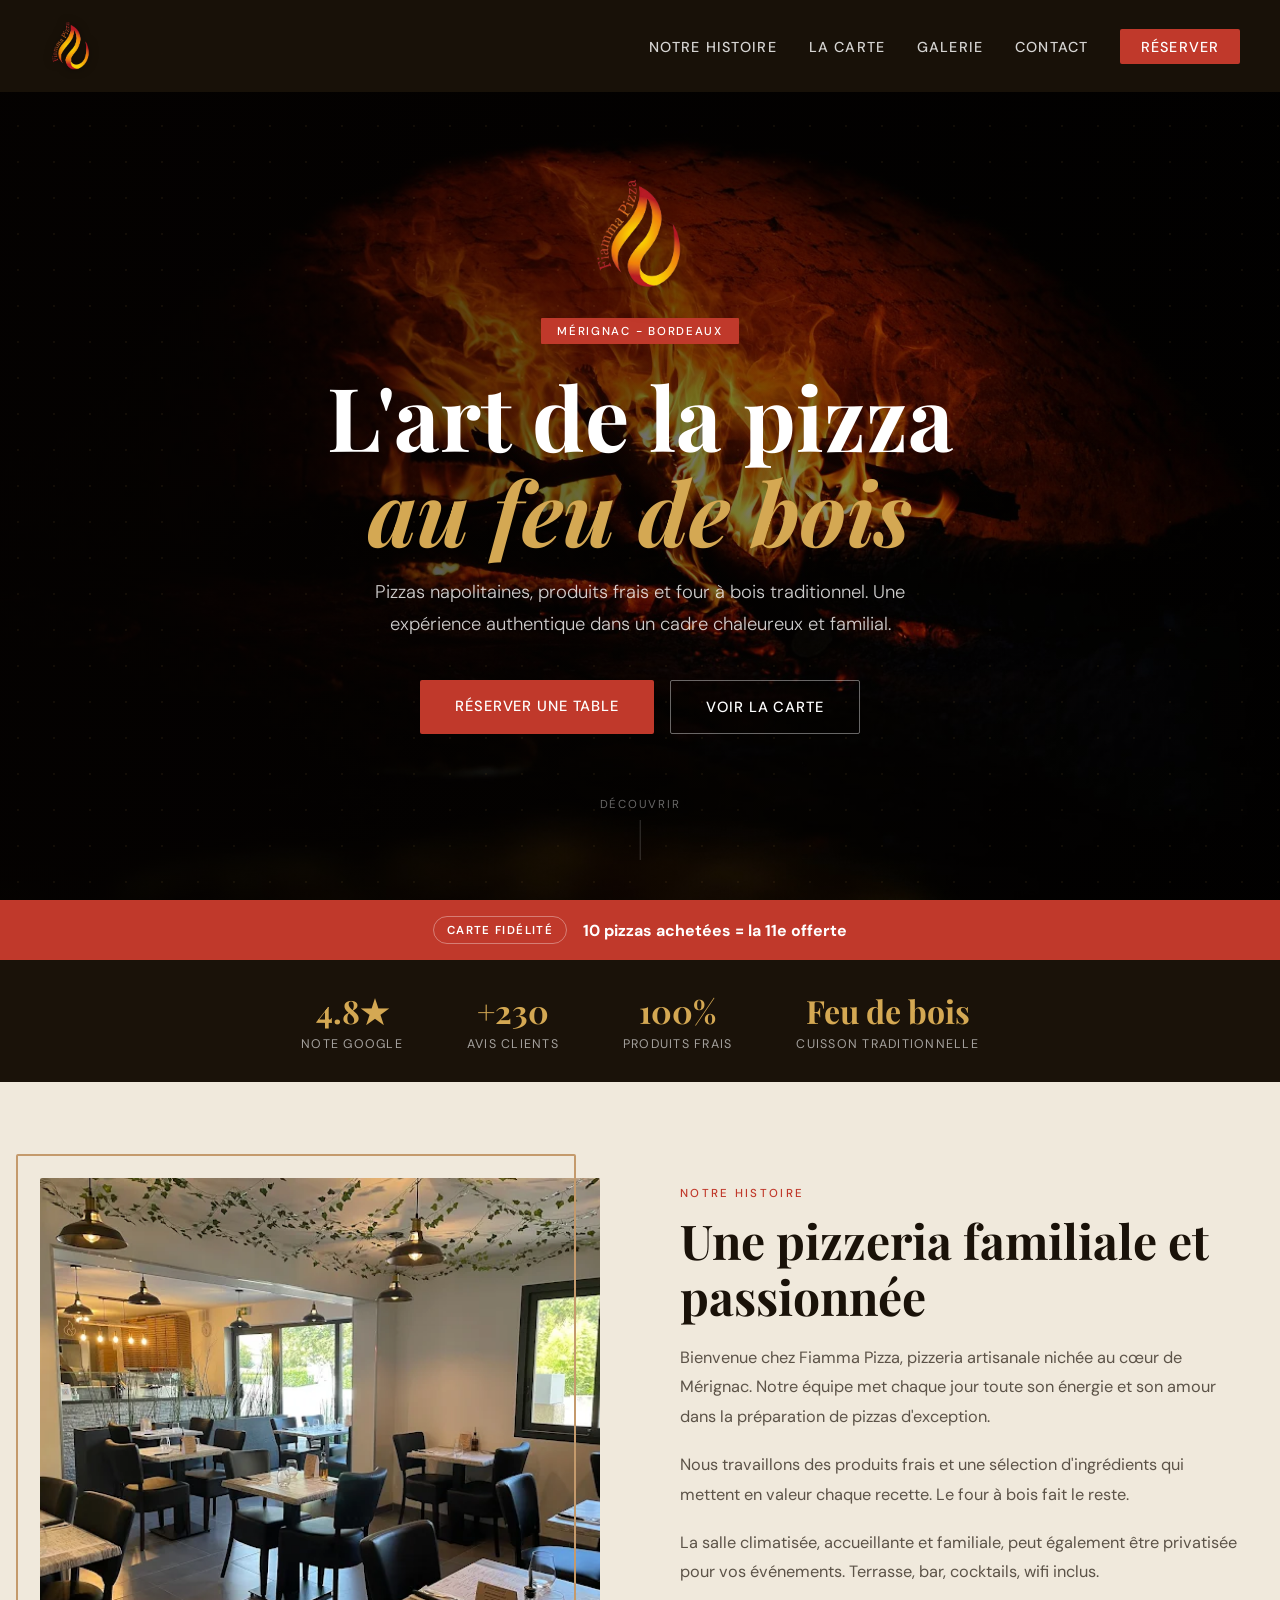
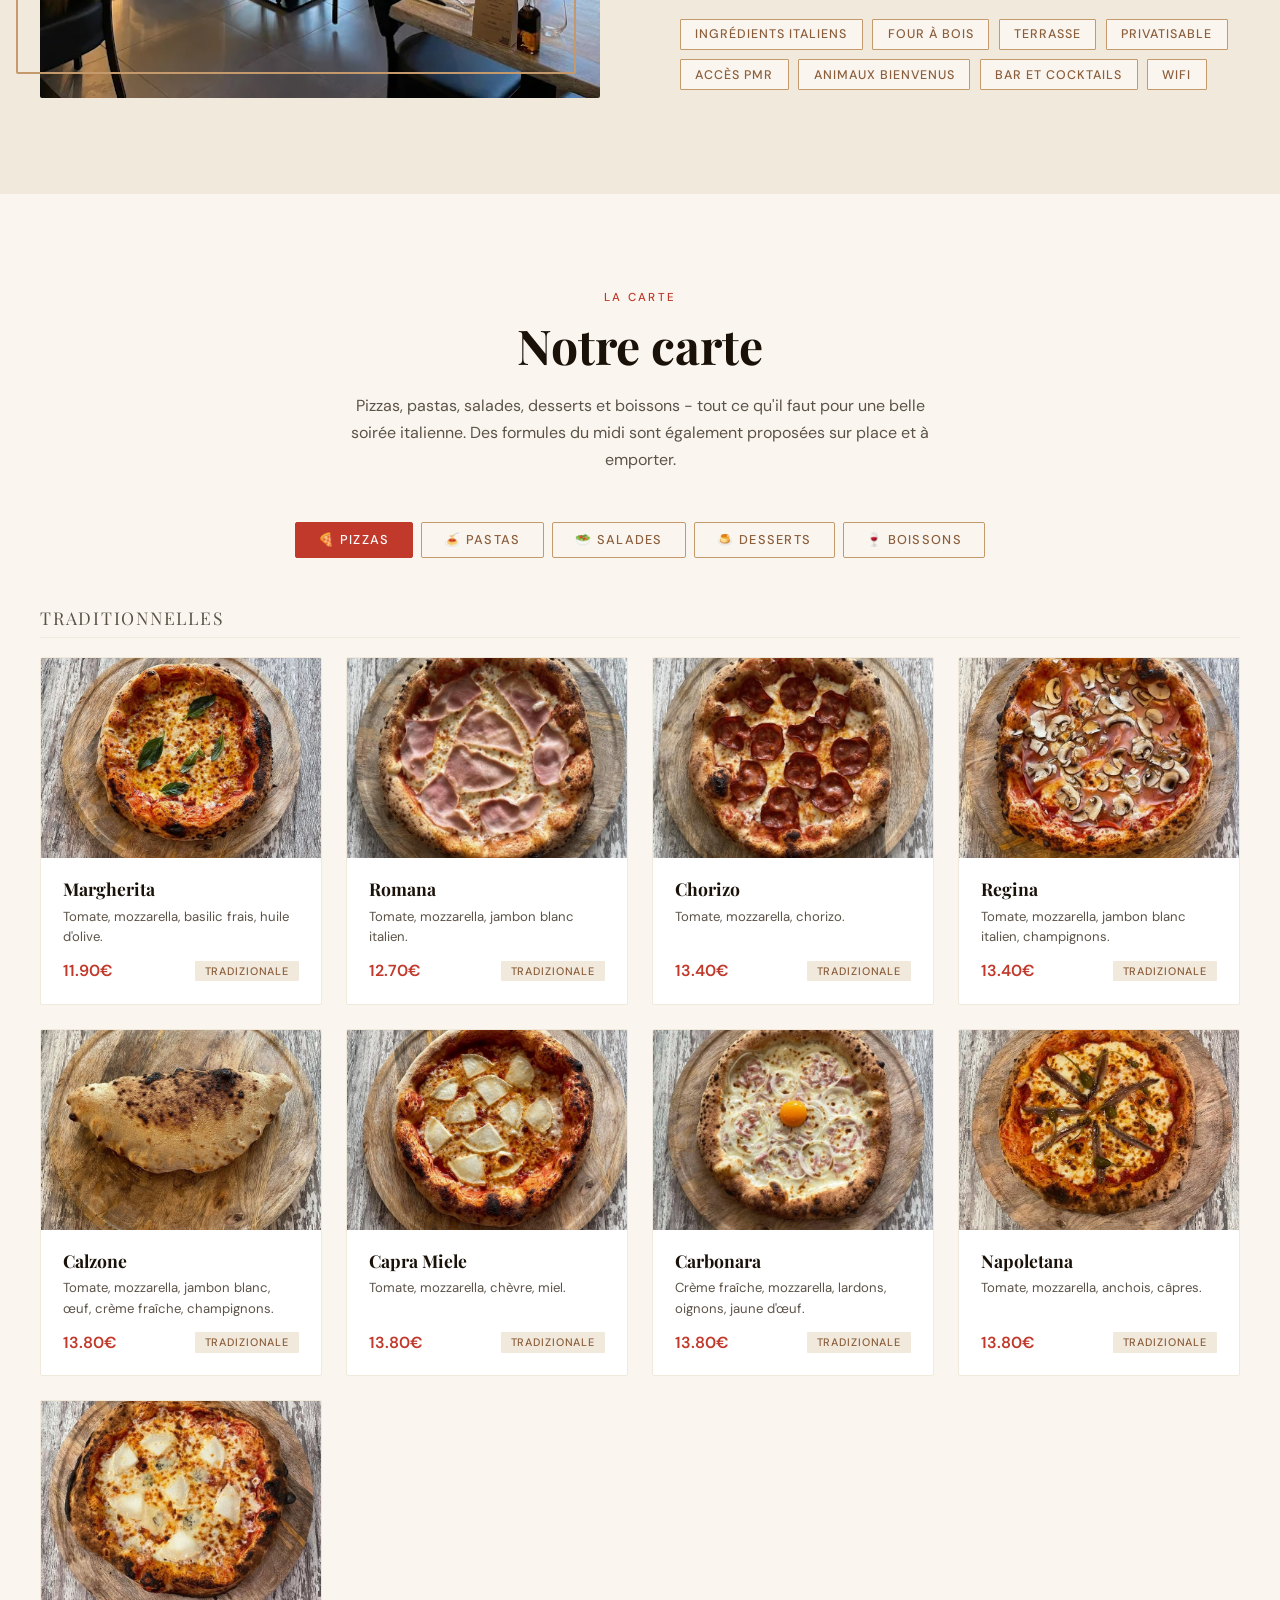
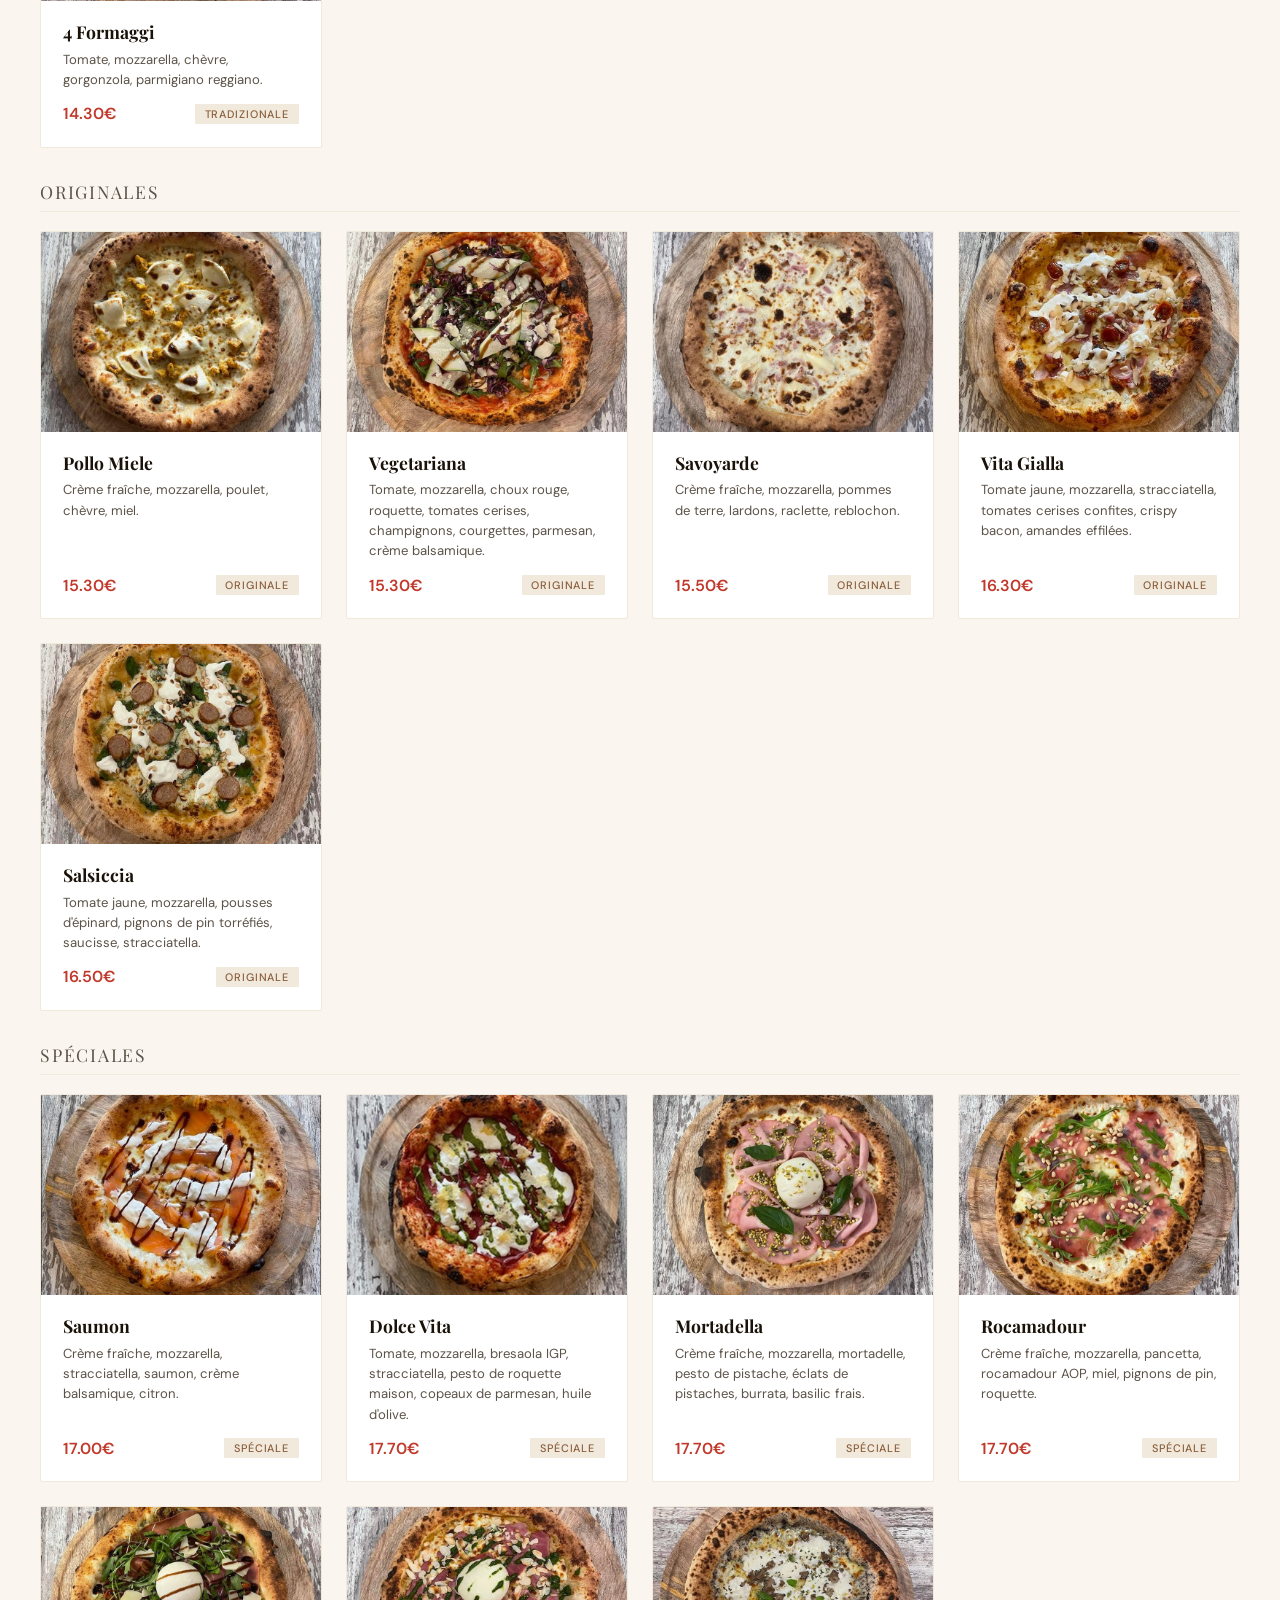
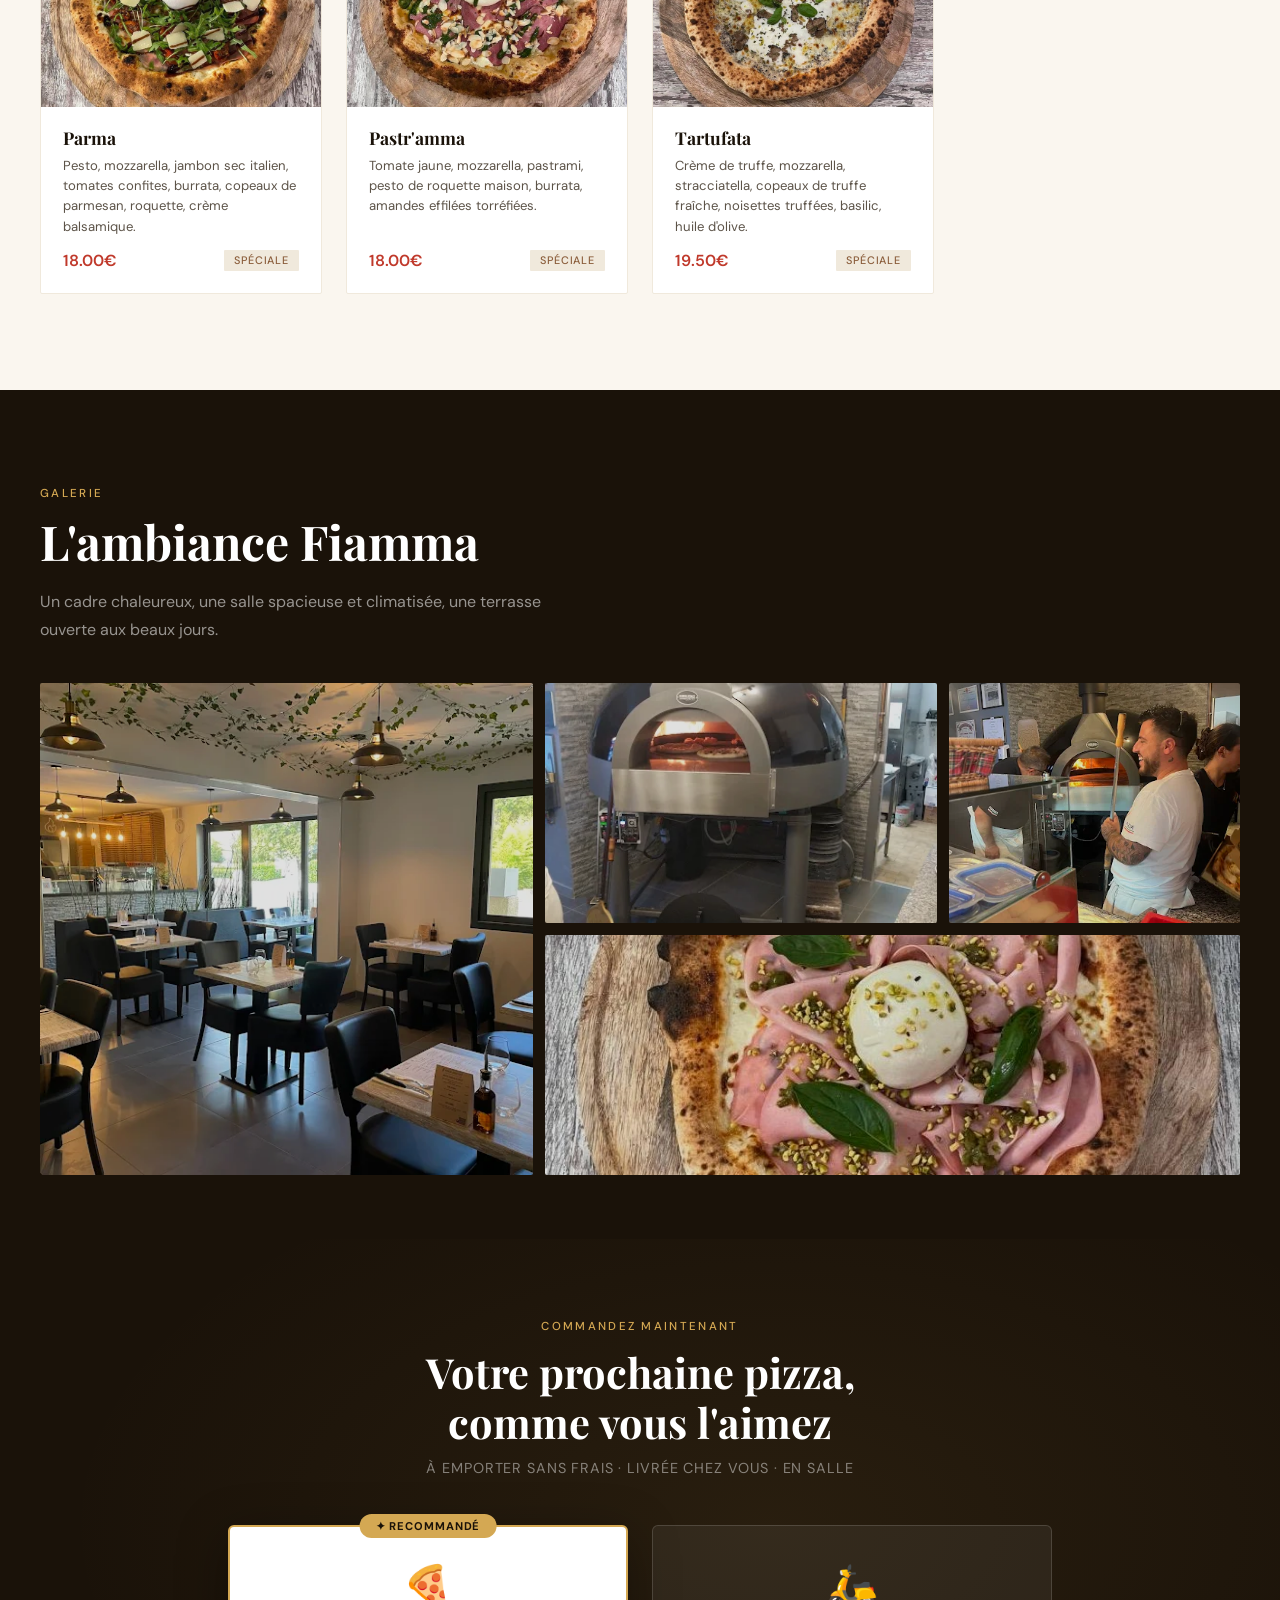
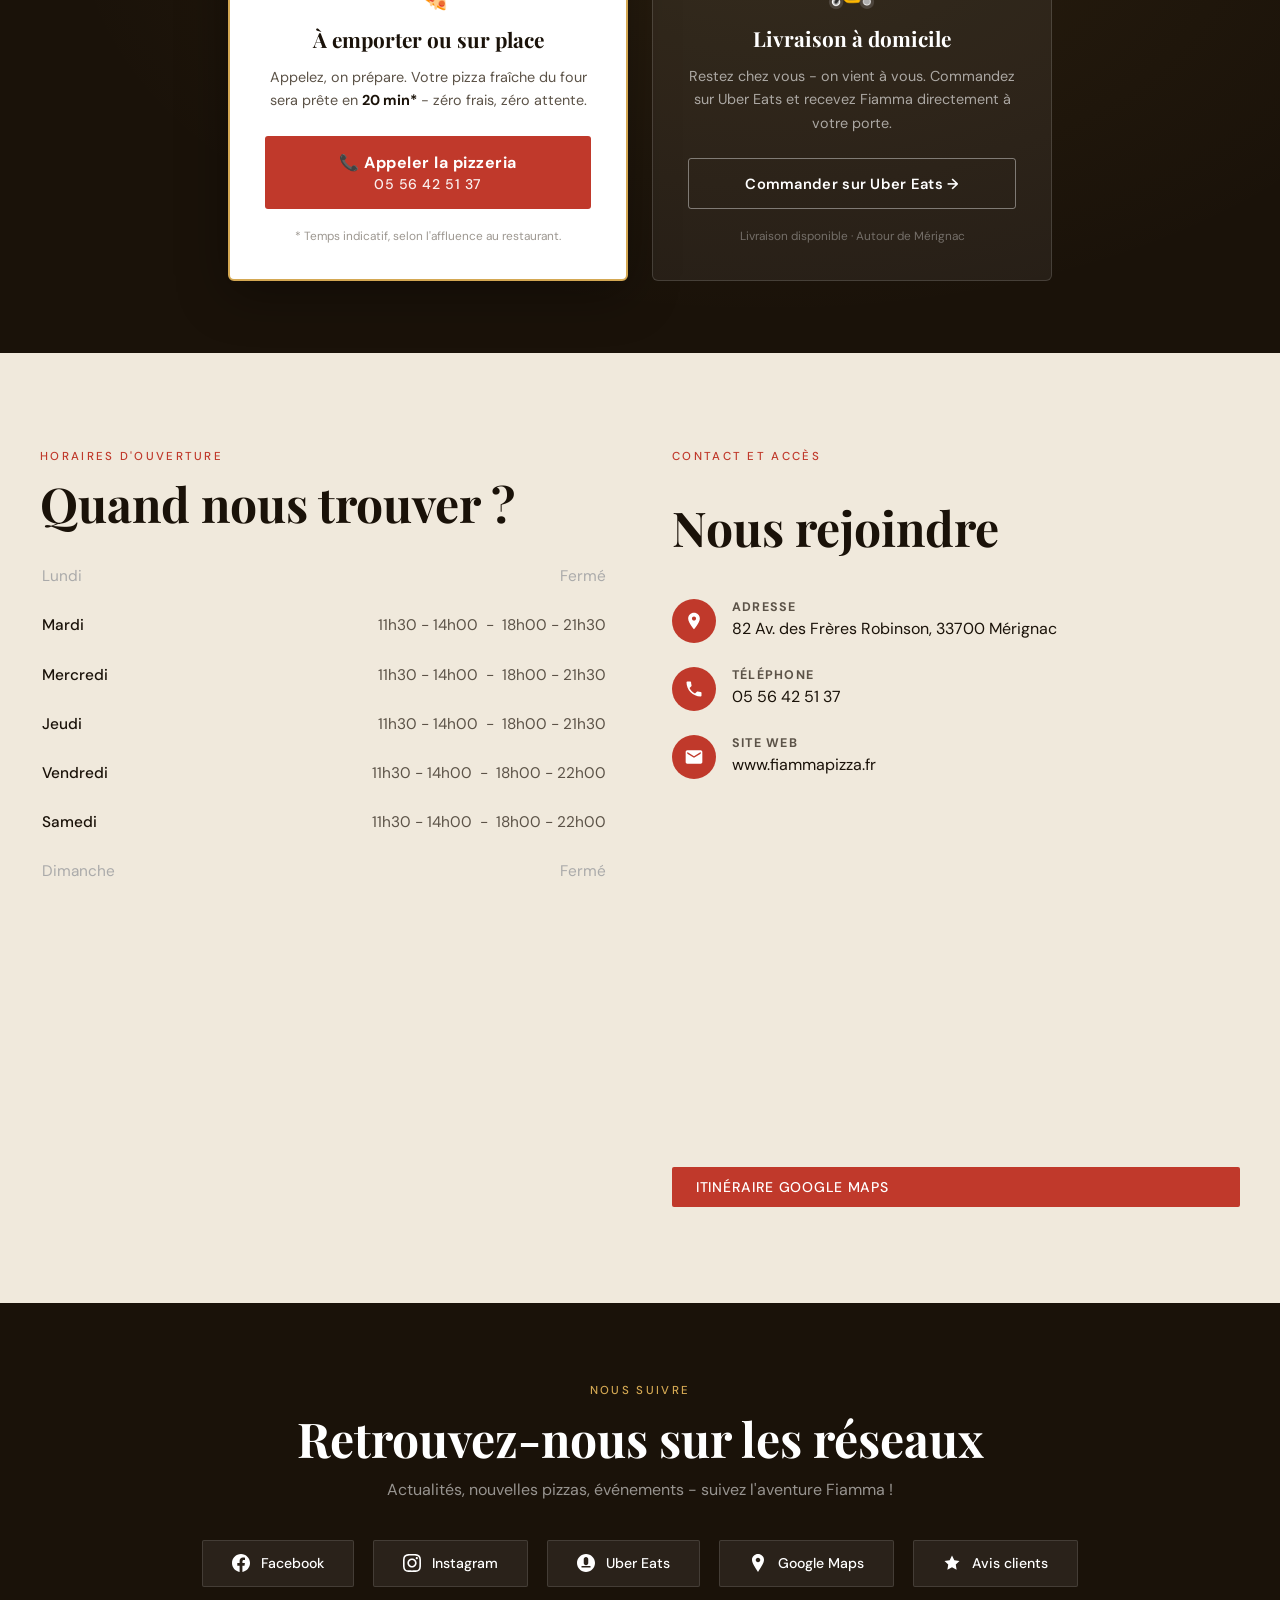
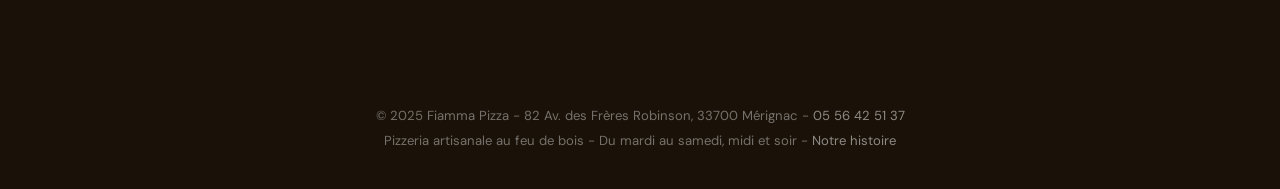
==== commit 49c95315: "Add loyalty strip for 11th pizza offer" ====
--- a/index.html
+++ b/index.html
@@ -106,6 +106,13 @@
   <div class="hero-scroll">Découvrir</div>
 </section>
 
+<section class="loyalty-strip">
+  <div class="container loyalty-strip-inner">
+    <span class="loyalty-label">Carte fidélité</span>
+    <p><strong>10 pizzas achetées = la 11e offerte</strong></p>
+  </div>
+</section>
+
 <div class="stats-strip">
   <div class="stat-item"><strong>4.8&#9733;</strong><span>Note Google</span></div>
   <div class="stat-item"><strong>+230</strong><span>Avis clients</span></div>
--- a/css/style.css
+++ b/css/style.css
@@ -304,6 +304,41 @@
   width: 1px;
   height: 40px;
   background: rgba(255, 255, 255, 0.2);
+}
+
+/* ========================================
+   LOYALTY
+   ======================================== */
+.loyalty-strip {
+  background: var(--rouge);
+  color: white;
+  padding: 1rem 1.5rem;
+}
+
+.loyalty-strip-inner {
+  display: flex;
+  align-items: center;
+  justify-content: center;
+  gap: 1rem;
+  flex-wrap: wrap;
+  text-align: center;
+}
+
+.loyalty-label {
+  display: inline-block;
+  padding: 0.35rem 0.8rem;
+  border: 1px solid rgba(255, 255, 255, 0.35);
+  border-radius: 999px;
+  font-size: 0.72rem;
+  font-weight: 600;
+  letter-spacing: 0.12em;
+  text-transform: uppercase;
+}
+
+.loyalty-strip p {
+  margin: 0;
+  font-size: 1rem;
+  color: white;
 }
 
 /* ========================================
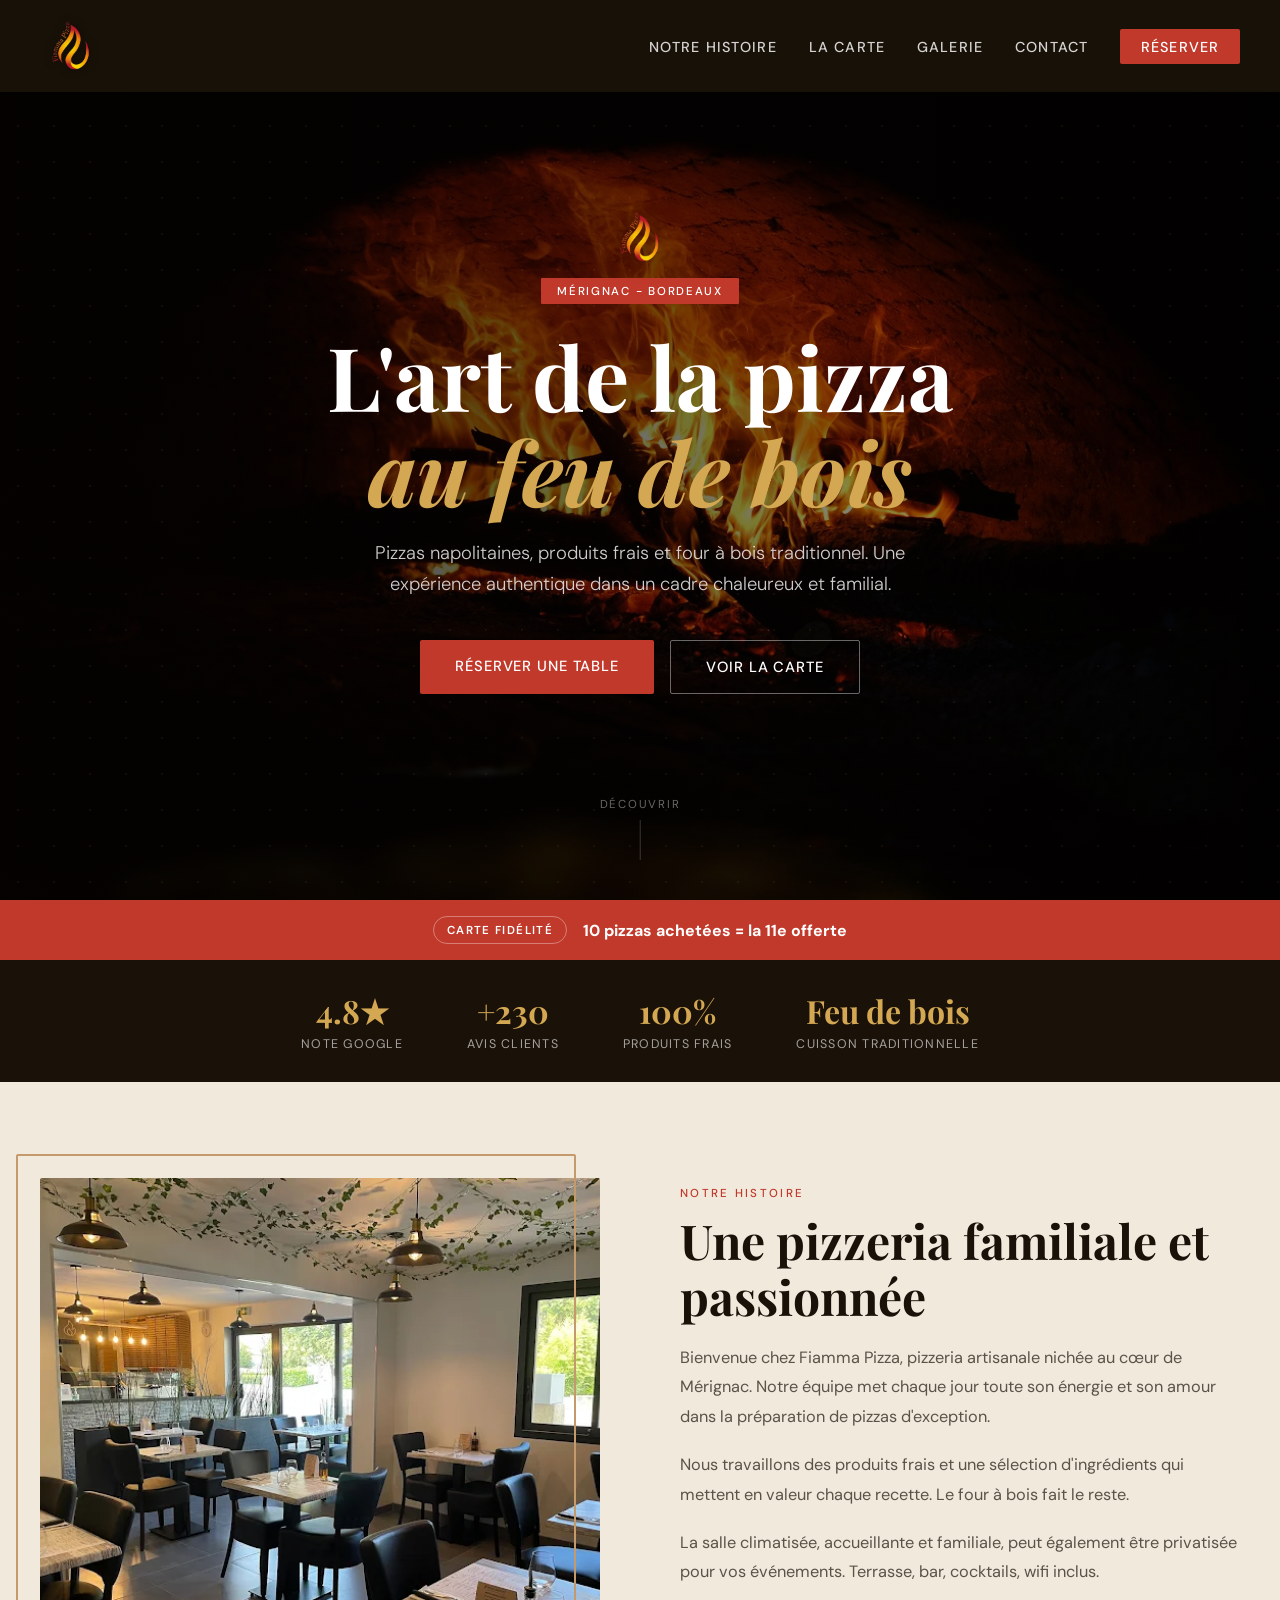
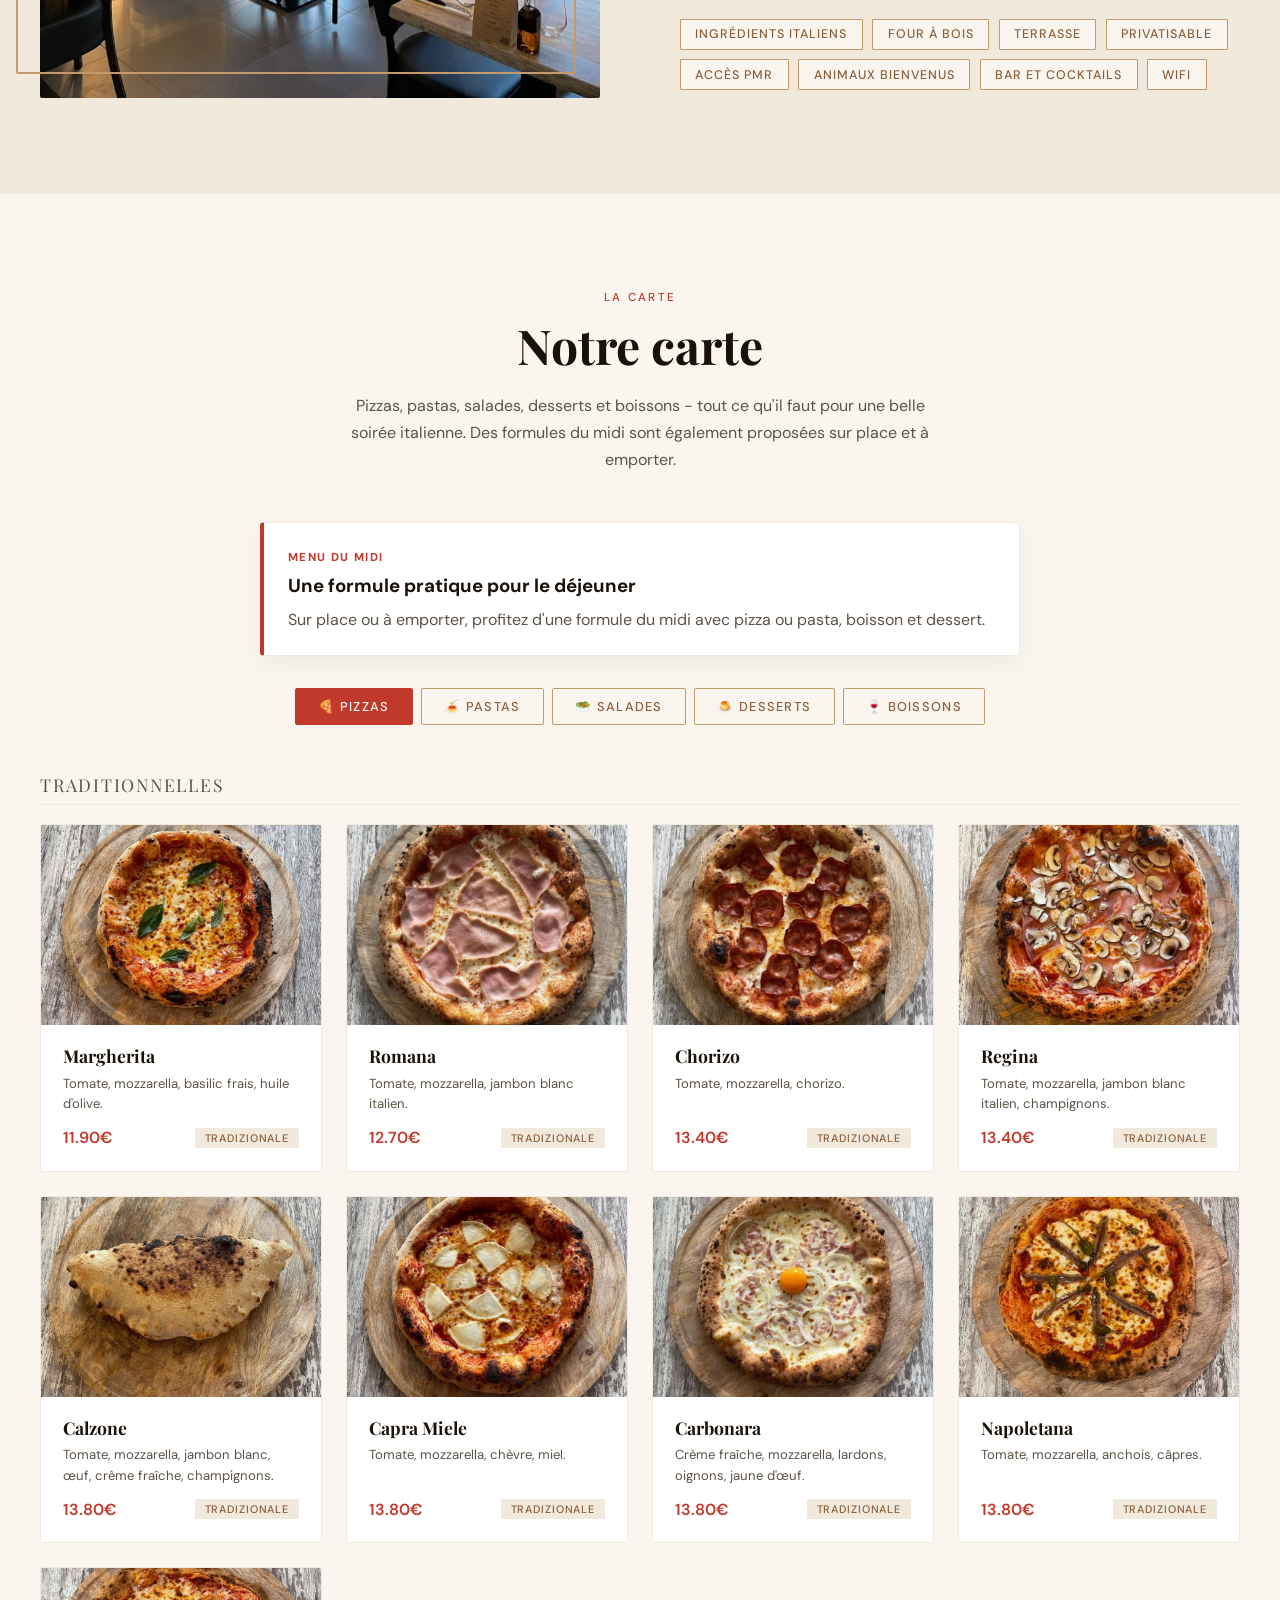
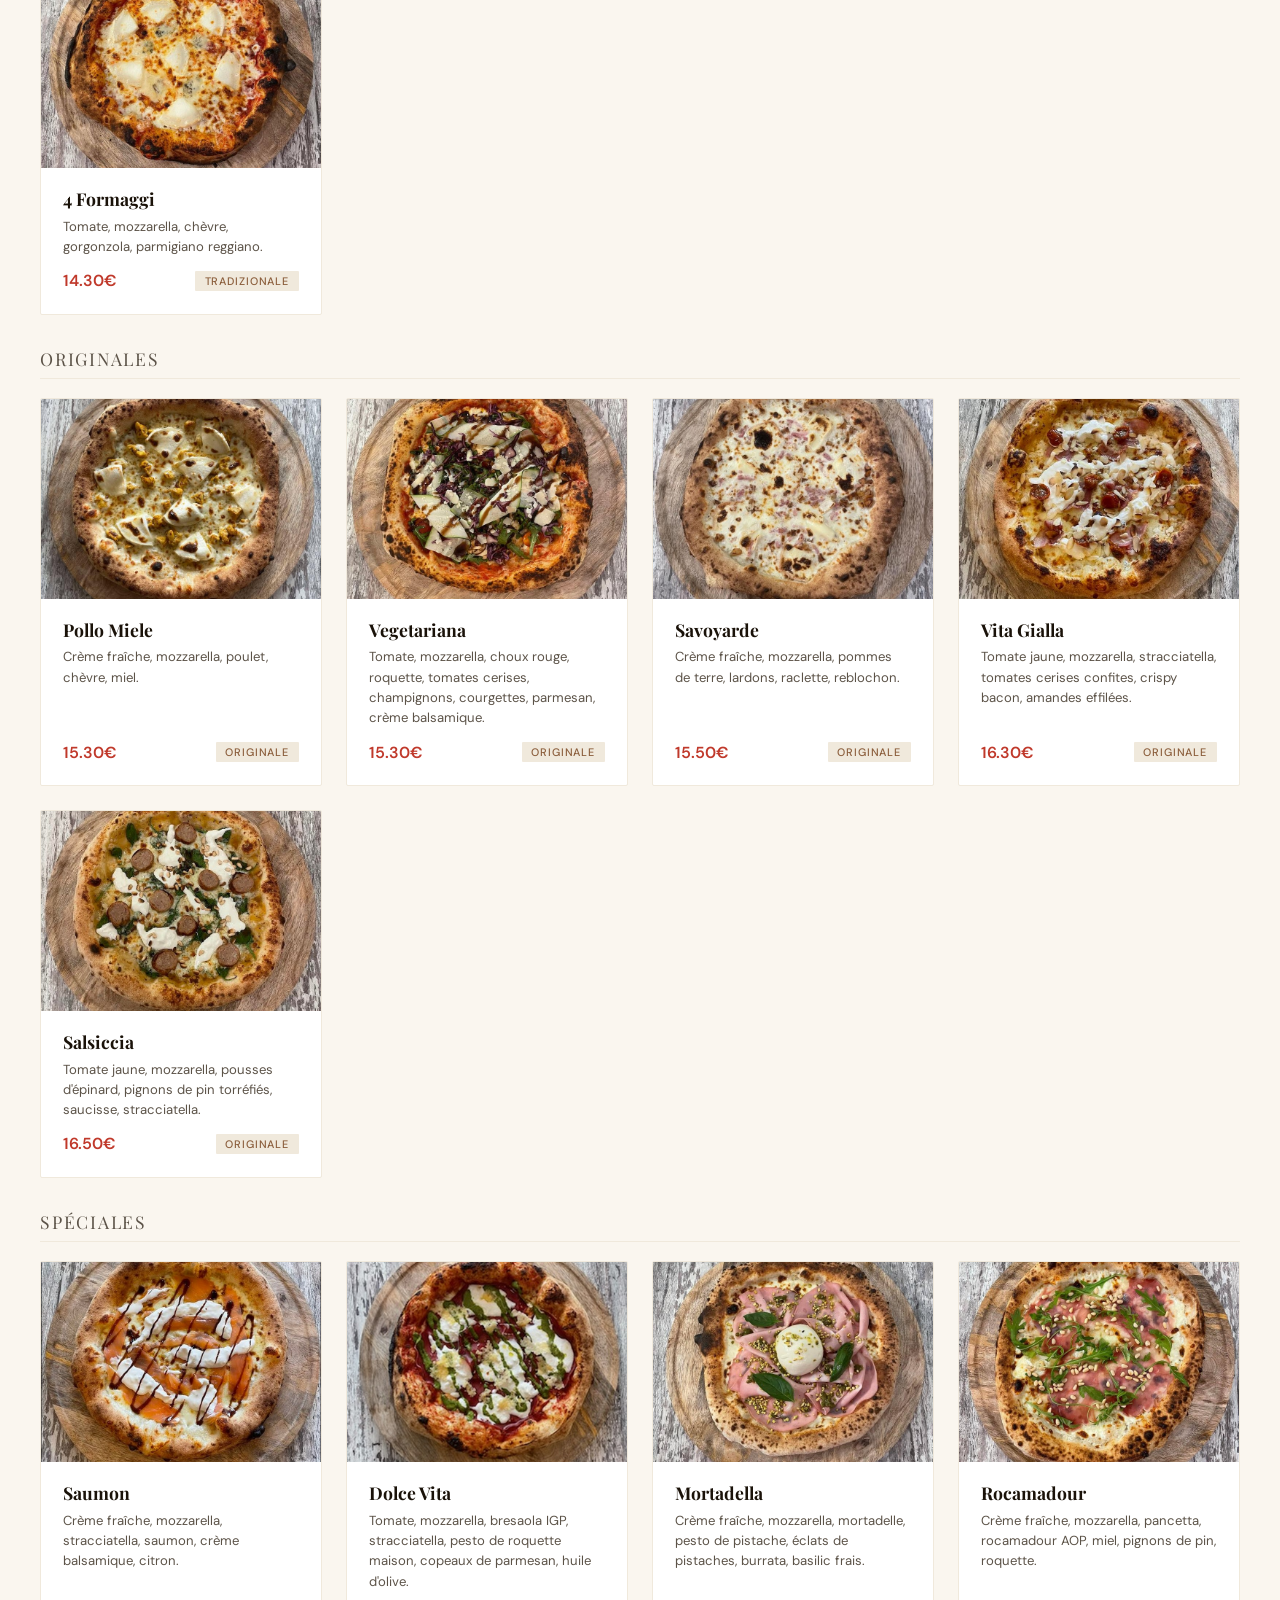
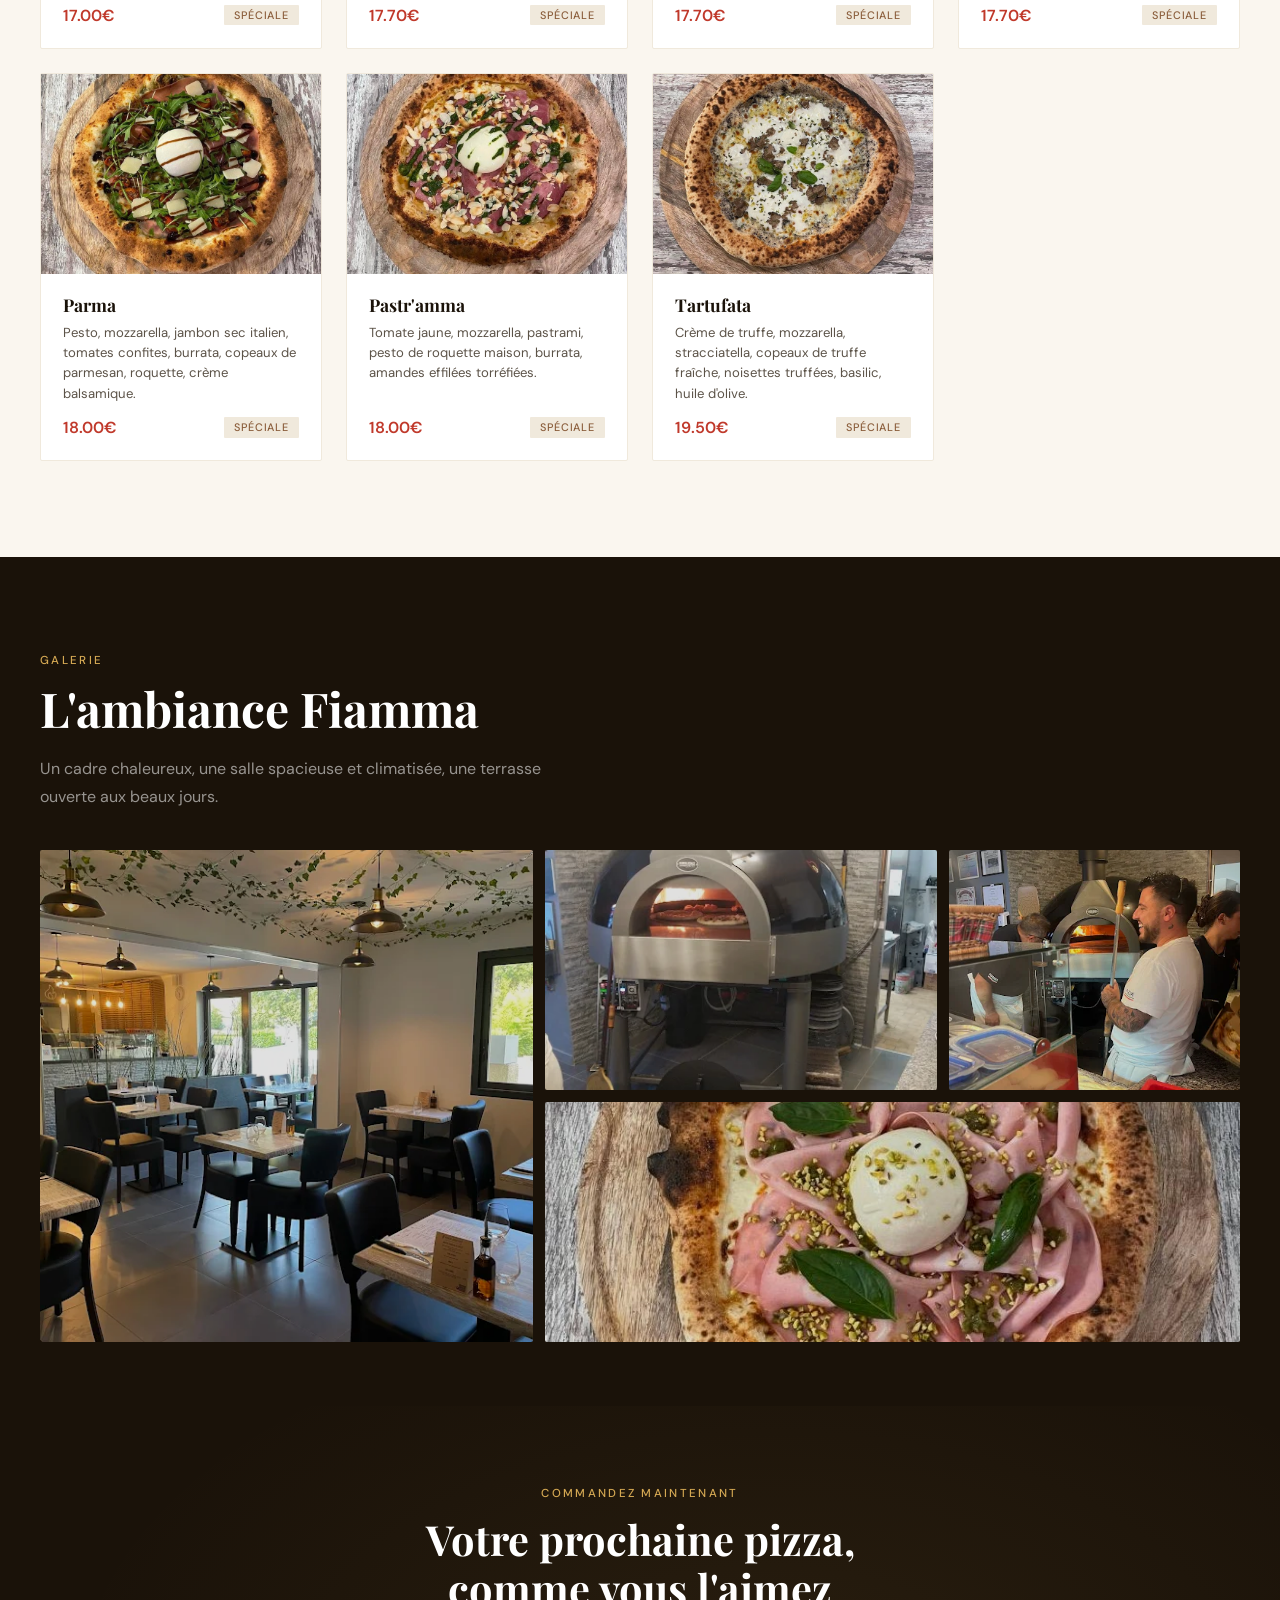
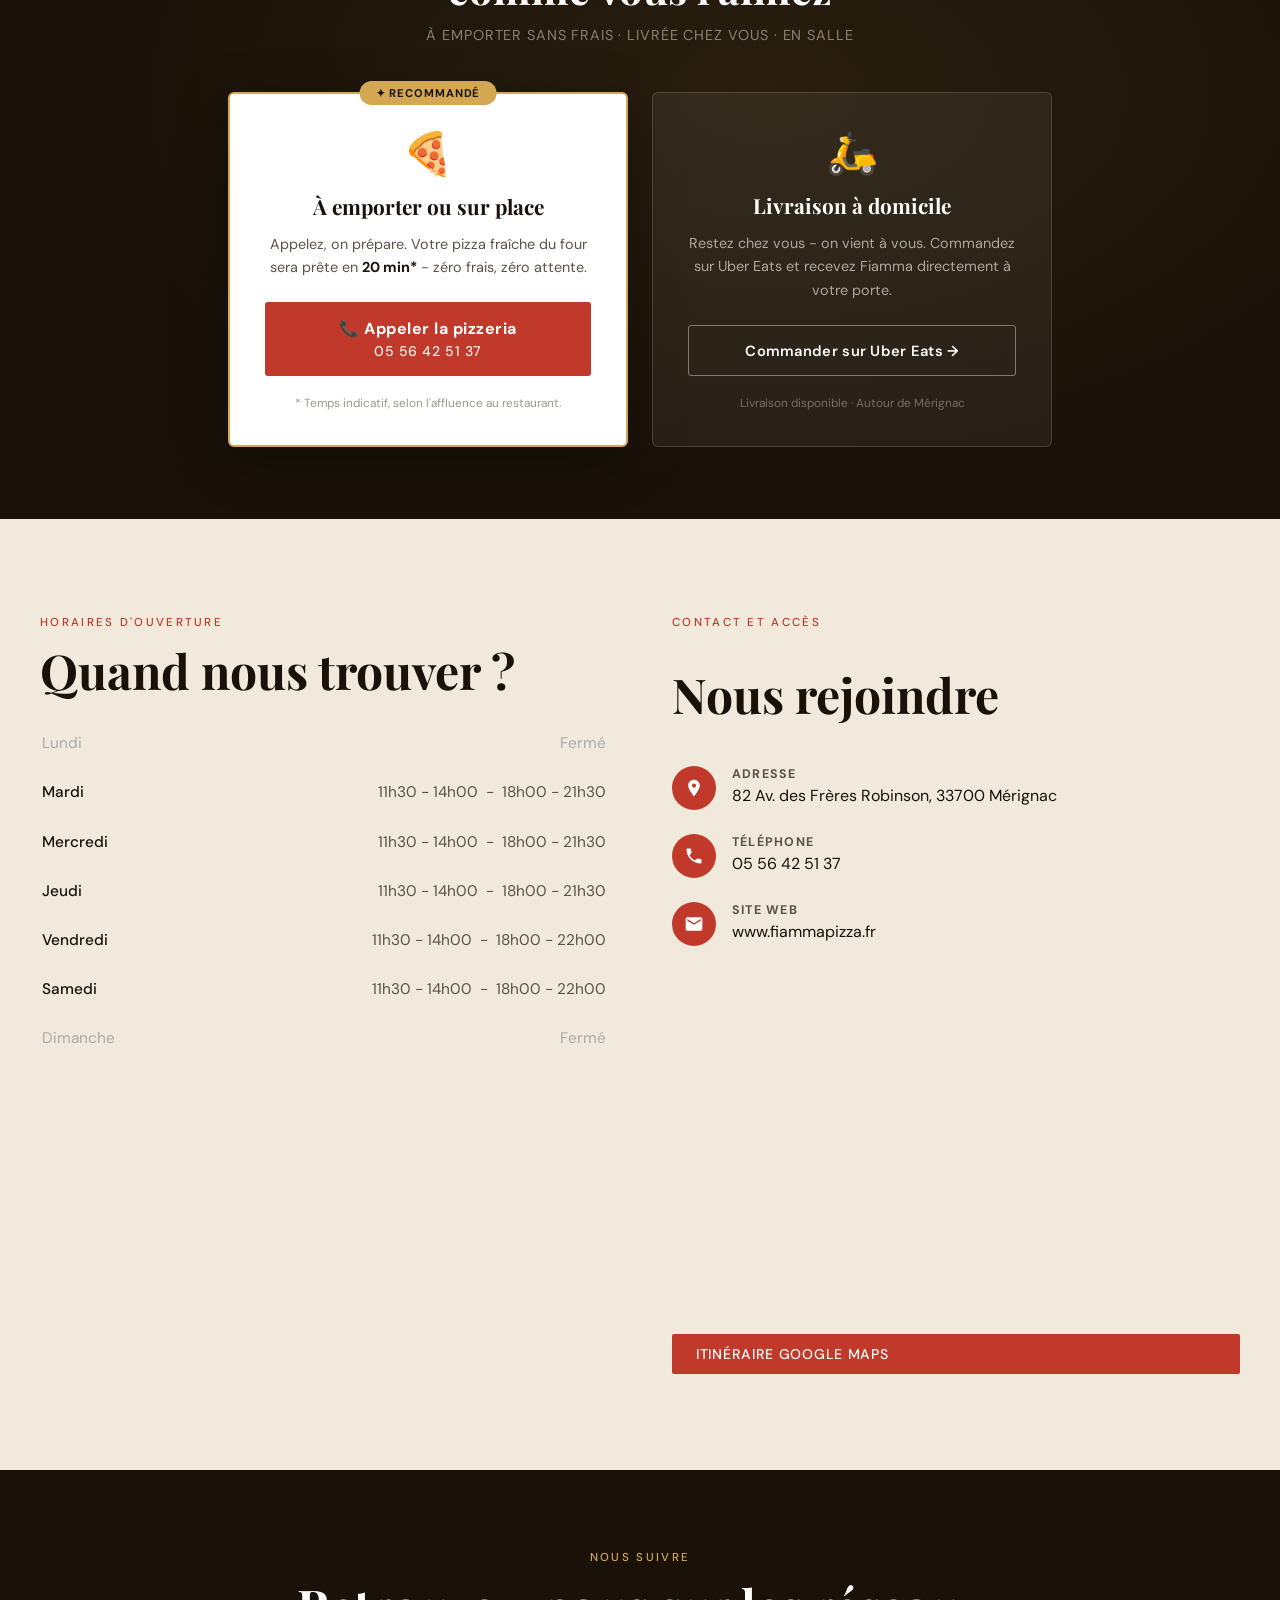
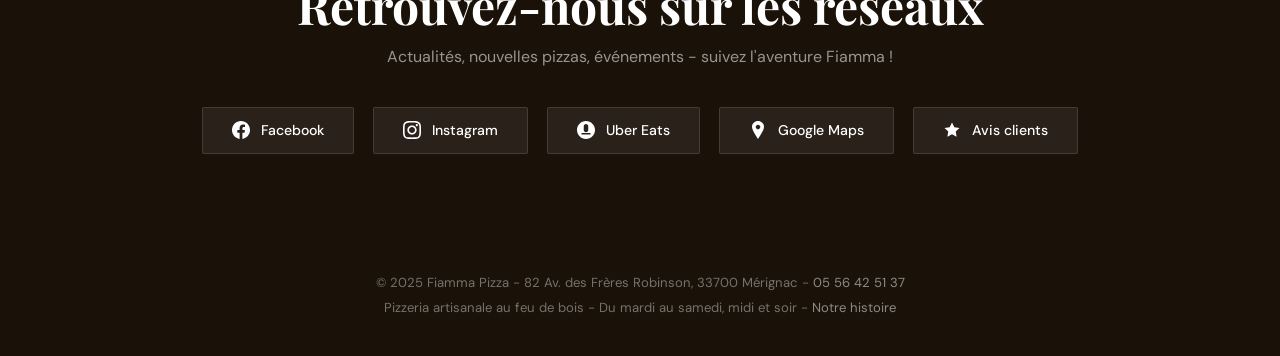
==== commit 021a76b2: "Add dedicated lunch menu block" ====
--- a/index.html
+++ b/index.html
@@ -156,6 +156,12 @@
       <p>Pizzas, pastas, salades, desserts et boissons - tout ce qu'il faut pour une belle soirée italienne. Des formules du midi sont également proposées sur place et à emporter.</p>
     </div>
 
+    <div class="lunch-box reveal">
+      <span class="lunch-box-label">Menu du midi</span>
+      <h3>Une formule pratique pour le déjeuner</h3>
+      <p>Sur place ou à emporter, profitez d'une formule du midi avec pizza ou pasta, boisson et dessert.</p>
+    </div>
+
     <div class="menu-tabs reveal">
       <button class="menu-tab active" data-cat="pizzas">🍕 Pizzas</button>
       <button class="menu-tab" data-cat="pastas">🍝 Pastas</button>
--- a/css/style.css
+++ b/css/style.css
@@ -196,10 +196,10 @@
 
 .hero-mini-logo {
   display: block;
-  width: clamp(90px, 14vw, 140px);
+  width: clamp(42px, 6vw, 64px);
   height: auto;
-  margin: 0 auto 1rem;
-  filter: drop-shadow(0 4px 16px rgba(0, 0, 0, 0.35));
+  margin: 0 auto 0.65rem;
+  filter: drop-shadow(0 3px 10px rgba(0, 0, 0, 0.28));
 }
 
 .hero-badge {
@@ -479,6 +479,37 @@
 }
 
 .menu-intro p {
+  color: var(--gris);
+  line-height: 1.7;
+}
+
+.lunch-box {
+  max-width: 760px;
+  margin: 0 auto 2rem;
+  padding: 1.4rem 1.5rem;
+  background: white;
+  border: 1px solid var(--creme-fonce);
+  border-left: 4px solid var(--rouge);
+  border-radius: 4px;
+  box-shadow: 0 8px 24px rgba(0,0,0,0.05);
+}
+
+.lunch-box-label {
+  display: inline-block;
+  margin-bottom: 0.5rem;
+  color: var(--rouge);
+  font-size: 0.72rem;
+  font-weight: 700;
+  letter-spacing: 0.12em;
+  text-transform: uppercase;
+}
+
+.lunch-box h3 {
+  margin-bottom: 0.5rem;
+}
+
+.lunch-box p {
+  margin: 0;
   color: var(--gris);
   line-height: 1.7;
 }
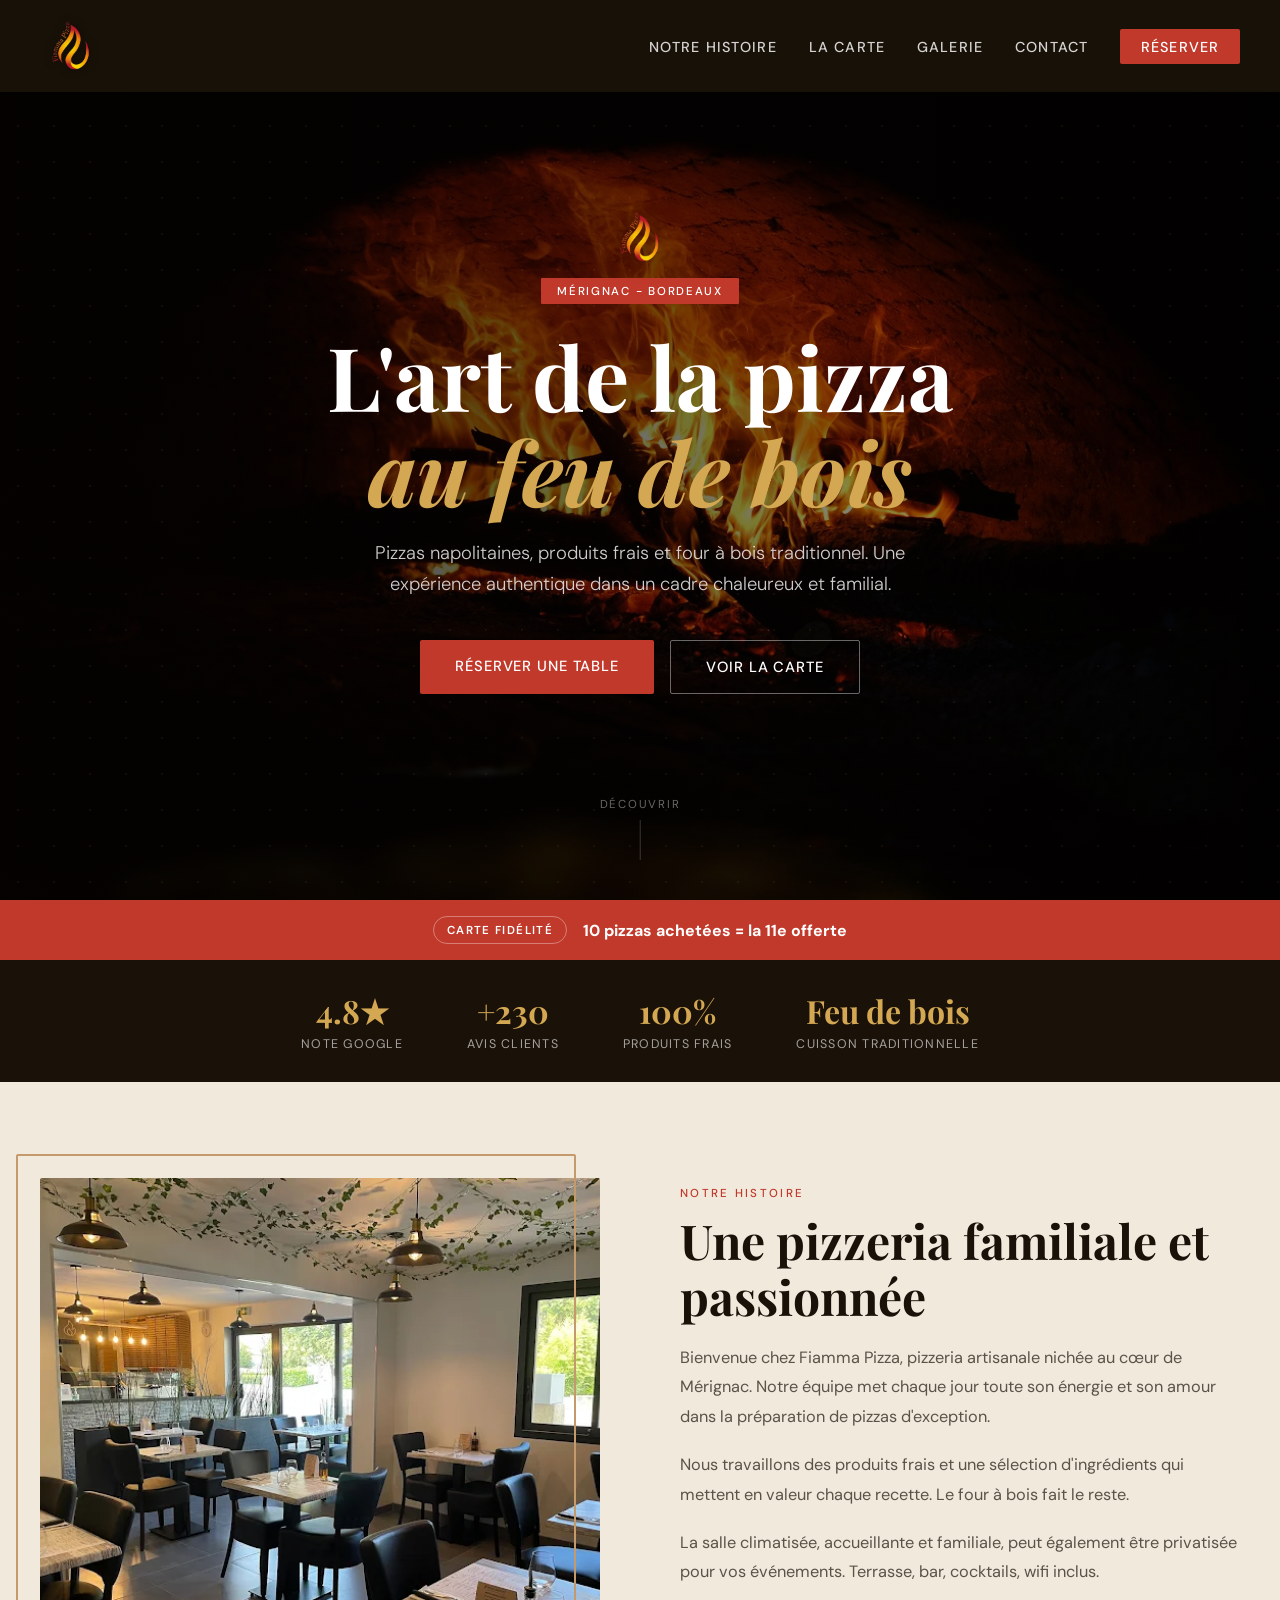
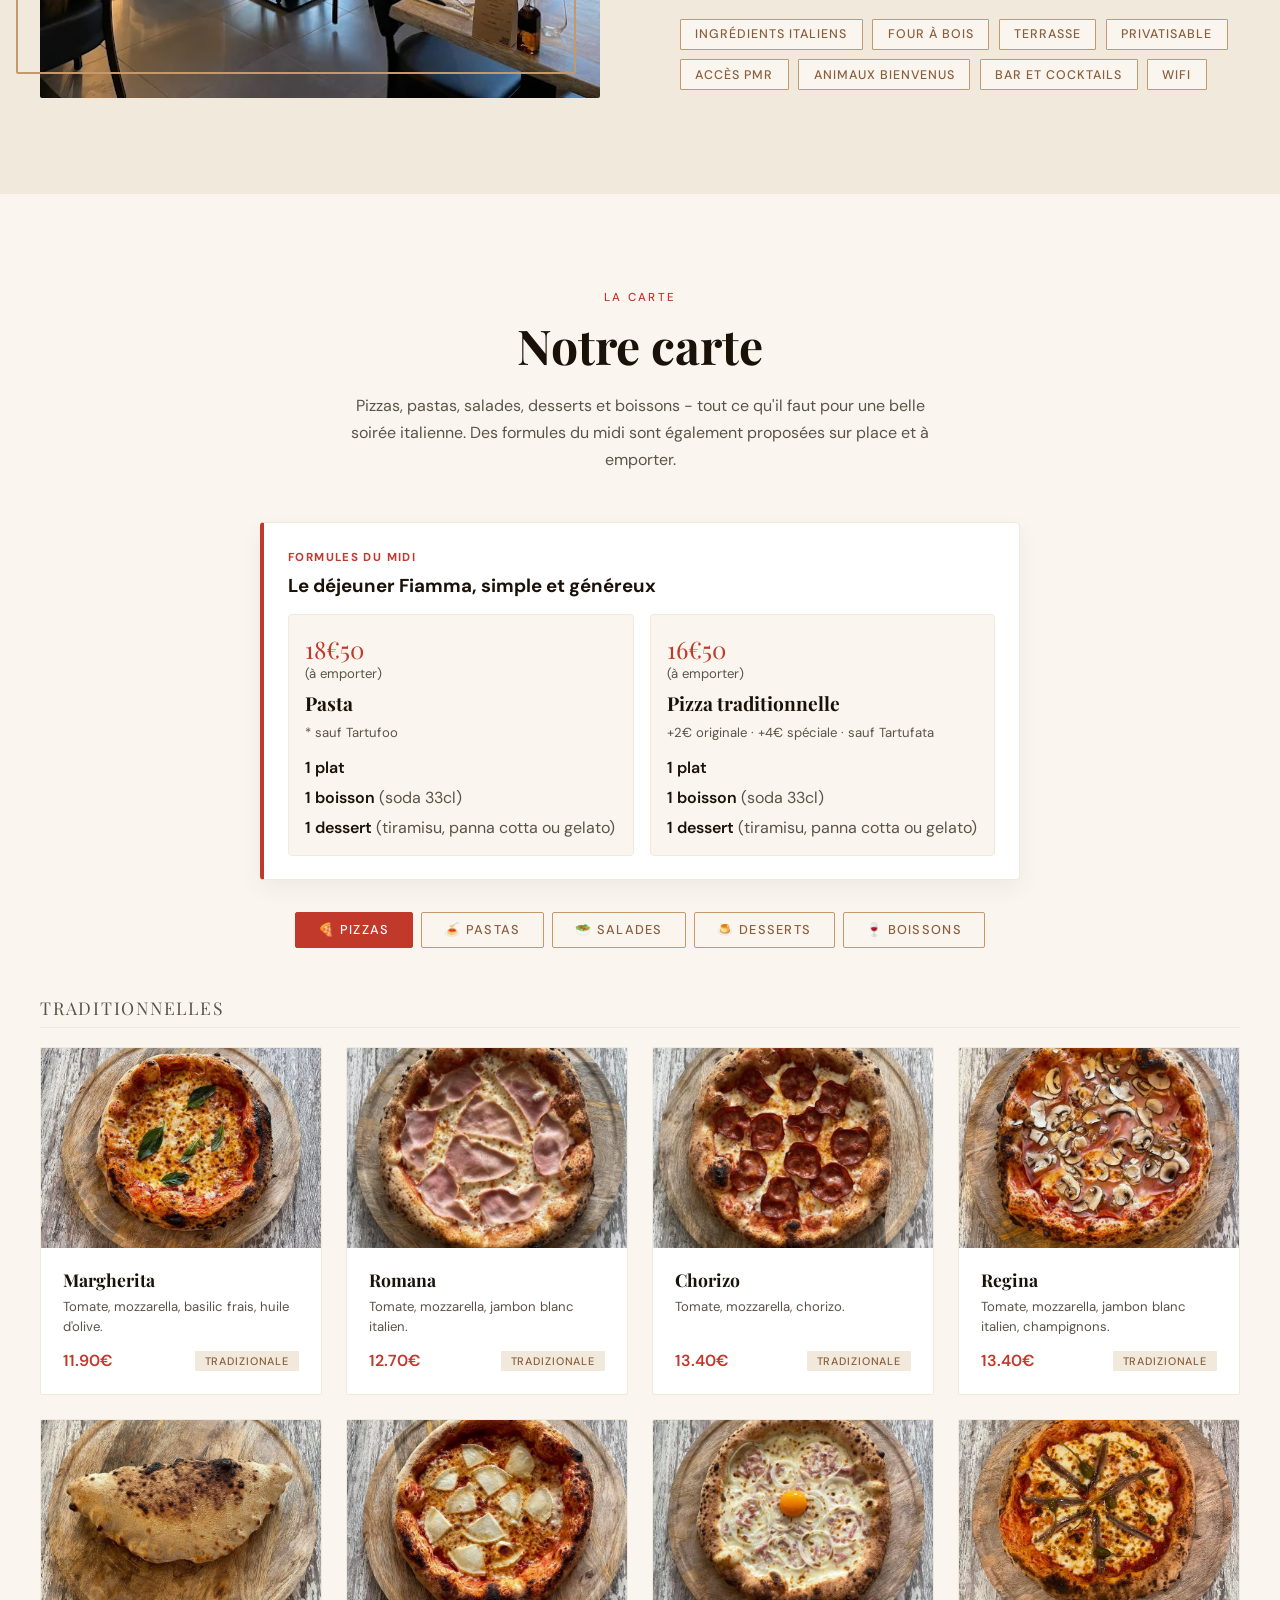
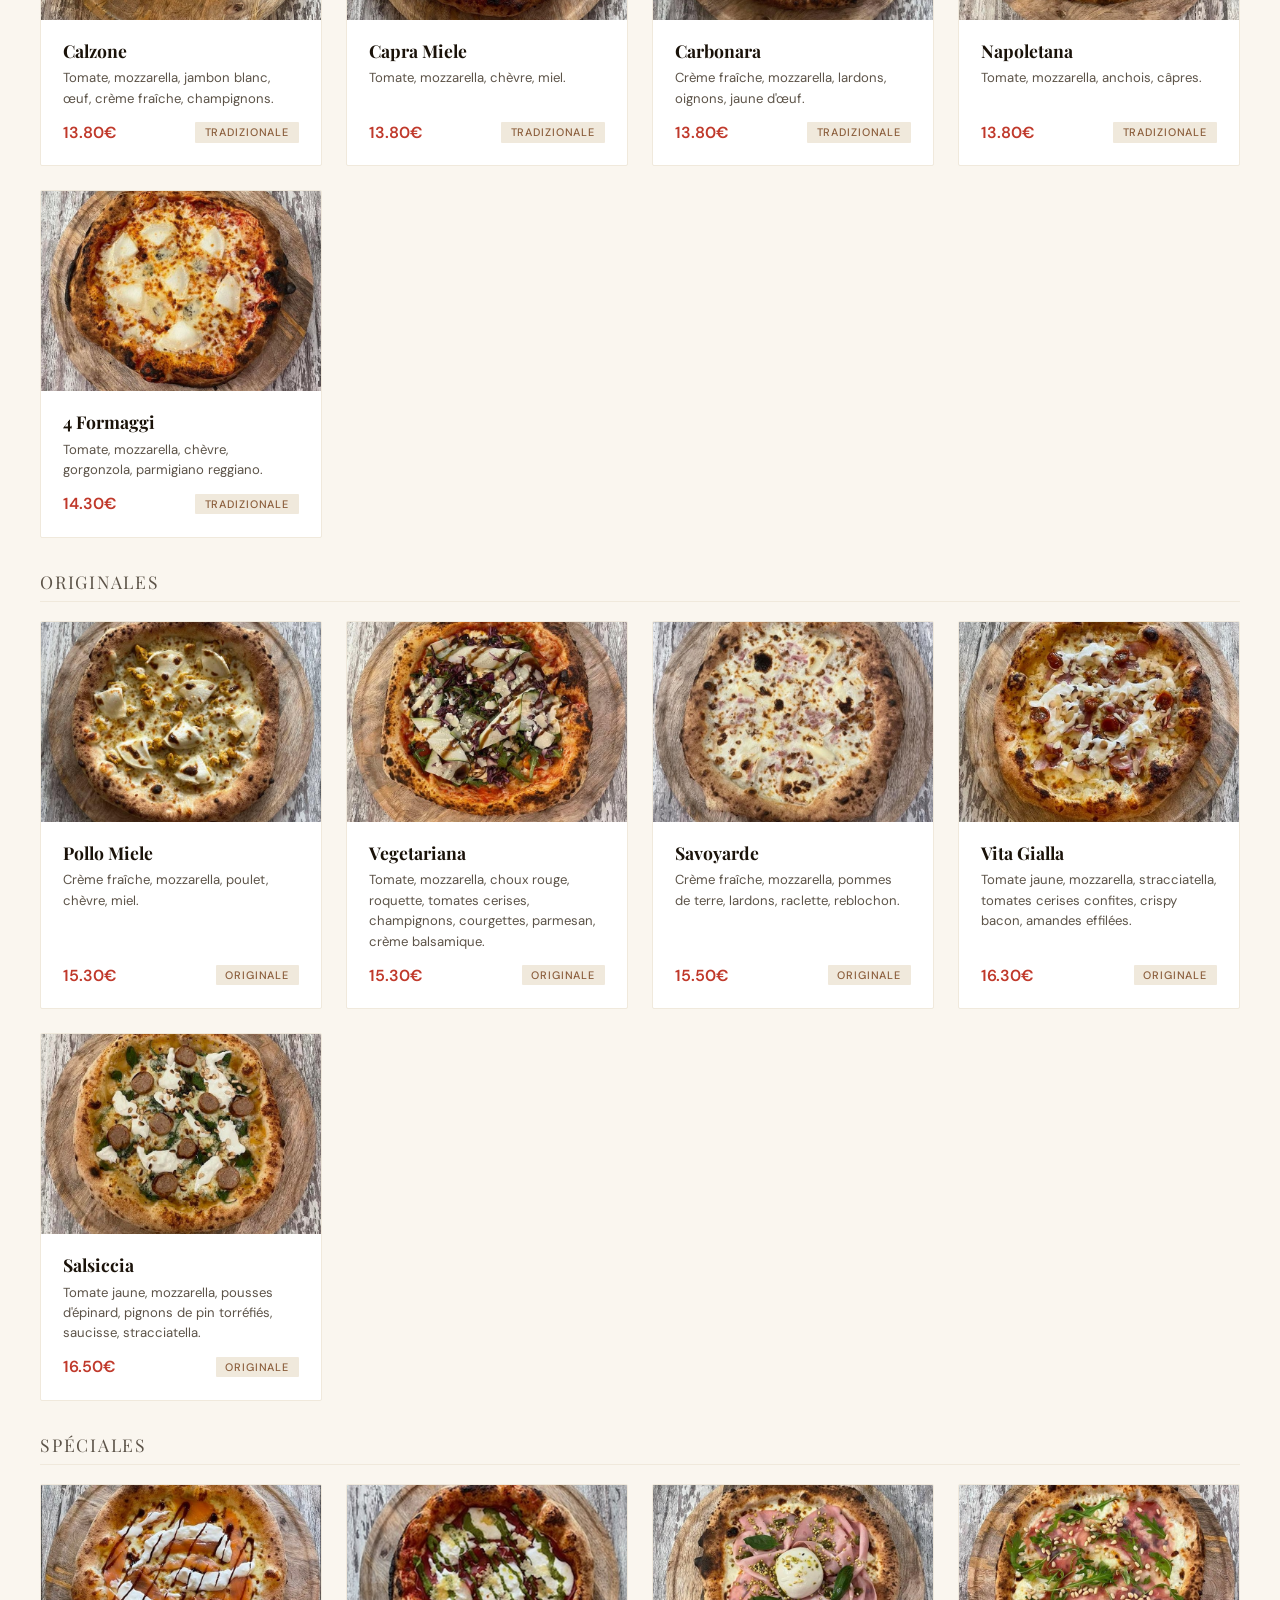
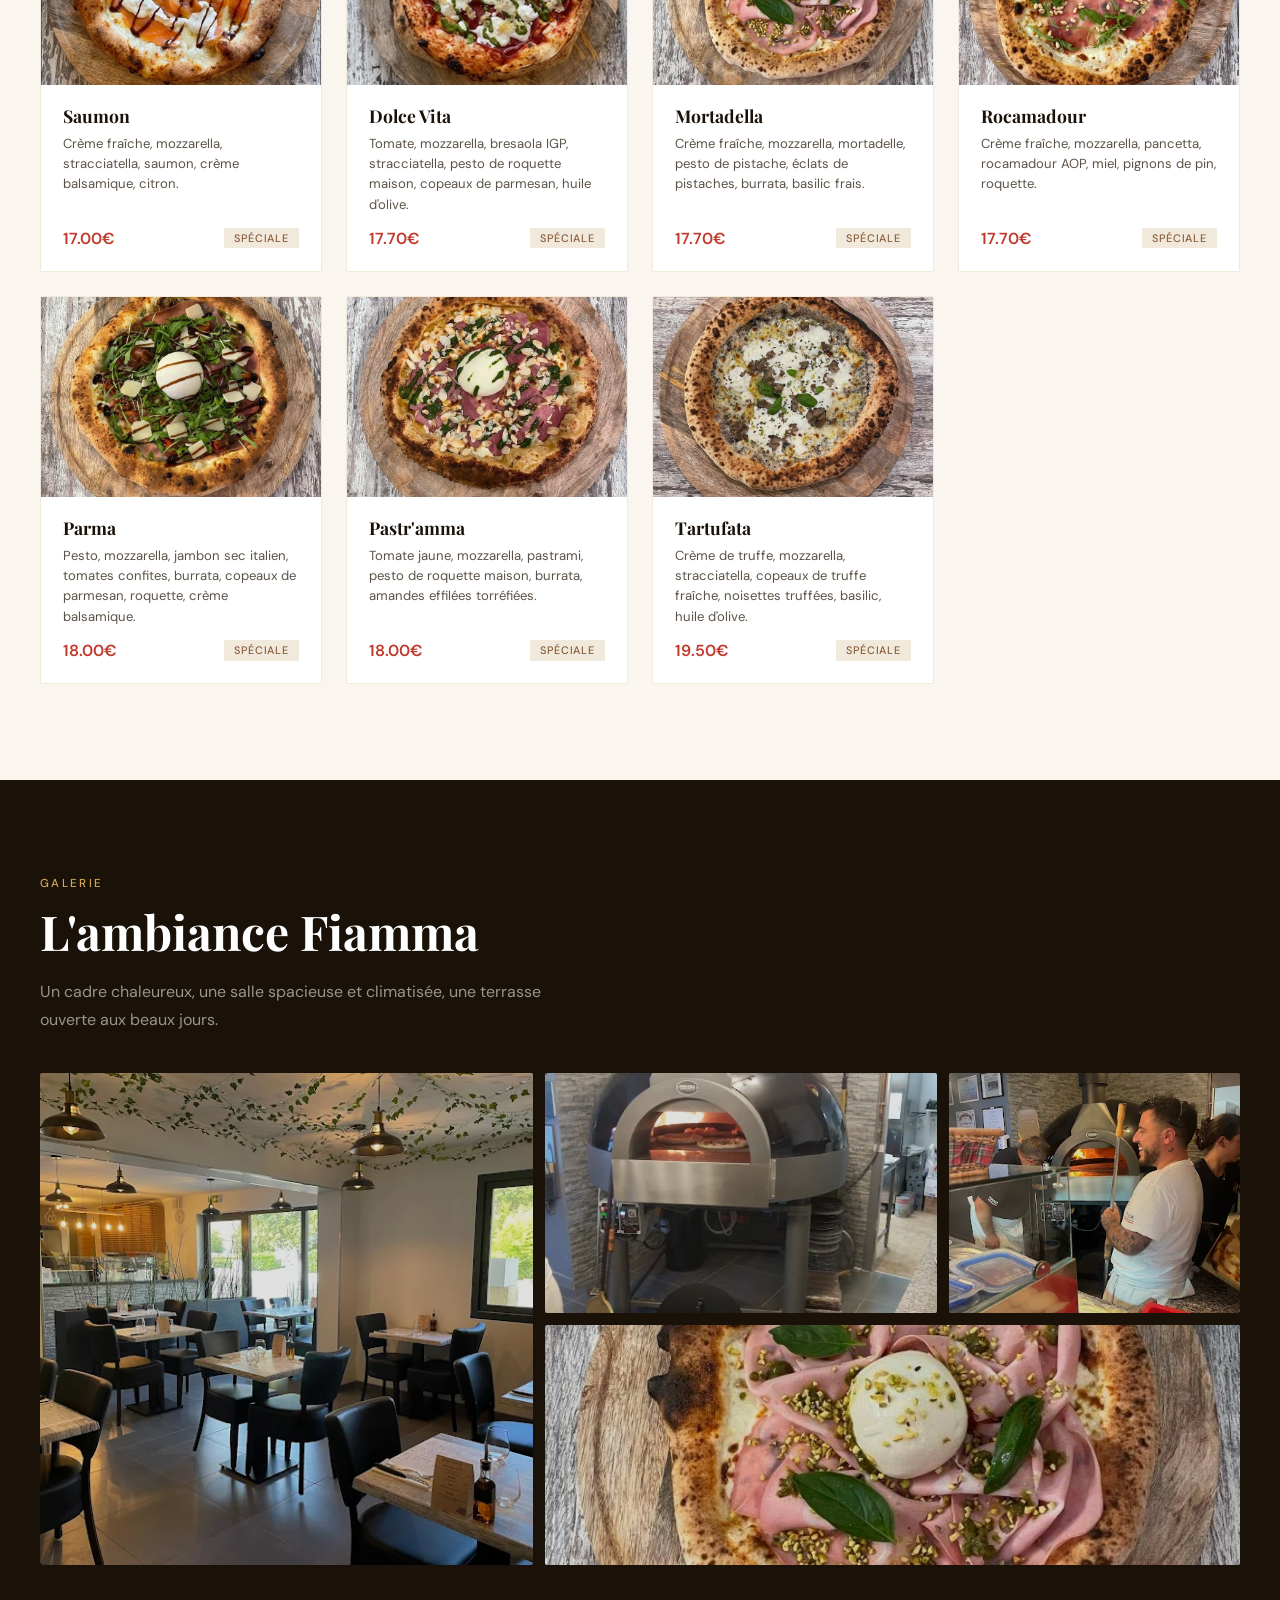
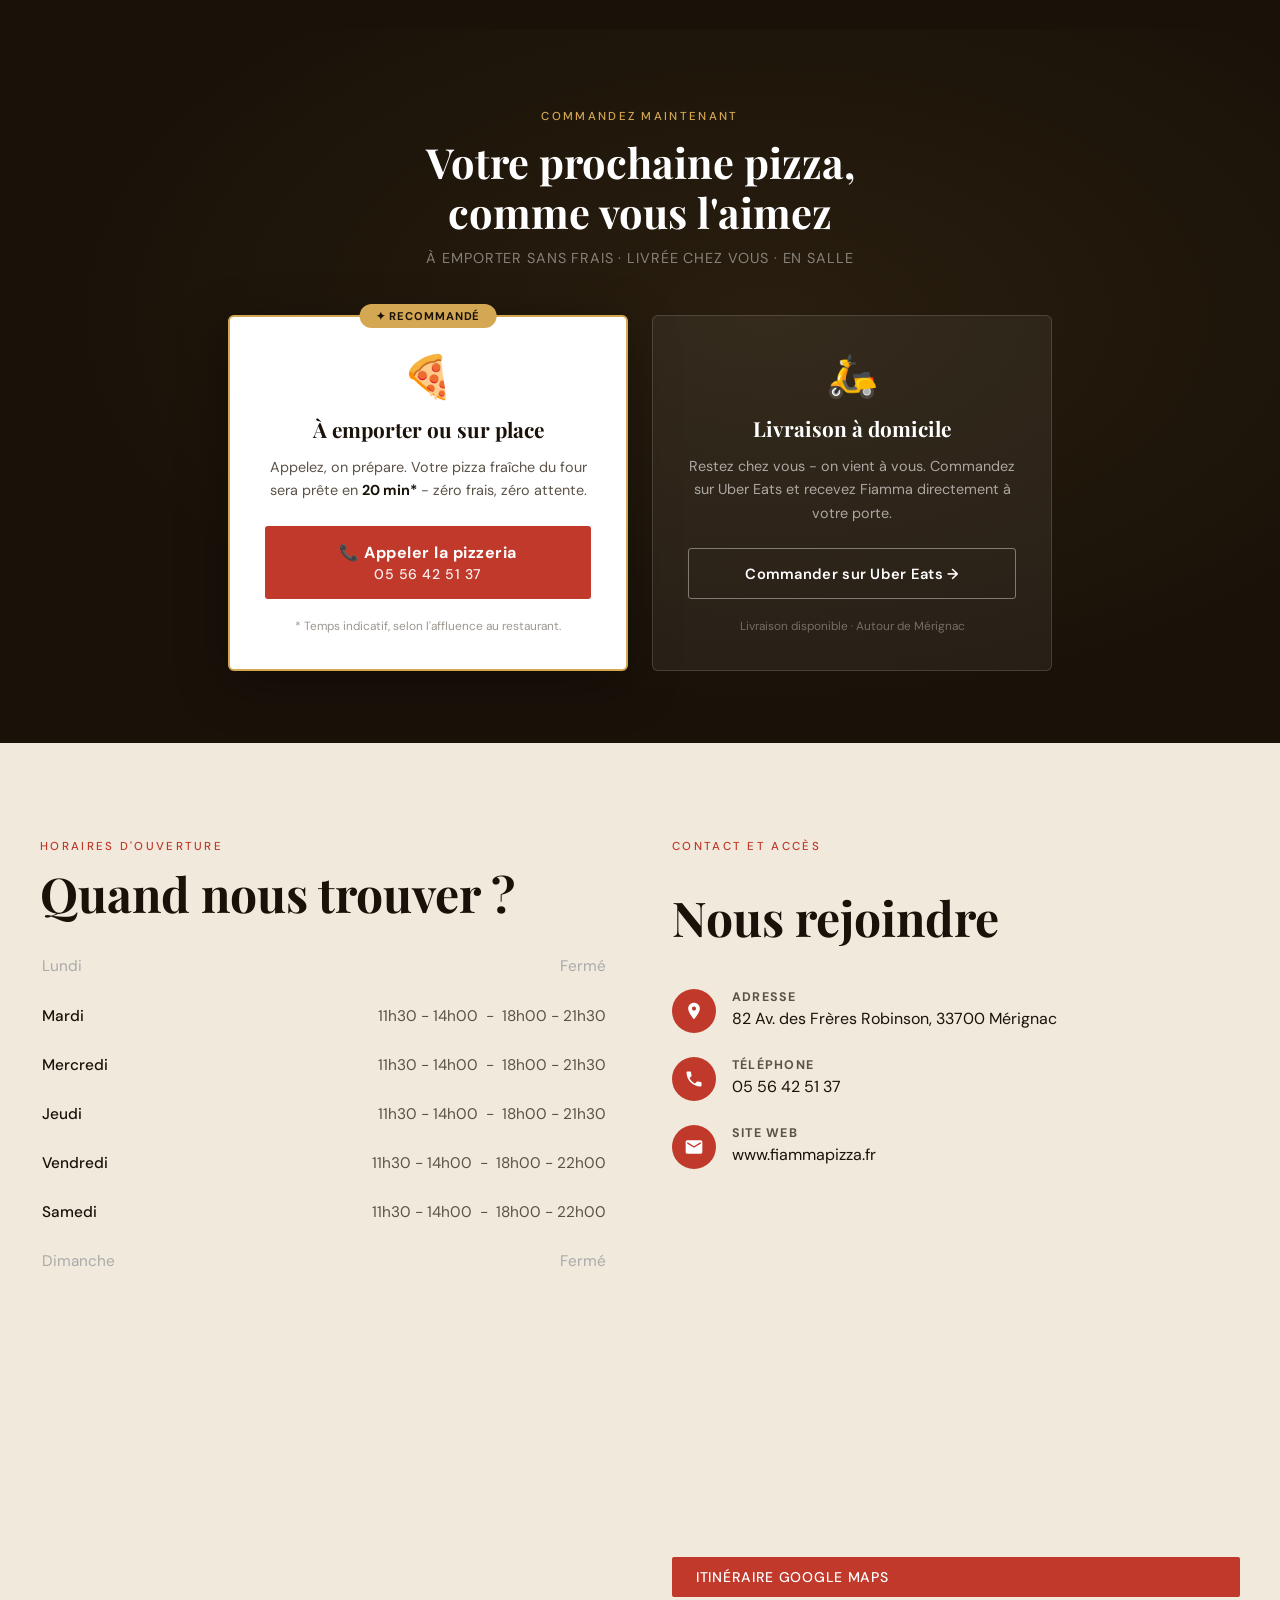
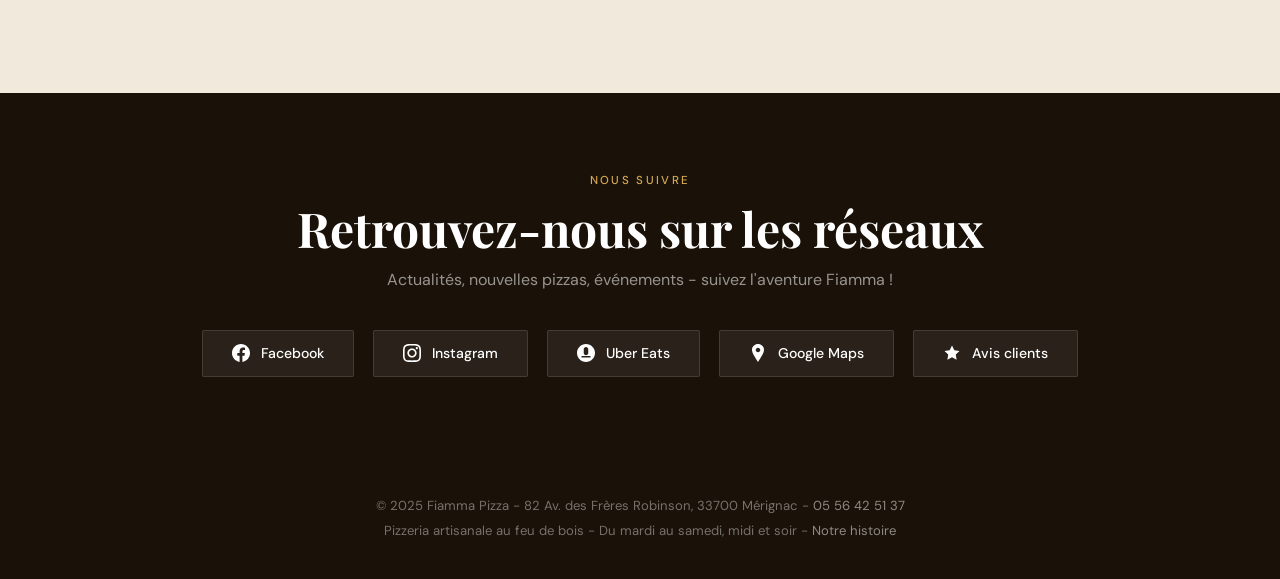
==== commit ee542716: "Detail lunch formulas on homepage" ====
--- a/index.html
+++ b/index.html
@@ -157,9 +157,30 @@
     </div>
 
     <div class="lunch-box reveal">
-      <span class="lunch-box-label">Menu du midi</span>
-      <h3>Une formule pratique pour le déjeuner</h3>
-      <p>Sur place ou à emporter, profitez d'une formule du midi avec pizza ou pasta, boisson et dessert.</p>
+      <span class="lunch-box-label">Formules du midi</span>
+      <h3>Le déjeuner Fiamma, simple et généreux</h3>
+      <div class="lunch-grid">
+        <div class="lunch-card">
+          <div class="lunch-price">18€50 <span>(à emporter)</span></div>
+          <h4>Pasta</h4>
+          <p class="lunch-exception">* sauf Tartufoo</p>
+          <ul class="lunch-list">
+            <li>1 plat</li>
+            <li>1 boisson <span>(soda 33cl)</span></li>
+            <li>1 dessert <span>(tiramisu, panna cotta ou gelato)</span></li>
+          </ul>
+        </div>
+        <div class="lunch-card">
+          <div class="lunch-price">16€50 <span>(à emporter)</span></div>
+          <h4>Pizza traditionnelle</h4>
+          <p class="lunch-exception">+2€ originale · +4€ spéciale · sauf Tartufata</p>
+          <ul class="lunch-list">
+            <li>1 plat</li>
+            <li>1 boisson <span>(soda 33cl)</span></li>
+            <li>1 dessert <span>(tiramisu, panna cotta ou gelato)</span></li>
+          </ul>
+        </div>
+      </div>
     </div>
 
     <div class="menu-tabs reveal">
--- a/css/style.css
+++ b/css/style.css
@@ -505,13 +505,73 @@
 }
 
 .lunch-box h3 {
-  margin-bottom: 0.5rem;
+  margin-bottom: 1rem;
 }
 
 .lunch-box p {
   margin: 0;
   color: var(--gris);
   line-height: 1.7;
+}
+
+.lunch-grid {
+  display: grid;
+  grid-template-columns: repeat(2, minmax(0, 1fr));
+  gap: 1rem;
+}
+
+.lunch-card {
+  background: var(--creme);
+  border: 1px solid var(--creme-fonce);
+  border-radius: 4px;
+  padding: 1.1rem 1rem;
+}
+
+.lunch-price {
+  font-family: 'Playfair Display', serif;
+  font-size: 1.5rem;
+  color: var(--rouge);
+  margin-bottom: 0.55rem;
+}
+
+.lunch-price span {
+  display: block;
+  font-family: 'DM Sans', sans-serif;
+  font-size: 0.82rem;
+  color: var(--gris);
+}
+
+.lunch-card h4 {
+  margin: 0 0 0.35rem;
+  font-family: 'Playfair Display', serif;
+  font-size: 1.2rem;
+  color: var(--noir);
+}
+
+.lunch-exception {
+  font-size: 0.82rem;
+  color: var(--gris) !important;
+  margin-bottom: 0.8rem !important;
+}
+
+.lunch-list {
+  list-style: none;
+  display: flex;
+  flex-direction: column;
+  gap: 0.55rem;
+  margin: 0;
+  padding: 0;
+}
+
+.lunch-list li {
+  color: var(--noir);
+  font-weight: 600;
+}
+
+.lunch-list li span {
+  display: inline;
+  font-weight: 400;
+  color: var(--gris);
 }
 
 .menu-tabs {
@@ -1317,6 +1377,10 @@
     letter-spacing: 0.02em;
   }
 
+  .lunch-grid {
+    grid-template-columns: 1fr;
+  }
+
   .boissons-grid {
     grid-template-columns: 1fr;
   }
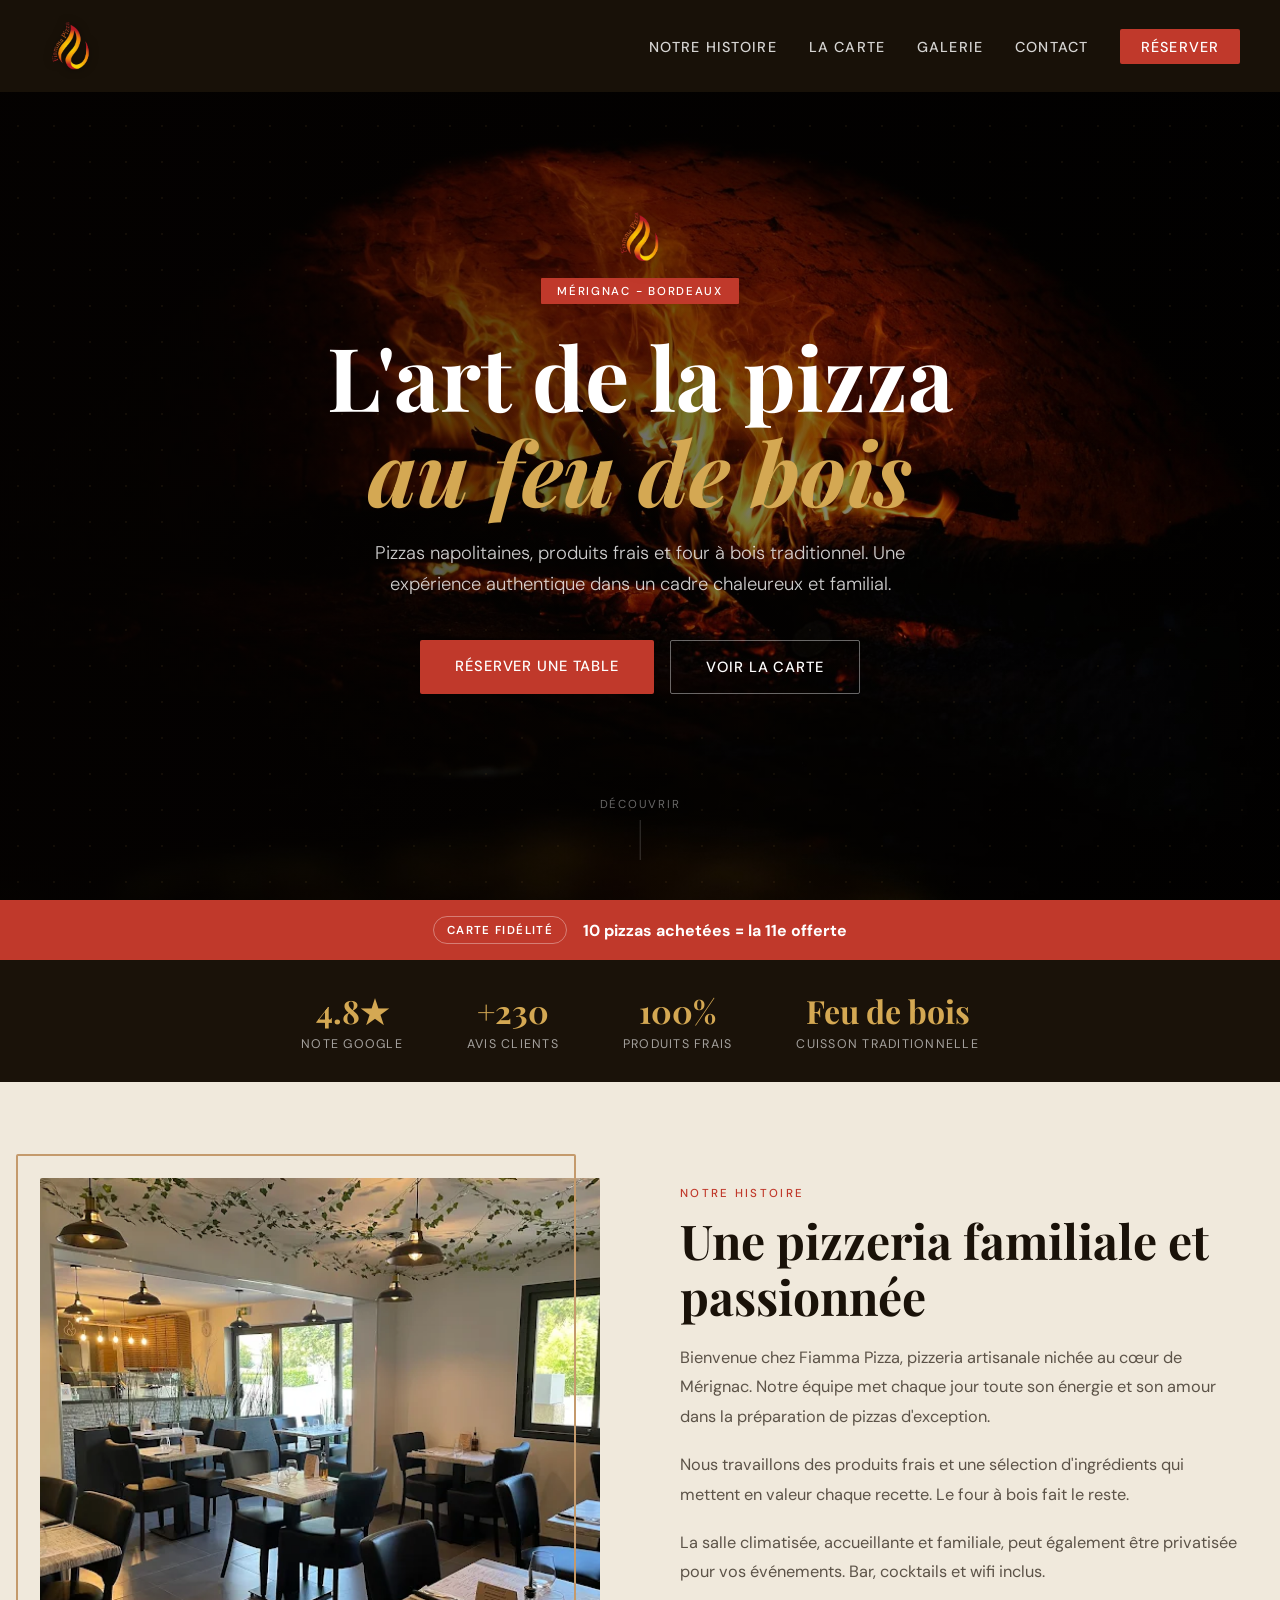
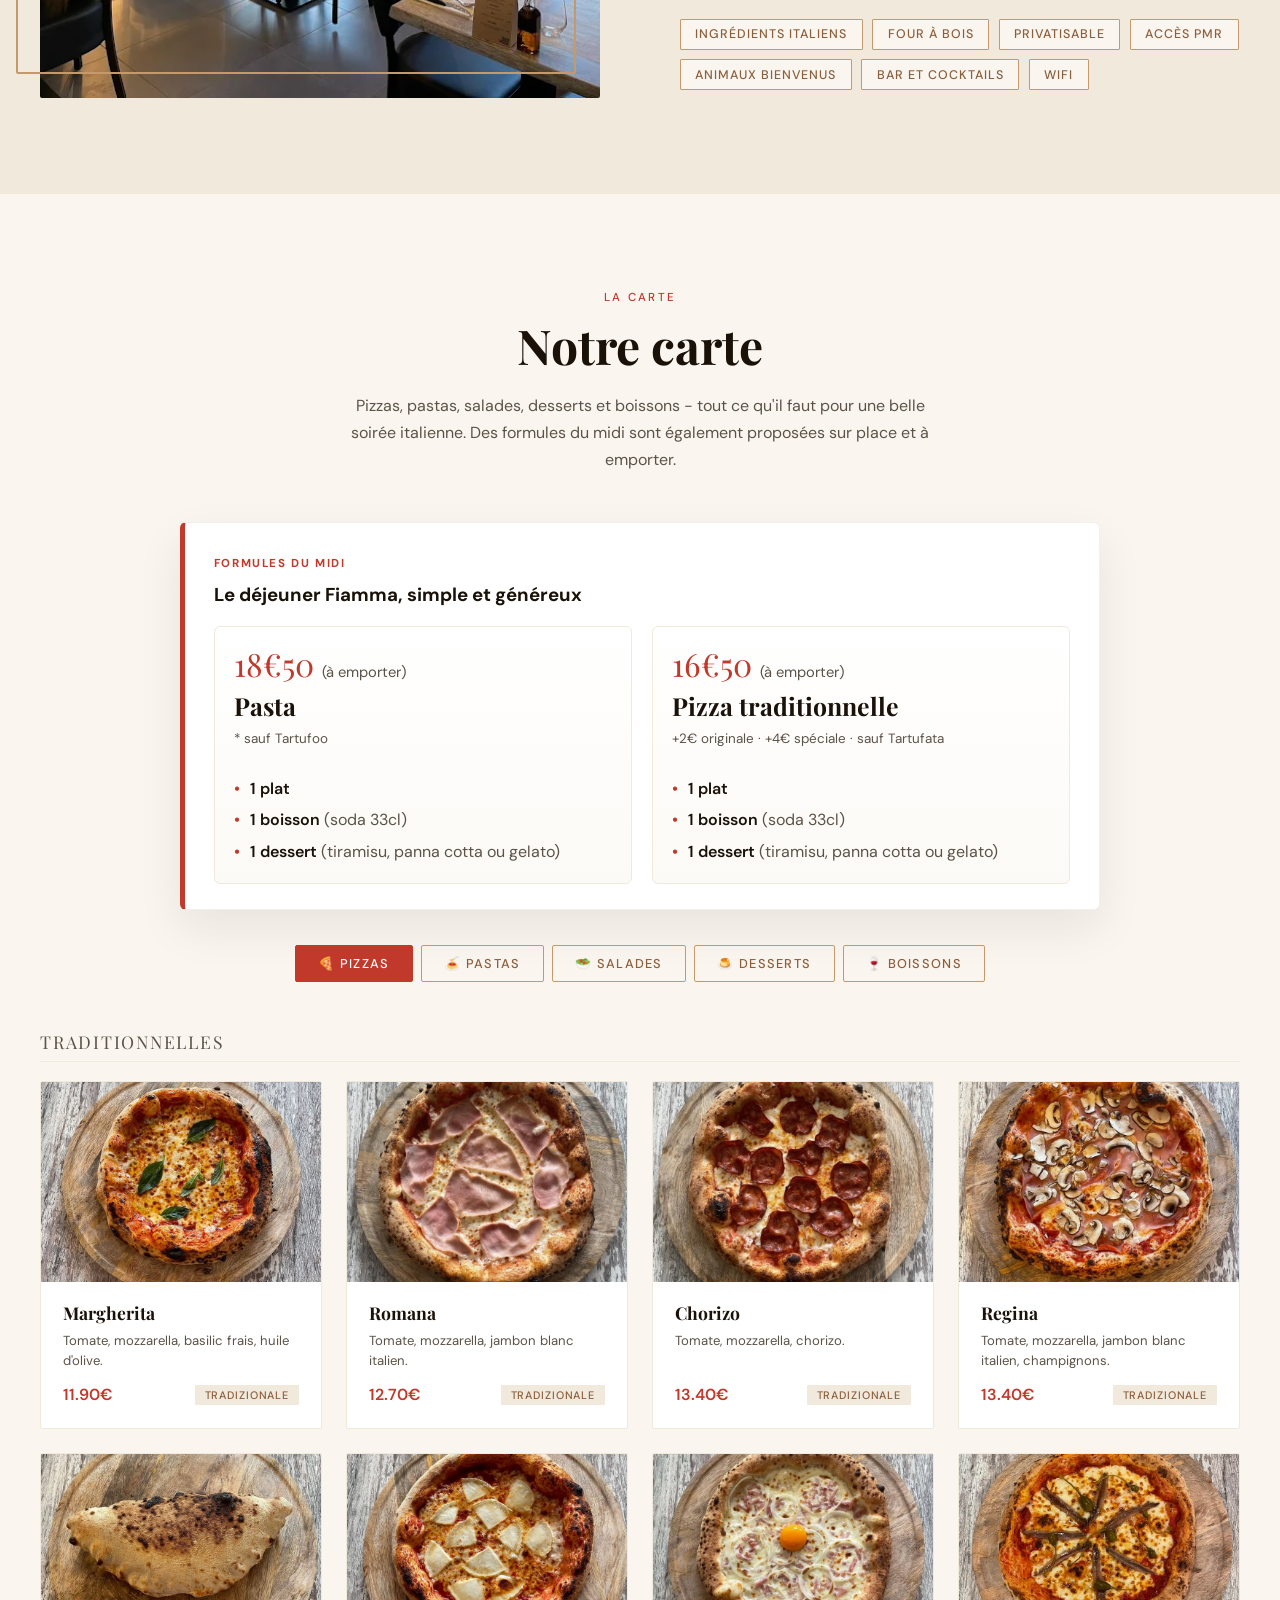
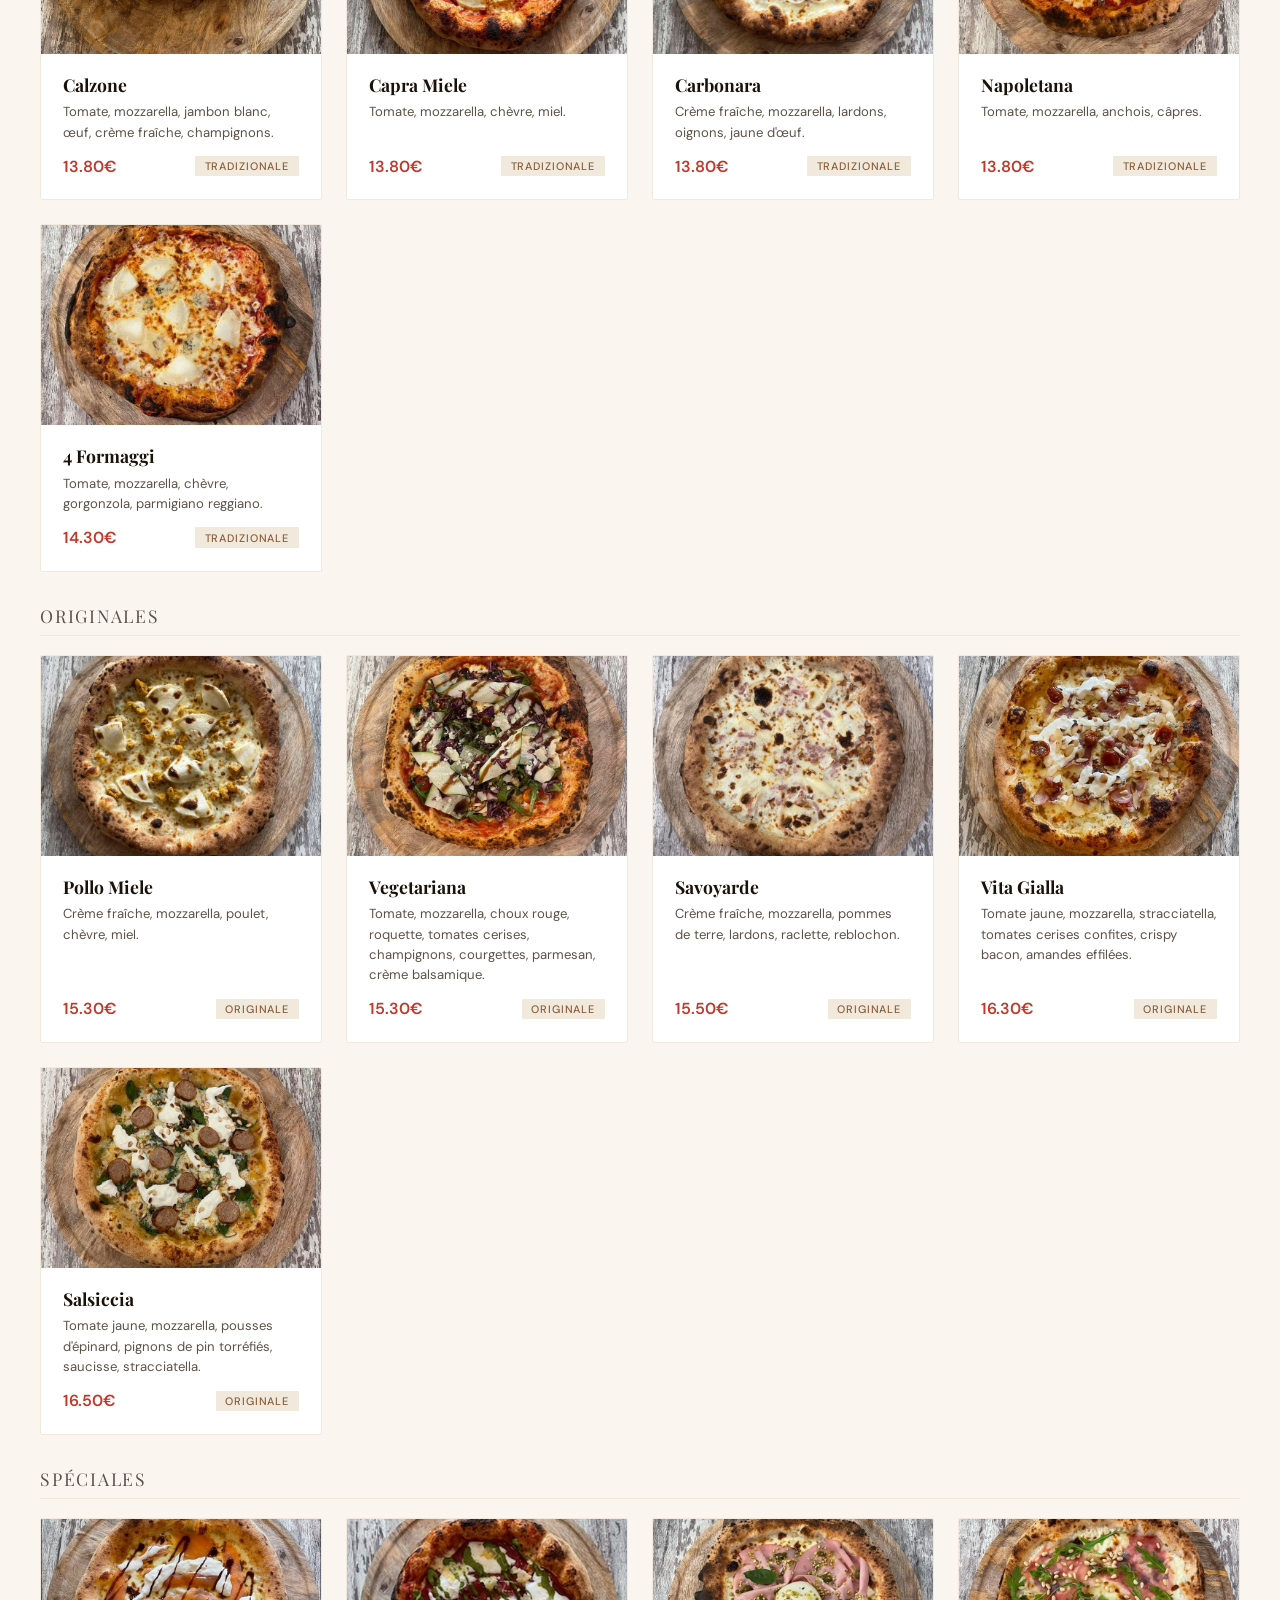
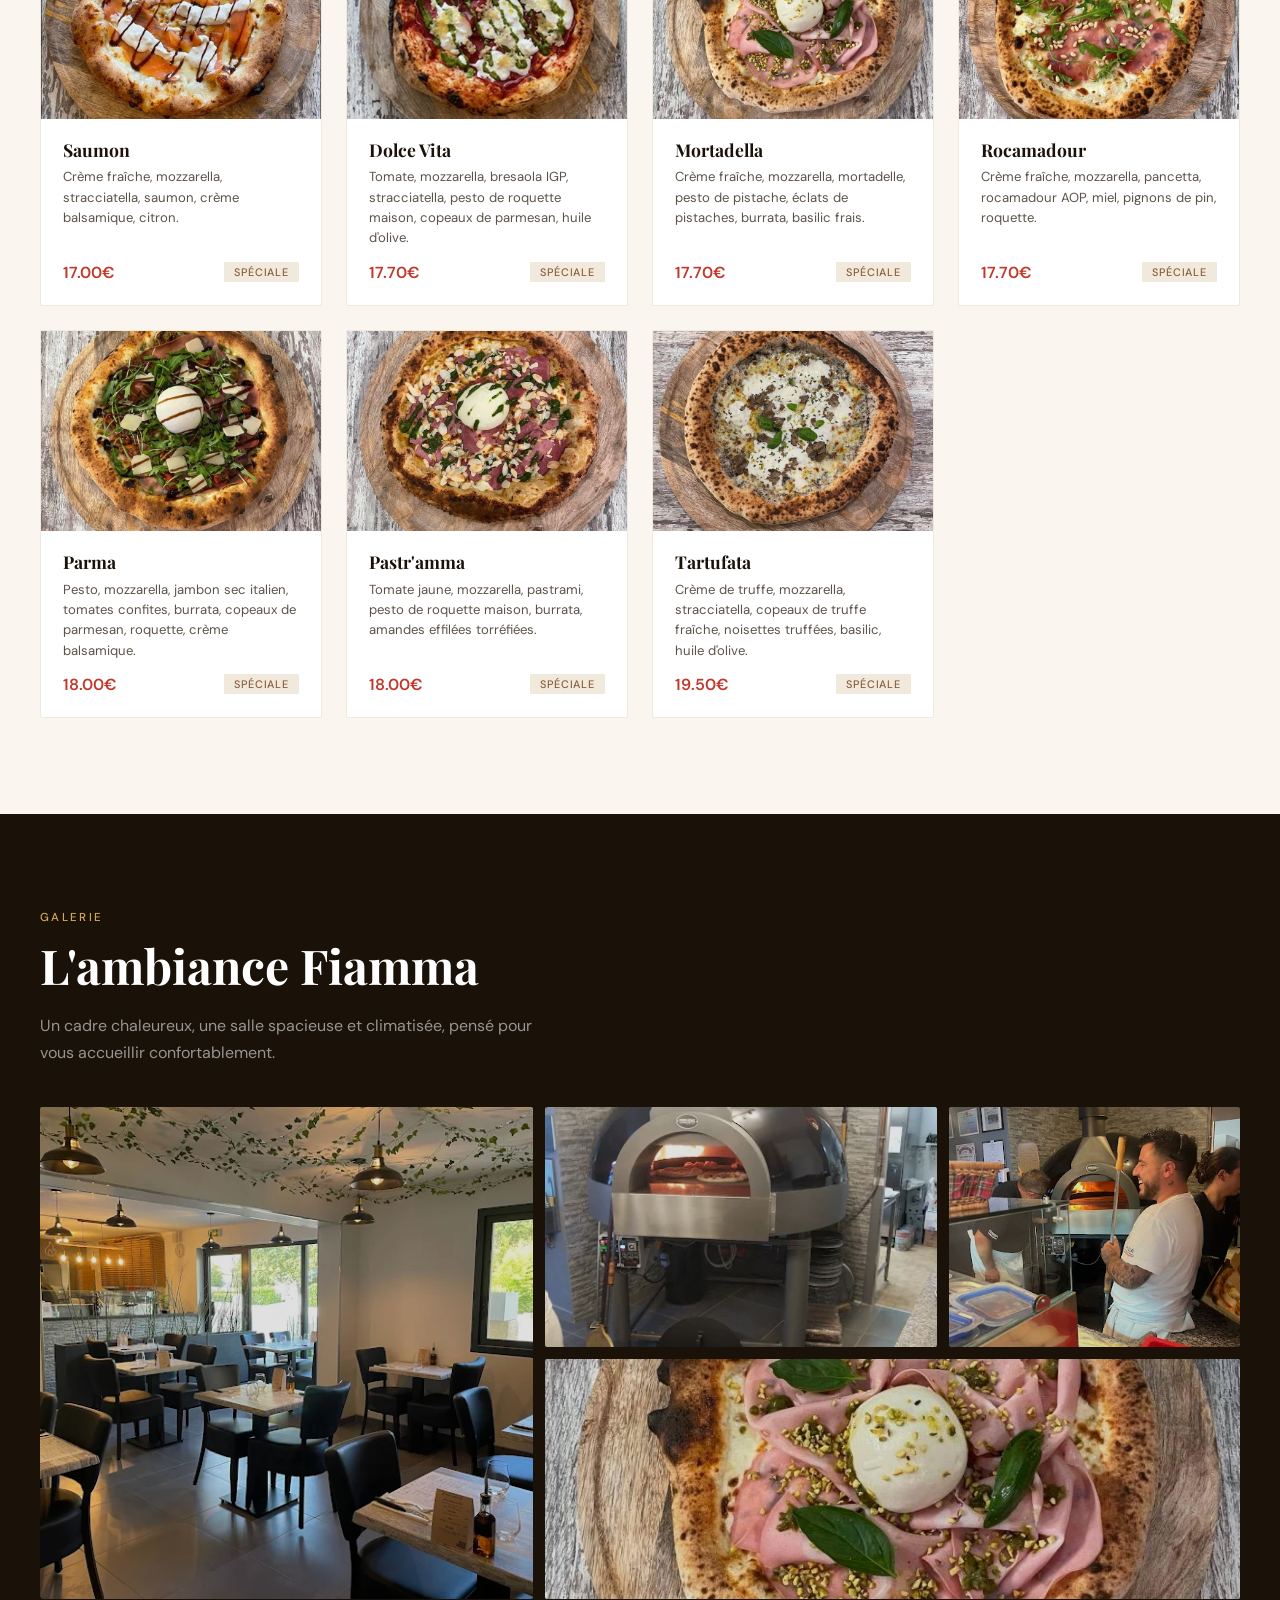
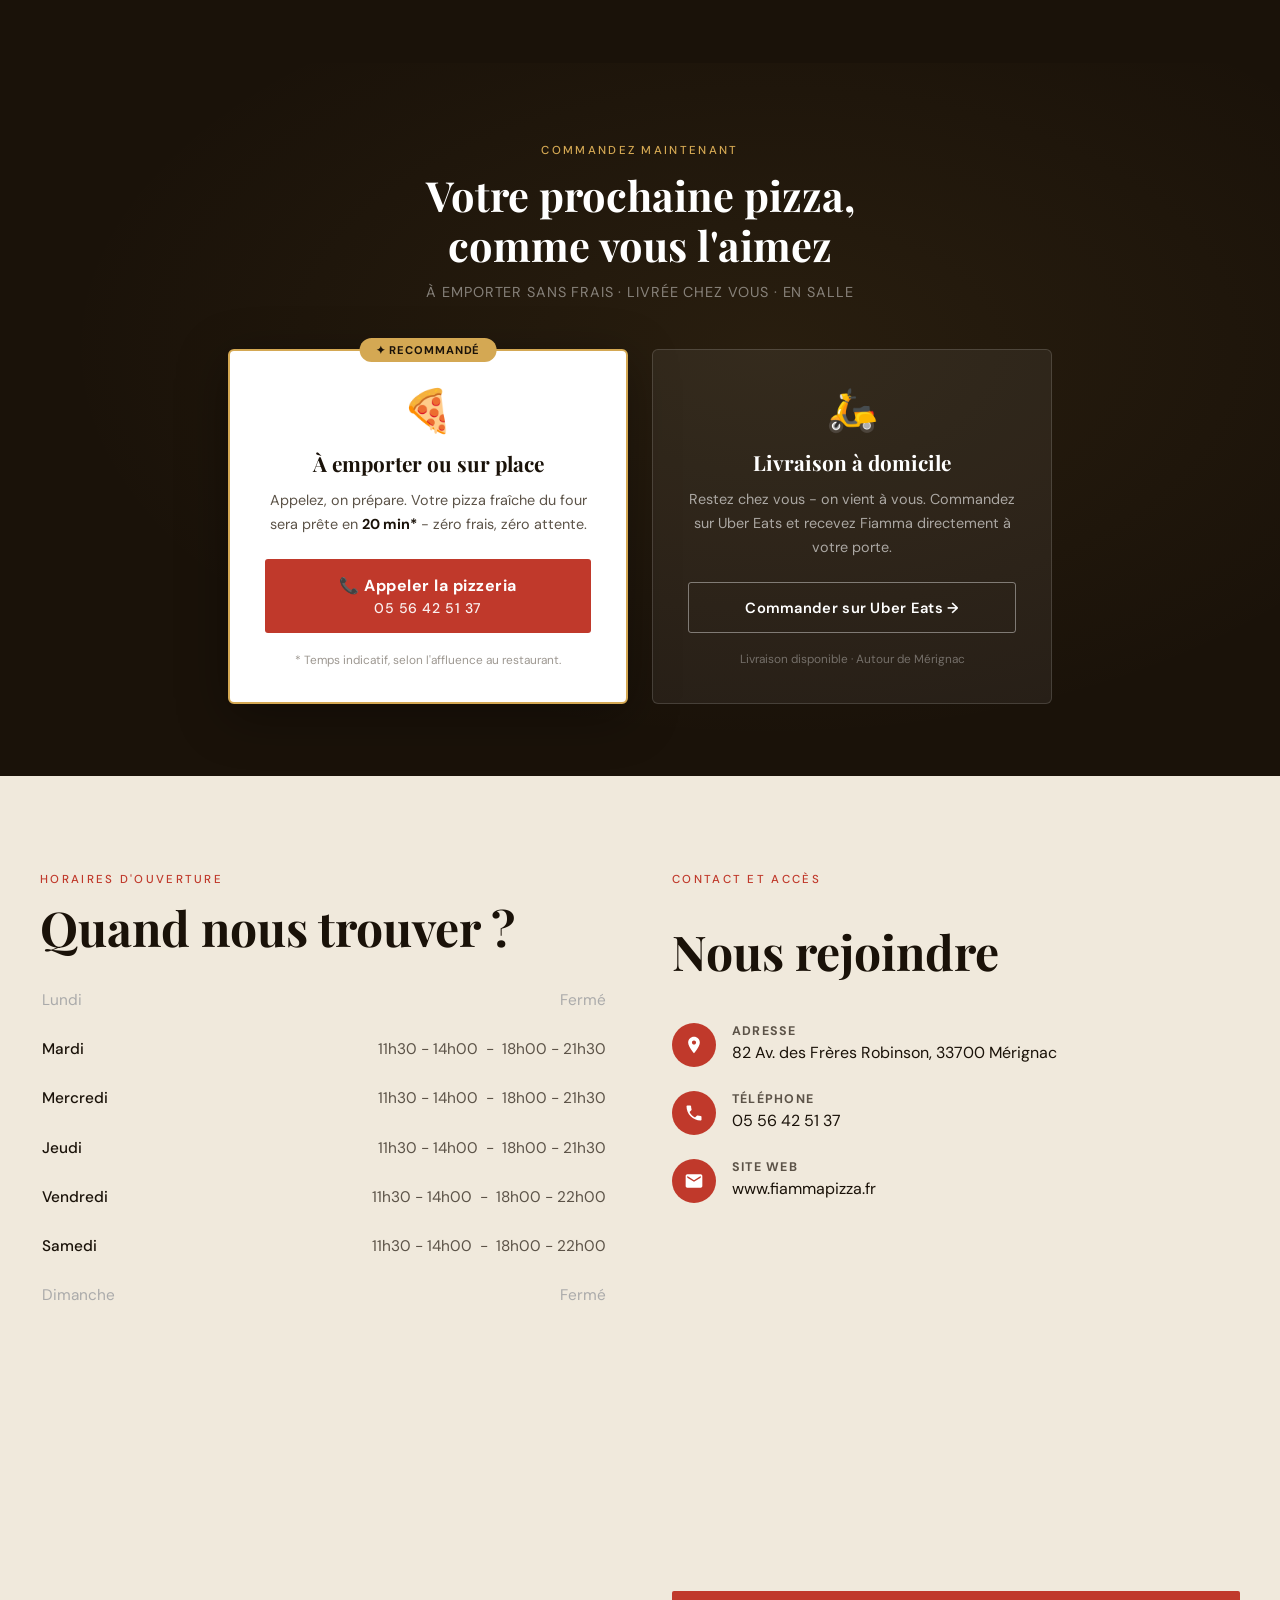
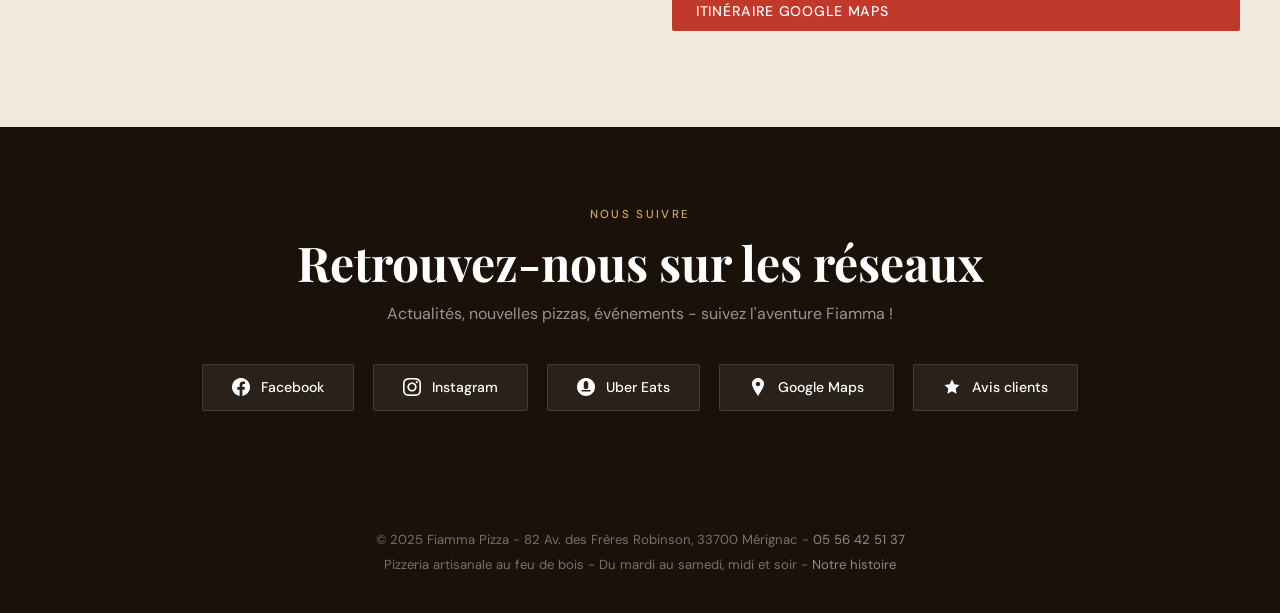
==== commit 1b53225d: "Remove unsupported terrace mentions" ====
--- a/index.html
+++ b/index.html
@@ -131,11 +131,10 @@
         <h2>Une pizzeria familiale et passionnée</h2>
         <p>Bienvenue chez Fiamma Pizza, pizzeria artisanale nichée au cœur de Mérignac. Notre équipe met chaque jour toute son énergie et son amour dans la préparation de pizzas d'exception.</p>
         <p>Nous travaillons des produits frais et une sélection d'ingrédients qui mettent en valeur chaque recette. Le four à bois fait le reste.</p>
-        <p>La salle climatisée, accueillante et familiale, peut également être privatisée pour vos événements. Terrasse, bar, cocktails, wifi inclus.</p>
+        <p>La salle climatisée, accueillante et familiale, peut également être privatisée pour vos événements. Bar, cocktails et wifi inclus.</p>
         <div class="about-tags">
           <span class="tag">Ingrédients italiens</span>
           <span class="tag">Four à bois</span>
-          <span class="tag">Terrasse</span>
           <span class="tag">Privatisable</span>
           <span class="tag">Accès PMR</span>
           <span class="tag">Animaux bienvenus</span>
@@ -335,7 +334,7 @@
     <div class="reveal">
       <span class="section-label">Galerie</span>
       <h2>L'ambiance Fiamma</h2>
-      <p class="gallery-intro">Un cadre chaleureux, une salle spacieuse et climatisée, une terrasse ouverte aux beaux jours.</p>
+      <p class="gallery-intro">Un cadre chaleureux, une salle spacieuse et climatisée, pensé pour vous accueillir confortablement.</p>
     </div>
     <div class="gallery-grid reveal">
       <img class="g1" src="images/img_04.webp" alt="Salle du restaurant Fiamma Pizza" loading="lazy" width="600" height="400"/>
--- a/css/style.css
+++ b/css/style.css
@@ -484,28 +484,28 @@
 }
 
 .lunch-box {
-  max-width: 760px;
-  margin: 0 auto 2rem;
-  padding: 1.4rem 1.5rem;
+  max-width: 920px;
+  margin: 0 auto 2.2rem;
+  padding: 1.8rem 1.8rem 1.6rem;
   background: white;
-  border: 1px solid var(--creme-fonce);
-  border-left: 4px solid var(--rouge);
-  border-radius: 4px;
-  box-shadow: 0 8px 24px rgba(0,0,0,0.05);
+  border: 1px solid rgba(0, 0, 0, 0.06);
+  border-left: 5px solid var(--rouge);
+  border-radius: 6px;
+  box-shadow: 0 18px 45px rgba(26, 18, 9, 0.08);
 }
 
 .lunch-box-label {
   display: inline-block;
-  margin-bottom: 0.5rem;
+  margin-bottom: 0.65rem;
   color: var(--rouge);
   font-size: 0.72rem;
   font-weight: 700;
-  letter-spacing: 0.12em;
+  letter-spacing: 0.14em;
   text-transform: uppercase;
 }
 
 .lunch-box h3 {
-  margin-bottom: 1rem;
+  margin-bottom: 1.2rem;
 }
 
 .lunch-box p {
@@ -517,55 +517,68 @@
 .lunch-grid {
   display: grid;
   grid-template-columns: repeat(2, minmax(0, 1fr));
-  gap: 1rem;
+  gap: 1.25rem;
 }
 
 .lunch-card {
-  background: var(--creme);
+  background: linear-gradient(180deg, #fff 0%, #fcfaf6 100%);
   border: 1px solid var(--creme-fonce);
-  border-radius: 4px;
-  padding: 1.1rem 1rem;
+  border-radius: 6px;
+  padding: 1.3rem 1.2rem;
+  box-shadow: inset 0 1px 0 rgba(255,255,255,0.9);
 }
 
 .lunch-price {
   font-family: 'Playfair Display', serif;
-  font-size: 1.5rem;
+  font-size: 2rem;
+  line-height: 1;
   color: var(--rouge);
-  margin-bottom: 0.55rem;
+  margin-bottom: 0.6rem;
 }
 
 .lunch-price span {
-  display: block;
+  display: inline;
   font-family: 'DM Sans', sans-serif;
-  font-size: 0.82rem;
+  font-size: 0.92rem;
   color: var(--gris);
 }
 
 .lunch-card h4 {
   margin: 0 0 0.35rem;
   font-family: 'Playfair Display', serif;
-  font-size: 1.2rem;
+  font-size: 1.55rem;
   color: var(--noir);
 }
 
 .lunch-exception {
-  font-size: 0.82rem;
+  min-height: 2.6em;
+  font-size: 0.84rem;
   color: var(--gris) !important;
-  margin-bottom: 0.8rem !important;
+  margin-bottom: 0.95rem !important;
 }
 
 .lunch-list {
   list-style: none;
   display: flex;
   flex-direction: column;
-  gap: 0.55rem;
+  gap: 0.65rem;
   margin: 0;
   padding: 0;
 }
 
 .lunch-list li {
+  position: relative;
+  padding-left: 1rem;
   color: var(--noir);
   font-weight: 600;
+}
+
+.lunch-list li::before {
+  content: '•';
+  position: absolute;
+  left: 0;
+  top: 0;
+  color: var(--rouge);
 }
 
 .lunch-list li span {
